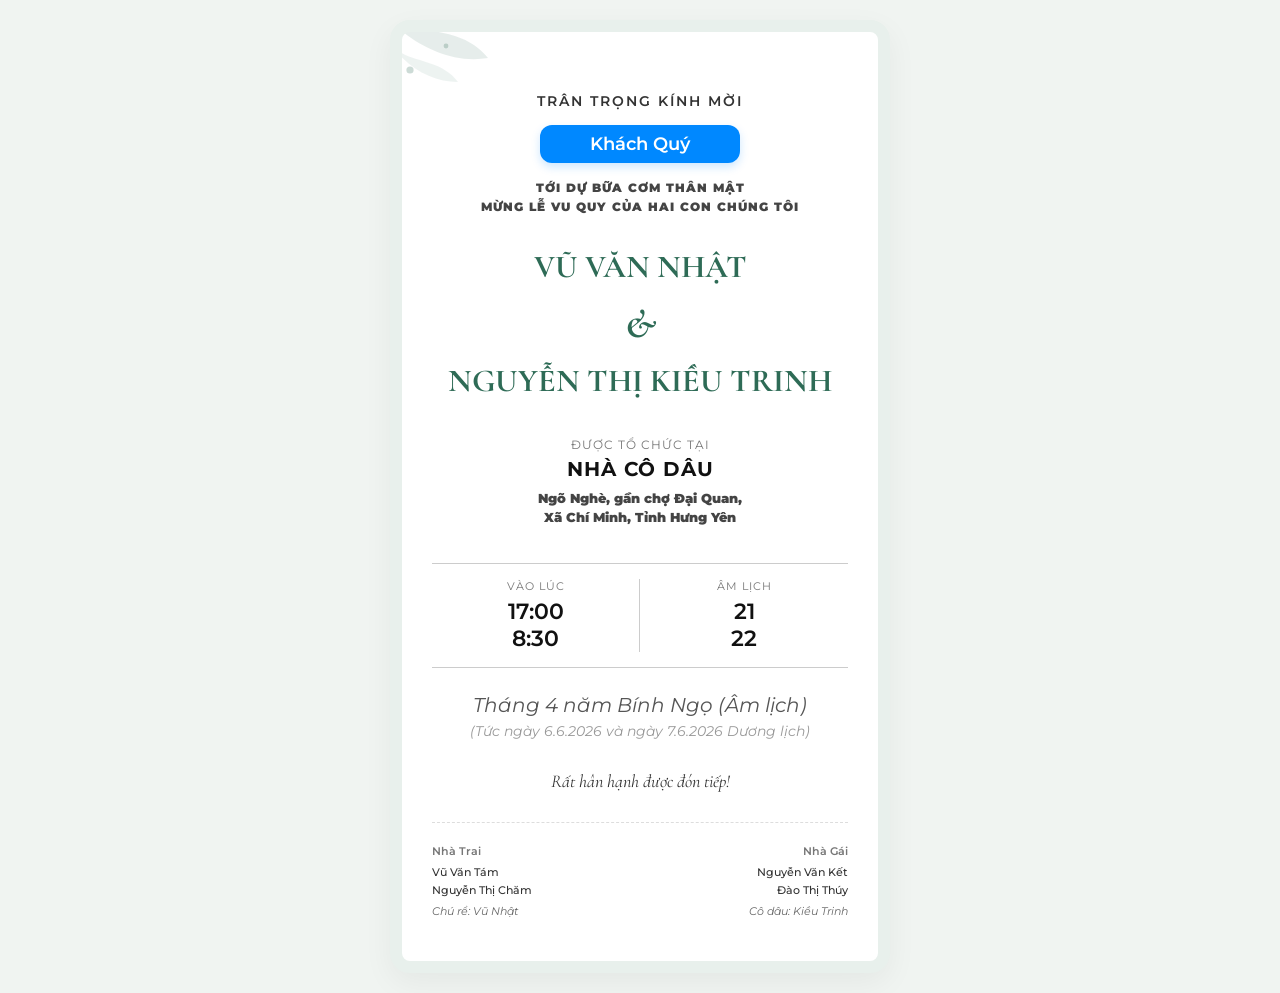
==== index.html @ 0cc6ffa1 "Rename index.html.html to index.html" ====
<!DOCTYPE html>
<html lang="vi">
<head>
    <meta charset="UTF-8">
    <meta name="viewport" content="width=device-width, initial-scale=1.0">
    <title>Thiệp Mời Thành Hôn</title>
    <link href="https://fonts.googleapis.com/css2?family=Cormorant+Garamond:ital,wght@0,500;0,700;1,400&family=Montserrat:wght@400;500;600&display=swap" rel="stylesheet">
    
    <style>
        :root {
            --primary-color: #2E6B56; /* Màu xanh lá cây đậm như thiệp gốc */
            --accent-color: #0088FF;  /* Màu xanh dương của khung người được mời */
            --text-dark: #333333;
            --bg-card: #FFFFFF;
        }

        * {
            box-sizing: border-box;
            margin: 0;
            padding: 0;
        }

        body {
            font-family: 'Montserrat', sans-serif;
            background-color: #f0f4f1;
            display: flex;
            justify-content: center;
            align-items: center;
            min-height: 100vh;
            padding: 20px;
        }

        /* Khung thiệp */
        .wedding-card {
            background-color: var(--bg-card);
            width: 100%;
            max-width: 500px;
            border: 12px solid #E8F0EC;
            border-radius: 20px;
            padding: 40px 30px;
            box-shadow: 0 10px 30px rgba(0,0,0,0.05);
            text-align: center;
            position: relative;
            overflow: hidden;
        }

        /* Họa tiết lá cây ở góc (mô phỏng bằng CSS thuần/SVG nhẹ) */
        .decor-top-left {
            position: absolute;
            top: -10px;
            left: -10px;
            width: 120px;
            opacity: 0.8;
            pointer-events: none;
        }

        .invitation-title {
            font-size: 14px;
            letter-spacing: 2px;
            color: var(--text-dark);
            font-weight: 600;
            margin-top: 20px;
            text-transform: uppercase;
        }

        /* Khung tên người được mời (Biến dễ dàng thay đổi) */
        .guest-box {
            display: inline-block;
            background-color: var(--accent-color);
            color: white;
            font-size: 18px;
            font-weight: 600;
            padding: 8px 25px;
            border-radius: 12px;
            margin: 15px 0;
            min-width: 200px;
            box-shadow: 0 4px 10px rgba(0, 136, 255, 0.2);
        }

        .invitation-text {
            font-size: 12px;
            font-weight: 1000;
            color: #444;
            letter-spacing: 1px;
            line-height: 1.6;
            text-transform: uppercase;
            margin-bottom: 30px;
        }

        /* Tên Cô dâu - Chú rể */
        .couple-names {
            font-family: 'Cormorant Garamond', serif;
            font-size: 32px;
            font-weight: 700;
            color: var(--primary-color);
            line-height: 1.3;
        }

        .ampersand {
            font-family: 'Cormorant Garamond', serif;
            font-size: 40px;
            font-style: italic;
            color: var(--primary-color);
            margin: 10px 0;
        }

        /* Địa điểm */
        .location-section {
            margin: 35px 0;
        }

        .location-title {
            font-size: 12px;
            letter-spacing: 1px;
            color: #777;
            text-transform: uppercase;
            margin-bottom: 5px;
        }

        .location-main {
            font-size: 20px;
            font-weight: 700;
            color: #111;
            letter-spacing: 1px;
            margin-bottom: 8px;
        }

        .location-detail {
            font-size: 13px;
            font-weight: 1000;
            color: #444;
            line-height: 1.5;
        }

        /* Khung thời gian */
        .time-container {
            display: grid;
            grid-template-columns: 1fr 1fr;
            border-top: 1px solid #ccc;
            border-bottom: 1px solid #ccc;
            padding: 15px 0;
            margin: 25px 0;
        }

        .time-box {
            display: flex;
            flex-direction: column;
            justify-content: center;
            align-items: center;
        }

        .time-box:first-child {
            border-right: 1px solid #ccc;
        }

        .time-label {
            font-size: 11px;
            color: #777;
            text-transform: uppercase;
            letter-spacing: 1px;
            margin-bottom: 5px;
        }

        .time-value {
            font-size: 22px;
            font-weight: 600;
            color: #111;
        }

        .lunar-subtext {
            font-size: 13px;
            font-style: italic;
            color: #555;
            margin-top: 15px;
        }

        .welcome-text {
            font-family: 'Cormorant Garamond', serif;
            font-style: italic;
            font-size: 18px;
            color: #333;
            margin: 30px 0;
        }

        /* Thông tin cha mẹ */
        .parents-section {
            display: flex;
            justify-content: space-between;
            align-items: flex-start;
            border-top: 1px dashed #ddd;
            padding-top: 20px;
            font-size: 11px;
            text-align: left;
            line-height: 1.6;
        }

        .parents-column {
            width: 45%;
        }

        .parents-title {
            font-weight: 600;
            color: #777;
            margin-bottom: 4px;
        }

        .parents-names {
            color: #333;
            font-weight: 500;
        }

        .role-note {
            font-style: italic;
            color: #666;
            margin-top: 4px;
            display: block;
        }
    </style>
</head>
<body>

    <div class="wedding-card">
        <svg class="decor-top-left" viewBox="0 0 100 100" fill="none" xmlns="http://www.w3.org/2000/svg">
            <path d="M0 0C30 10 60 5 80 30C50 35 20 20 0 0Z" fill="#2E6B56" opacity="0.15"/>
            <path d="M0 20C15 35 40 30 55 50C35 50 15 40 0 20Z" fill="#2E6B56" opacity="0.1"/>
            <circle cx="15" cy="40" r="3" fill="#2E6B56" opacity="0.3"/>
            <circle cx="45" cy="20" r="2" fill="#2E6B56" opacity="0.3"/>
        </svg>

        <p class="invitation-title">Trân trọng kính mời</p>
        
        <div class="guest-box" id="guest-name">Khách Quý</div>

        <p class="invitation-text">Tới dự bữa cơm thân mật<br>mừng lễ vu quy của hai con chúng tôi</p>

        <div class="couple-names">
            <div class="groom">VŨ VĂN NHẬT</div>
            <div class="ampersand">&</div>
            <div class="bride">NGUYỄN THỊ KIỀU TRINH</div>
        </div>

        <div class="location-section">
            <p class="location-title">Được tổ chức tại</p>
            <p class="location-main">NHÀ CÔ DÂU</p>
            <p class="location-detail">Ngõ Nghè, gần chợ Đại Quan,<br>Xã Chí Minh, Tỉnh Hưng Yên</p>
        </div>

        <div class="time-container">
            <div class="time-box">
                <p class="time-label">Vào lúc</p>
                <p class="time-value">17:00</p>
                <p class="time-value">8:30</p> 
            </div>
            <div class="time-box">
                <p class="time-label">Âm Lịch</p>
                <p class="time-value">21</p>
                <p class="time-value">22</p>
            </div>
        </div>
        
        <p class="lunar-subtext" style="font-size: 20px">Tháng 4 năm Bính Ngọ (Âm lịch)</p>
        <p class="lunar-subtext" style="margin-top: 5px; font-size: 14px; color: #999;">
            (Tức ngày 6.6.2026 và ngày 7.6.2026 Dương lịch)
        </p>

        <p class="welcome-text">Rất hân hạnh được đón tiếp!</p>

        <div class="parents-section">
            <div class="parents-column">
                <p class="parents-title">Nhà Trai</p>
                <p class="parents-names">
                    Vũ Văn Tám<br>
                    Nguyễn Thị Chăm
                </p>
                <span class="role-note">Chú rể: Vũ Nhật</span>
            </div>
            <div class="parents-column" style="text-align: right;">
                <p class="parents-title">Nhà Gái</p>
                <p class="parents-names">
                    Nguyễn Văn Kết<br>
                    Đào Thị Thúy
                </p>
                <span class="role-note">Cô dâu: Kiều Trinh</span>
            </div>
        </div>
    </div>
    <script>
        // Lấy toàn bộ tham số trên thanh địa chỉ
        const urlParams = new URLSearchParams(window.location.search);
        
        // Tìm tham số có tên là 'name'
        const guestName = urlParams.get('name');
        
        // Nếu trên link có truyền tên, thay thế chữ "Khách Quý" bằng tên đó
        if (guestName) {
            document.getElementById('guest-name').innerText = guestName;
        }
    </script>
</body>
</html>
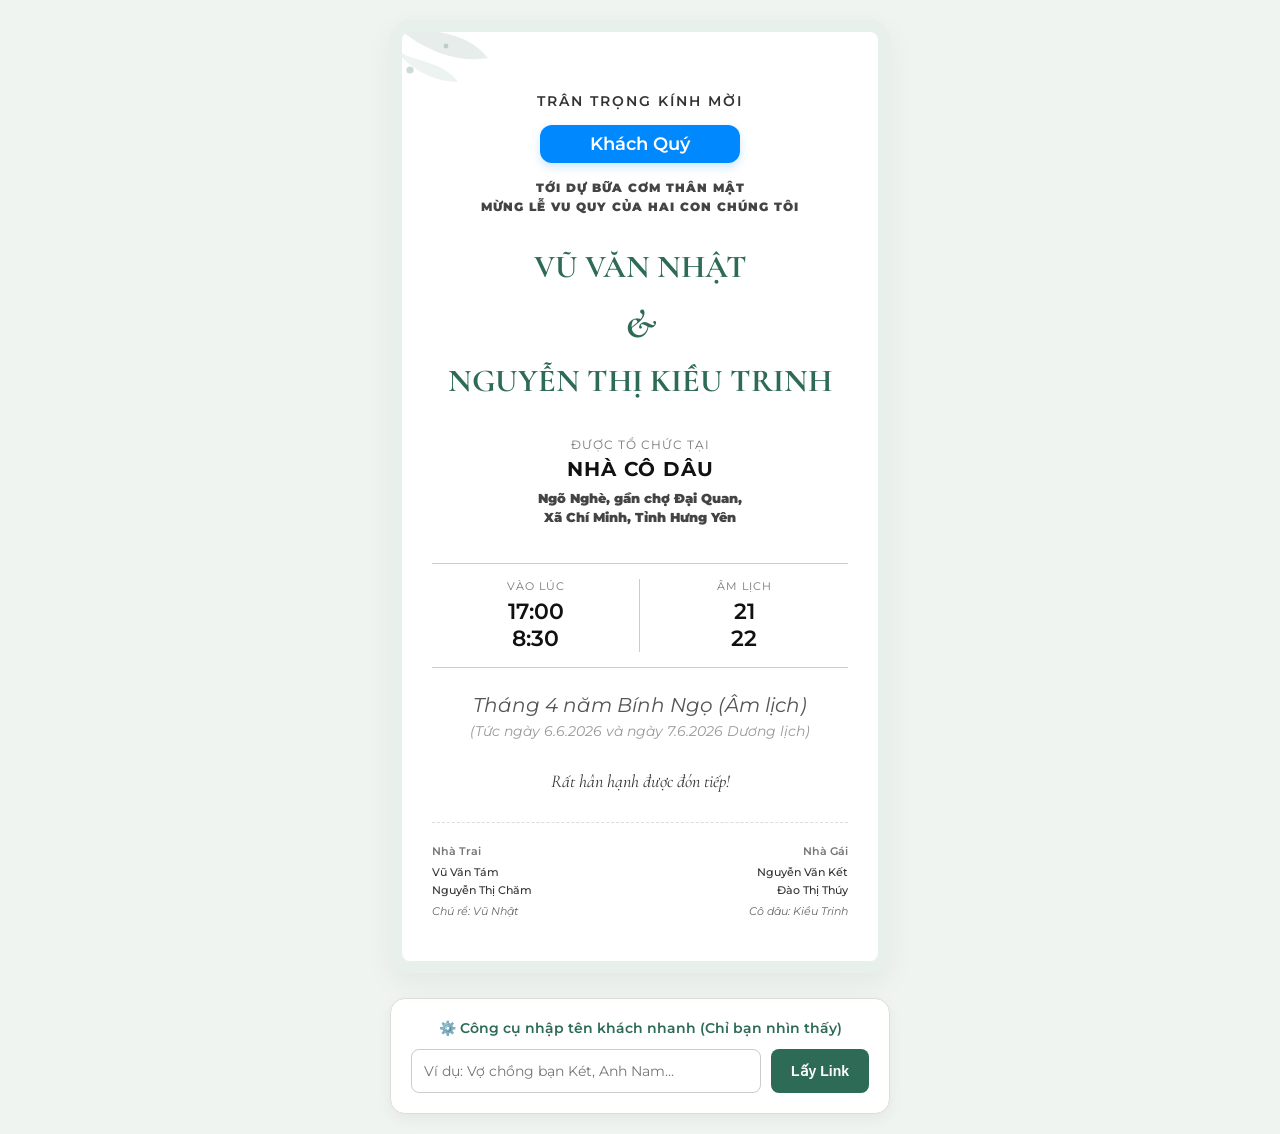
==== commit 43ade59b: "new: generate link" ====
--- a/index.html
+++ b/index.html
@@ -3,13 +3,13 @@
 <head>
     <meta charset="UTF-8">
     <meta name="viewport" content="width=device-width, initial-scale=1.0">
-    <title>Thiệp Mời Thành Hôn</title>
+    <title>Thiệp Mời Vu Quy</title>
     <link href="https://fonts.googleapis.com/css2?family=Cormorant+Garamond:ital,wght@0,500;0,700;1,400&family=Montserrat:wght@400;500;600&display=swap" rel="stylesheet">
     
     <style>
         :root {
-            --primary-color: #2E6B56; /* Màu xanh lá cây đậm như thiệp gốc */
-            --accent-color: #0088FF;  /* Màu xanh dương của khung người được mời */
+            --primary-color: #2E6B56; 
+            --accent-color: #0088FF;  
             --text-dark: #333333;
             --bg-card: #FFFFFF;
         }
@@ -24,7 +24,7 @@
             font-family: 'Montserrat', sans-serif;
             background-color: #f0f4f1;
             display: flex;
-            justify-content: center;
+            flex-direction: column;
             align-items: center;
             min-height: 100vh;
             padding: 20px;
@@ -44,7 +44,6 @@
             overflow: hidden;
         }
 
-        /* Họa tiết lá cây ở góc (mô phỏng bằng CSS thuần/SVG nhẹ) */
         .decor-top-left {
             position: absolute;
             top: -10px;
@@ -63,7 +62,7 @@
             text-transform: uppercase;
         }
 
-        /* Khung tên người được mời (Biến dễ dàng thay đổi) */
+        /* Khung tên người được mời */
         .guest-box {
             display: inline-block;
             background-color: var(--accent-color);
@@ -87,7 +86,6 @@
             margin-bottom: 30px;
         }
 
-        /* Tên Cô dâu - Chú rể */
         .couple-names {
             font-family: 'Cormorant Garamond', serif;
             font-size: 32px;
@@ -104,7 +102,6 @@
             margin: 10px 0;
         }
 
-        /* Địa điểm */
         .location-section {
             margin: 35px 0;
         }
@@ -132,7 +129,6 @@
             line-height: 1.5;
         }
 
-        /* Khung thời gian */
         .time-container {
             display: grid;
             grid-template-columns: 1fr 1fr;
@@ -182,7 +178,6 @@
             margin: 30px 0;
         }
 
-        /* Thông tin cha mẹ */
         .parents-section {
             display: flex;
             justify-content: space-between;
@@ -214,6 +209,70 @@
             color: #666;
             margin-top: 4px;
             display: block;
+        }
+
+        /* --- PHẦN TIỆN ÍCH DÀNH CHO NGƯỜI ĐI MỜI --- */
+        .admin-panel {
+            background-color: #fff;
+            width: 100%;
+            max-width: 500px;
+            margin-top: 25px;
+            padding: 20px;
+            border-radius: 15px;
+            box-shadow: 0 5px 15px rgba(0,0,0,0.05);
+            border: 1px solid #ddd;
+        }
+
+        .admin-title {
+            font-size: 14px;
+            font-weight: 600;
+            color: var(--primary-color);
+            margin-bottom: 12px;
+            text-align: center;
+        }
+
+        .input-group {
+            display: flex;
+            gap: 10px;
+        }
+
+        .admin-input {
+            flex: 1;
+            padding: 12px;
+            border: 1px solid #ccc;
+            border-radius: 8px;
+            font-family: inherit;
+            font-size: 14px;
+            outline: none;
+        }
+
+        .admin-input:focus {
+            border-color: var(--primary-color);
+        }
+
+        .admin-btn {
+            background-color: var(--primary-color);
+            color: white;
+            border: none;
+            padding: 0 20px;
+            border-radius: 8px;
+            font-weight: 600;
+            cursor: pointer;
+            font-size: 14px;
+            transition: background 0.2s;
+        }
+
+        .admin-btn:hover {
+            background-color: #1e4a3b;
+        }
+
+        .success-toast {
+            margin-top: 10px;
+            font-size: 13px;
+            color: #2d8a4e;
+            text-align: center;
+            display: none;
+            font-weight: 500;
         }
     </style>
 </head>
@@ -284,17 +343,62 @@
             </div>
         </div>
     </div>
+
+    <div class="admin-panel" id="admin-box">
+        <p class="admin-title">⚙️ Công cụ nhập tên khách nhanh (Chỉ bạn nhìn thấy)</p>
+        <div class="input-group">
+            <input type="text" id="name-input" class="admin-input" placeholder="Ví dụ: Vợ chồng bạn Két, Anh Nam...">
+            <button onclick="generateAndCopyLink()" class="admin-btn">Lấy Link</button>
+        </div>
+        <div class="success-toast" id="toast-msg">Đã tạo và copy link! Hãy gửi ngay qua Zalo.</div>
+    </div>
+
     <script>
-        // Lấy toàn bộ tham số trên thanh địa chỉ
+        // 1. Đọc tên từ URL để hiển thị lên thiệp
         const urlParams = new URLSearchParams(window.location.search);
+        const guestName = urlParams.get('name');
+        const isAdmin = urlParams.get('admin'); // Tham số kiểm tra xem có phải chủ nhà đang mở không
         
-        // Tìm tham số có tên là 'name'
-        const guestName = urlParams.get('name');
-        
-        // Nếu trên link có truyền tên, thay thế chữ "Khách Quý" bằng tên đó
         if (guestName) {
             document.getElementById('guest-name').innerText = guestName;
         }
+
+        // 2. ẨN công cụ tạo link đi nếu là KHÁCH MỜI mở.
+        // Chỉ khi link có dạng ?admin=true hoặc khi không có tên khách thì công cụ mới hiện ra.
+        if (guestName && isAdmin !== 'true') {
+            document.getElementById('admin-box').style.display = 'none';
+        }
+
+        // 3. Hàm xử lý khi bấm nút "Lấy Link"
+        function generateAndCopyLink() {
+            const inputVal = document.getElementById('name-input').value.trim();
+            if (!inputVal) {
+                alert('Vui lòng nhập tên khách mời trước nhé!');
+                return;
+            }
+
+            // Lấy link gốc hiện tại (bỏ các tham số cũ đi)
+            const baseLink = window.location.protocol + '//' + window.location.host + window.location.pathname;
+            
+            // Tạo link mới chứa tên khách mời
+            const finalLink = `${baseLink}?name=${encodeURIComponent(inputVal)}`;
+
+            // Tự động copy link vào bộ nhớ tạm
+            navigator.clipboard.writeText(finalLink).then(() => {
+                // Hiển thị thông báo thành công
+                const toast = document.getElementById('toast-msg');
+                toast.style.display = 'block';
+                
+                // Tiện thể đổi luôn tên trên thiệp để người dùng xem trước thử
+                document.getElementById('guest-name').innerText = inputVal;
+
+                // Ẩn thông báo sau 3 giây
+                setTimeout(() => { toast.style.opacity = '0'; }, 3000);
+            }).catch(err => {
+                // Phòng hờ trình duyệt chặn sao chép tự động
+                alert('Hãy copy link này gửi đi: ' + finalLink);
+            });
+        }
     </script>
 </body>
-</html>
+</html>
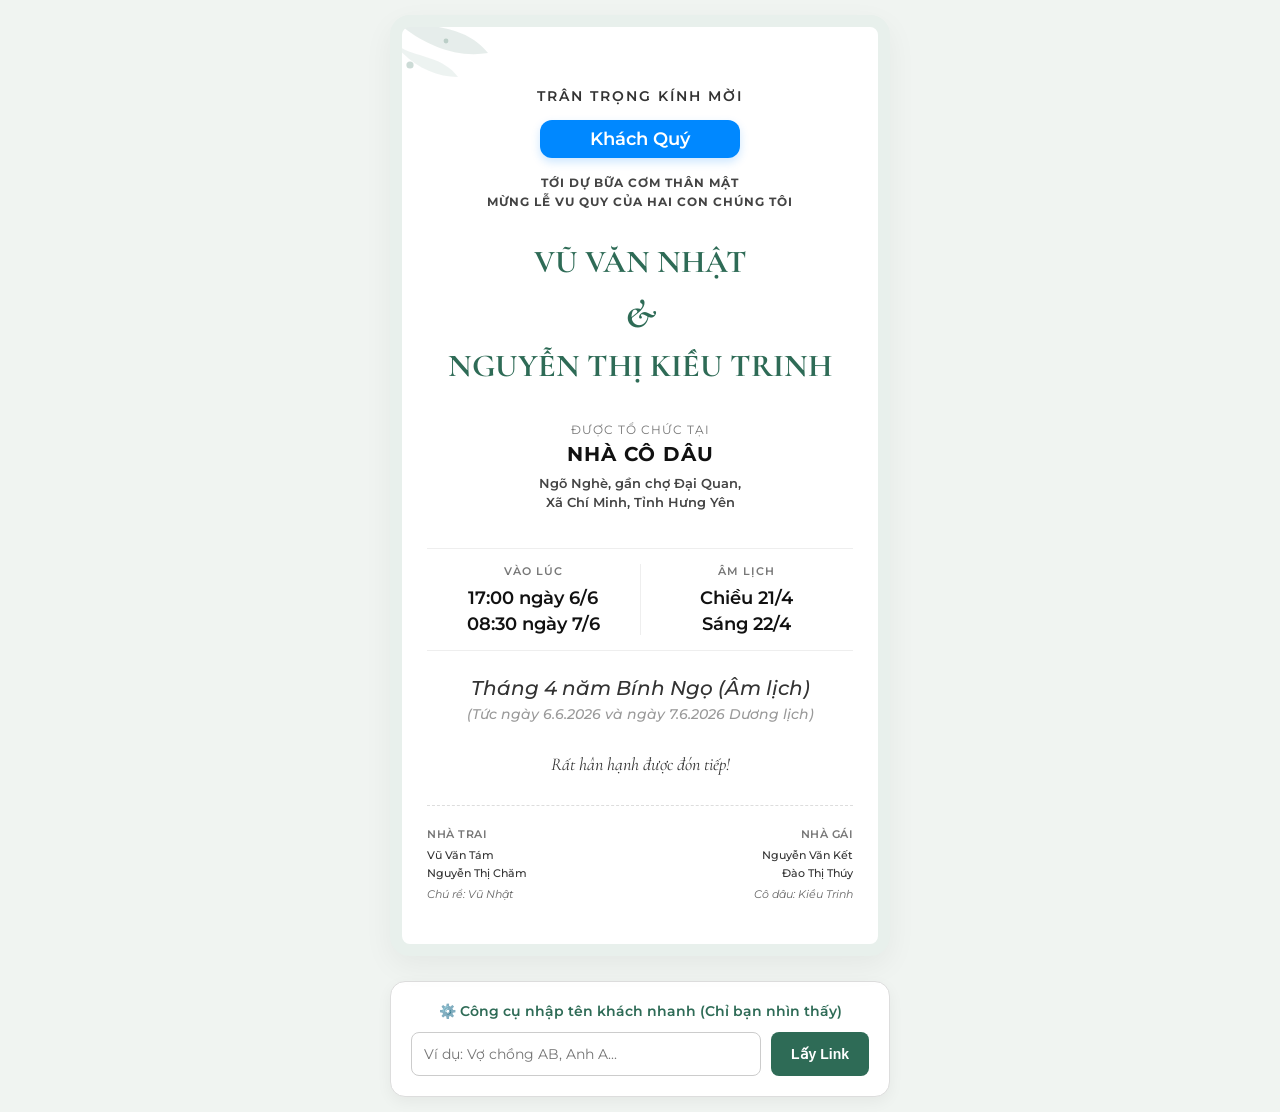
==== commit 21266099: "pop noity, update match phone screen" ====
--- a/index.html
+++ b/index.html
@@ -27,7 +27,7 @@
             flex-direction: column;
             align-items: center;
             min-height: 100vh;
-            padding: 20px;
+            padding: 15px;
         }
 
         /* Khung thiệp */
@@ -37,7 +37,7 @@
             max-width: 500px;
             border: 12px solid #E8F0EC;
             border-radius: 20px;
-            padding: 40px 30px;
+            padding: 40px 25px;
             box-shadow: 0 10px 30px rgba(0,0,0,0.05);
             text-align: center;
             position: relative;
@@ -73,12 +73,14 @@
             border-radius: 12px;
             margin: 15px 0;
             min-width: 200px;
+            max-width: 100%;
+            word-wrap: break-word;
             box-shadow: 0 4px 10px rgba(0, 136, 255, 0.2);
         }
 
         .invitation-text {
             font-size: 12px;
-            font-weight: 1000;
+            font-weight: 700;
             color: #444;
             letter-spacing: 1px;
             line-height: 1.6;
@@ -99,7 +101,7 @@
             font-size: 40px;
             font-style: italic;
             color: var(--primary-color);
-            margin: 10px 0;
+            margin: 5px 0;
         }
 
         .location-section {
@@ -124,29 +126,31 @@
 
         .location-detail {
             font-size: 13px;
-            font-weight: 1000;
+            font-weight: 600;
             color: #444;
             line-height: 1.5;
         }
 
+        /* Tối ưu lại phần hiển thị thời gian */
         .time-container {
-            display: grid;
-            grid-template-columns: 1fr 1fr;
-            border-top: 1px solid #ccc;
-            border-bottom: 1px solid #ccc;
+            display: flex;
+            border-top: 1px solid #eee;
+            border-bottom: 1px solid #eee;
             padding: 15px 0;
             margin: 25px 0;
         }
 
         .time-box {
+            flex: 1;
             display: flex;
             flex-direction: column;
             justify-content: center;
             align-items: center;
+            gap: 4px;
         }
 
         .time-box:first-child {
-            border-right: 1px solid #ccc;
+            border-right: 1px solid #eee;
         }
 
         .time-label {
@@ -155,19 +159,21 @@
             text-transform: uppercase;
             letter-spacing: 1px;
             margin-bottom: 5px;
+            font-weight: 600;
         }
 
         .time-value {
-            font-size: 22px;
+            font-size: 18px;
             font-weight: 600;
             color: #111;
         }
 
         .lunar-subtext {
-            font-size: 13px;
+            font-size: 18px;
             font-style: italic;
-            color: #555;
+            color: #333;
             margin-top: 15px;
+            font-weight: 500;
         }
 
         .welcome-text {
@@ -190,13 +196,15 @@
         }
 
         .parents-column {
-            width: 45%;
+            width: 48%;
         }
 
         .parents-title {
             font-weight: 600;
             color: #777;
             margin-bottom: 4px;
+            text-transform: uppercase;
+            letter-spacing: 0.5px;
         }
 
         .parents-names {
@@ -266,17 +274,82 @@
             background-color: #1e4a3b;
         }
 
-        .success-toast {
-            margin-top: 10px;
-            font-size: 13px;
-            color: #2d8a4e;
-            text-align: center;
-            display: none;
+        /* Toast thông báo nổi thiết kế mới hiện đại */
+        .toast-notification {
+            position: fixed;
+            top: -70px;
+            left: 50%;
+            transform: translateX(-50%);
+            background-color: #2d8a4e;
+            color: white;
+            padding: 12px 24px;
+            border-radius: 30px;
+            font-size: 14px;
             font-weight: 500;
+            box-shadow: 0 5px 15px rgba(0,0,0,0.2);
+            z-index: 9999;
+            transition: top 0.4s cubic-bezier(0.175, 0.885, 0.32, 1.275), opacity 0.3s;
+            opacity: 0;
+            pointer-events: none;
+            white-space: nowrap;
+            display: flex;
+            align-items: center;
+            gap: 8px;
+        }
+
+        .toast-notification.show {
+            top: 20px;
+            opacity: 1;
+        }
+
+        /* --- RESPONSIVE OPTIMIZATION CHO MOBILE --- */
+        @media (max-width: 480px) {
+            body {
+                padding: 10px;
+            }
+
+            .wedding-card {
+                border-width: 6px; /* Giảm độ dày viền trên màn hình bé */
+                padding: 30px 15px;
+                border-radius: 14px;
+            }
+
+            .couple-names {
+                font-size: 26px; /* Thu nhỏ tên CD-CR tránh tràn dòng */
+            }
+
+            .ampersand {
+                font-size: 32px;
+                margin: 2px 0;
+            }
+
+            .time-value {
+                font-size: 16px; /* Thu nhỏ số giờ/ngày một chút để cân đối */
+            }
+
+            .lunar-subtext {
+                font-size: 16px !important;
+            }
+
+            .lunar-subtext[style*="font-size: 14px"] {
+                font-size: 12px !important;
+            }
+
+            .input-group {
+                flex-direction: column; /* Đưa ô nhập liệu và nút bấm thành hàng dọc trên điện thoại nhỏ */
+            }
+
+            .admin-btn {
+                padding: 12px;
+            }
         }
     </style>
 </head>
 <body>
+
+    <div class="toast-notification" id="toast-msg">
+        <span>✅ Đã tạo và copy link vào máy! Hãy dán vào đâu đó để sủ dụng.</span>
+    </div>
 
     <div class="wedding-card">
         <svg class="decor-top-left" viewBox="0 0 100 100" fill="none" xmlns="http://www.w3.org/2000/svg">
@@ -307,13 +380,13 @@
         <div class="time-container">
             <div class="time-box">
                 <p class="time-label">Vào lúc</p>
-                <p class="time-value">17:00</p>
-                <p class="time-value">8:30</p> 
+                <p class="time-value">17:00 ngày 6/6</p>
+                <p class="time-value">08:30 ngày 7/6</p> 
             </div>
             <div class="time-box">
                 <p class="time-label">Âm Lịch</p>
-                <p class="time-value">21</p>
-                <p class="time-value">22</p>
+                <p class="time-value">Chiều 21/4</p>
+                <p class="time-value">Sáng 22/4</p>
             </div>
         </div>
         
@@ -347,29 +420,27 @@
     <div class="admin-panel" id="admin-box">
         <p class="admin-title">⚙️ Công cụ nhập tên khách nhanh (Chỉ bạn nhìn thấy)</p>
         <div class="input-group">
-            <input type="text" id="name-input" class="admin-input" placeholder="Ví dụ: Vợ chồng bạn Két, Anh Nam...">
+            <input type="text" id="name-input" class="admin-input" placeholder="Ví dụ: Vợ chồng AB, Anh A...">
             <button onclick="generateAndCopyLink()" class="admin-btn">Lấy Link</button>
         </div>
-        <div class="success-toast" id="toast-msg">Đã tạo và copy link! Hãy gửi ngay qua Zalo.</div>
     </div>
 
     <script>
         // 1. Đọc tên từ URL để hiển thị lên thiệp
         const urlParams = new URLSearchParams(window.location.search);
         const guestName = urlParams.get('name');
-        const isAdmin = urlParams.get('admin'); // Tham số kiểm tra xem có phải chủ nhà đang mở không
+        const isAdmin = urlParams.get('admin'); 
         
         if (guestName) {
             document.getElementById('guest-name').innerText = guestName;
         }
 
-        // 2. ẨN công cụ tạo link đi nếu là KHÁCH MỜI mở.
-        // Chỉ khi link có dạng ?admin=true hoặc khi không có tên khách thì công cụ mới hiện ra.
+        // 2. Ẩn/Hiện admin panel hợp lý
         if (guestName && isAdmin !== 'true') {
             document.getElementById('admin-box').style.display = 'none';
         }
 
-        // 3. Hàm xử lý khi bấm nút "Lấy Link"
+        // 3. Hàm tạo link và kích hoạt Toast thông báo
         function generateAndCopyLink() {
             const inputVal = document.getElementById('name-input').value.trim();
             if (!inputVal) {
@@ -377,25 +448,22 @@
                 return;
             }
 
-            // Lấy link gốc hiện tại (bỏ các tham số cũ đi)
             const baseLink = window.location.protocol + '//' + window.location.host + window.location.pathname;
-            
-            // Tạo link mới chứa tên khách mời
             const finalLink = `${baseLink}?name=${encodeURIComponent(inputVal)}`;
 
-            // Tự động copy link vào bộ nhớ tạm
             navigator.clipboard.writeText(finalLink).then(() => {
-                // Hiển thị thông báo thành công
+                // Hiển thị hiệu ứng Toast nổi lên mượt mà
                 const toast = document.getElementById('toast-msg');
-                toast.style.display = 'block';
+                toast.classList.add('show');
                 
-                // Tiện thể đổi luôn tên trên thiệp để người dùng xem trước thử
+                // Đổi preview thử tên khách trên thiệp
                 document.getElementById('guest-name').innerText = inputVal;
 
-                // Ẩn thông báo sau 3 giây
-                setTimeout(() => { toast.style.opacity = '0'; }, 3000);
+                // Tự động ẩn toast sau 3 giây
+                setTimeout(() => { 
+                    toast.classList.remove('show'); 
+                }, 3000);
             }).catch(err => {
-                // Phòng hờ trình duyệt chặn sao chép tự động
                 alert('Hãy copy link này gửi đi: ' + finalLink);
             });
         }
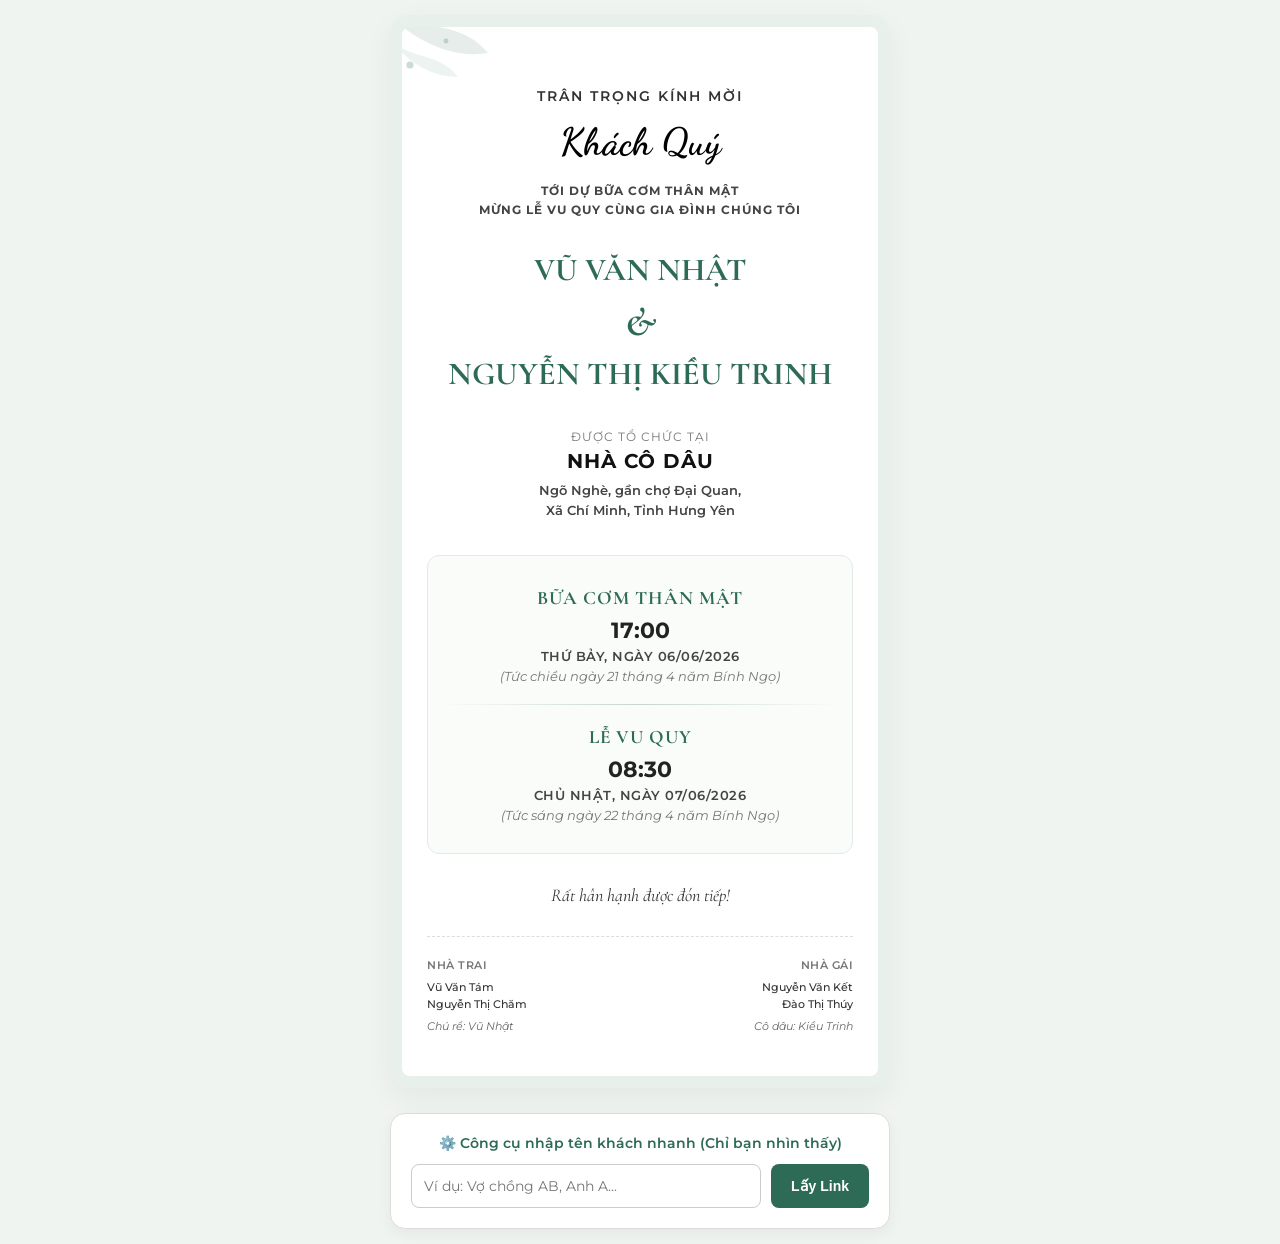
==== commit 99622625: "tách, sửa bố cục" ====
--- a/index.html
+++ b/index.html
@@ -4,351 +4,14 @@
     <meta charset="UTF-8">
     <meta name="viewport" content="width=device-width, initial-scale=1.0">
     <title>Thiệp Mời Vu Quy</title>
-    <link href="https://fonts.googleapis.com/css2?family=Cormorant+Garamond:ital,wght@0,500;0,700;1,400&family=Montserrat:wght@400;500;600&display=swap" rel="stylesheet">
+    <link href="https://fonts.googleapis.com/css2?family=Cormorant+Garamond:ital,wght@0,500;0,700;1,400&family=Montserrat:wght@400;500;600&family=Dancing+Script:wght@700&display=swap" rel="stylesheet">
     
-    <style>
-        :root {
-            --primary-color: #2E6B56; 
-            --accent-color: #0088FF;  
-            --text-dark: #333333;
-            --bg-card: #FFFFFF;
-        }
-
-        * {
-            box-sizing: border-box;
-            margin: 0;
-            padding: 0;
-        }
-
-        body {
-            font-family: 'Montserrat', sans-serif;
-            background-color: #f0f4f1;
-            display: flex;
-            flex-direction: column;
-            align-items: center;
-            min-height: 100vh;
-            padding: 15px;
-        }
-
-        /* Khung thiệp */
-        .wedding-card {
-            background-color: var(--bg-card);
-            width: 100%;
-            max-width: 500px;
-            border: 12px solid #E8F0EC;
-            border-radius: 20px;
-            padding: 40px 25px;
-            box-shadow: 0 10px 30px rgba(0,0,0,0.05);
-            text-align: center;
-            position: relative;
-            overflow: hidden;
-        }
-
-        .decor-top-left {
-            position: absolute;
-            top: -10px;
-            left: -10px;
-            width: 120px;
-            opacity: 0.8;
-            pointer-events: none;
-        }
-
-        .invitation-title {
-            font-size: 14px;
-            letter-spacing: 2px;
-            color: var(--text-dark);
-            font-weight: 600;
-            margin-top: 20px;
-            text-transform: uppercase;
-        }
-
-        /* Khung tên người được mời */
-        .guest-box {
-            display: inline-block;
-            background-color: var(--accent-color);
-            color: white;
-            font-size: 18px;
-            font-weight: 600;
-            padding: 8px 25px;
-            border-radius: 12px;
-            margin: 15px 0;
-            min-width: 200px;
-            max-width: 100%;
-            word-wrap: break-word;
-            box-shadow: 0 4px 10px rgba(0, 136, 255, 0.2);
-        }
-
-        .invitation-text {
-            font-size: 12px;
-            font-weight: 700;
-            color: #444;
-            letter-spacing: 1px;
-            line-height: 1.6;
-            text-transform: uppercase;
-            margin-bottom: 30px;
-        }
-
-        .couple-names {
-            font-family: 'Cormorant Garamond', serif;
-            font-size: 32px;
-            font-weight: 700;
-            color: var(--primary-color);
-            line-height: 1.3;
-        }
-
-        .ampersand {
-            font-family: 'Cormorant Garamond', serif;
-            font-size: 40px;
-            font-style: italic;
-            color: var(--primary-color);
-            margin: 5px 0;
-        }
-
-        .location-section {
-            margin: 35px 0;
-        }
-
-        .location-title {
-            font-size: 12px;
-            letter-spacing: 1px;
-            color: #777;
-            text-transform: uppercase;
-            margin-bottom: 5px;
-        }
-
-        .location-main {
-            font-size: 20px;
-            font-weight: 700;
-            color: #111;
-            letter-spacing: 1px;
-            margin-bottom: 8px;
-        }
-
-        .location-detail {
-            font-size: 13px;
-            font-weight: 600;
-            color: #444;
-            line-height: 1.5;
-        }
-
-        /* Tối ưu lại phần hiển thị thời gian */
-        .time-container {
-            display: flex;
-            border-top: 1px solid #eee;
-            border-bottom: 1px solid #eee;
-            padding: 15px 0;
-            margin: 25px 0;
-        }
-
-        .time-box {
-            flex: 1;
-            display: flex;
-            flex-direction: column;
-            justify-content: center;
-            align-items: center;
-            gap: 4px;
-        }
-
-        .time-box:first-child {
-            border-right: 1px solid #eee;
-        }
-
-        .time-label {
-            font-size: 11px;
-            color: #777;
-            text-transform: uppercase;
-            letter-spacing: 1px;
-            margin-bottom: 5px;
-            font-weight: 600;
-        }
-
-        .time-value {
-            font-size: 18px;
-            font-weight: 600;
-            color: #111;
-        }
-
-        .lunar-subtext {
-            font-size: 18px;
-            font-style: italic;
-            color: #333;
-            margin-top: 15px;
-            font-weight: 500;
-        }
-
-        .welcome-text {
-            font-family: 'Cormorant Garamond', serif;
-            font-style: italic;
-            font-size: 18px;
-            color: #333;
-            margin: 30px 0;
-        }
-
-        .parents-section {
-            display: flex;
-            justify-content: space-between;
-            align-items: flex-start;
-            border-top: 1px dashed #ddd;
-            padding-top: 20px;
-            font-size: 11px;
-            text-align: left;
-            line-height: 1.6;
-        }
-
-        .parents-column {
-            width: 48%;
-        }
-
-        .parents-title {
-            font-weight: 600;
-            color: #777;
-            margin-bottom: 4px;
-            text-transform: uppercase;
-            letter-spacing: 0.5px;
-        }
-
-        .parents-names {
-            color: #333;
-            font-weight: 500;
-        }
-
-        .role-note {
-            font-style: italic;
-            color: #666;
-            margin-top: 4px;
-            display: block;
-        }
-
-        /* --- PHẦN TIỆN ÍCH DÀNH CHO NGƯỜI ĐI MỜI --- */
-        .admin-panel {
-            background-color: #fff;
-            width: 100%;
-            max-width: 500px;
-            margin-top: 25px;
-            padding: 20px;
-            border-radius: 15px;
-            box-shadow: 0 5px 15px rgba(0,0,0,0.05);
-            border: 1px solid #ddd;
-        }
-
-        .admin-title {
-            font-size: 14px;
-            font-weight: 600;
-            color: var(--primary-color);
-            margin-bottom: 12px;
-            text-align: center;
-        }
-
-        .input-group {
-            display: flex;
-            gap: 10px;
-        }
-
-        .admin-input {
-            flex: 1;
-            padding: 12px;
-            border: 1px solid #ccc;
-            border-radius: 8px;
-            font-family: inherit;
-            font-size: 14px;
-            outline: none;
-        }
-
-        .admin-input:focus {
-            border-color: var(--primary-color);
-        }
-
-        .admin-btn {
-            background-color: var(--primary-color);
-            color: white;
-            border: none;
-            padding: 0 20px;
-            border-radius: 8px;
-            font-weight: 600;
-            cursor: pointer;
-            font-size: 14px;
-            transition: background 0.2s;
-        }
-
-        .admin-btn:hover {
-            background-color: #1e4a3b;
-        }
-
-        /* Toast thông báo nổi thiết kế mới hiện đại */
-        .toast-notification {
-            position: fixed;
-            top: -70px;
-            left: 50%;
-            transform: translateX(-50%);
-            background-color: #2d8a4e;
-            color: white;
-            padding: 12px 24px;
-            border-radius: 30px;
-            font-size: 14px;
-            font-weight: 500;
-            box-shadow: 0 5px 15px rgba(0,0,0,0.2);
-            z-index: 9999;
-            transition: top 0.4s cubic-bezier(0.175, 0.885, 0.32, 1.275), opacity 0.3s;
-            opacity: 0;
-            pointer-events: none;
-            white-space: nowrap;
-            display: flex;
-            align-items: center;
-            gap: 8px;
-        }
-
-        .toast-notification.show {
-            top: 20px;
-            opacity: 1;
-        }
-
-        /* --- RESPONSIVE OPTIMIZATION CHO MOBILE --- */
-        @media (max-width: 480px) {
-            body {
-                padding: 10px;
-            }
-
-            .wedding-card {
-                border-width: 6px; /* Giảm độ dày viền trên màn hình bé */
-                padding: 30px 15px;
-                border-radius: 14px;
-            }
-
-            .couple-names {
-                font-size: 26px; /* Thu nhỏ tên CD-CR tránh tràn dòng */
-            }
-
-            .ampersand {
-                font-size: 32px;
-                margin: 2px 0;
-            }
-
-            .time-value {
-                font-size: 16px; /* Thu nhỏ số giờ/ngày một chút để cân đối */
-            }
-
-            .lunar-subtext {
-                font-size: 16px !important;
-            }
-
-            .lunar-subtext[style*="font-size: 14px"] {
-                font-size: 12px !important;
-            }
-
-            .input-group {
-                flex-direction: column; /* Đưa ô nhập liệu và nút bấm thành hàng dọc trên điện thoại nhỏ */
-            }
-
-            .admin-btn {
-                padding: 12px;
-            }
-        }
-    </style>
+    <link rel="stylesheet" href="style.css">
 </head>
 <body>
 
     <div class="toast-notification" id="toast-msg">
-        <span>✅ Đã tạo và copy link vào máy! Hãy dán vào đâu đó để sủ dụng.</span>
+        <span>✅ Đã tạo và copy link vào máy! Hãy dán vào đâu đó để sử dụng.</span>
     </div>
 
     <div class="wedding-card">
@@ -363,7 +26,7 @@
         
         <div class="guest-box" id="guest-name">Khách Quý</div>
 
-        <p class="invitation-text">Tới dự bữa cơm thân mật<br>mừng lễ vu quy của hai con chúng tôi</p>
+        <p class="invitation-text">Tới dự bữa cơm thân mật<br>mừng lễ vu quy cùng gia đình chúng tôi</p>
 
         <div class="couple-names">
             <div class="groom">VŨ VĂN NHẬT</div>
@@ -377,23 +40,23 @@
             <p class="location-detail">Ngõ Nghè, gần chợ Đại Quan,<br>Xã Chí Minh, Tỉnh Hưng Yên</p>
         </div>
 
-        <div class="time-container">
-            <div class="time-box">
-                <p class="time-label">Vào lúc</p>
-                <p class="time-value">17:00 ngày 6/6</p>
-                <p class="time-value">08:30 ngày 7/6</p> 
+        <div class="event-timeline">
+            <div class="event-item">
+                <div class="event-name">BỮA CƠM THÂN MẬT</div>
+                <div class="event-time">17:00</div>
+                <div class="event-date">Thứ Bảy, ngày 06/06/2026</div>
+                <div class="event-lunar">(Tức chiều ngày 21 tháng 4 năm Bính Ngọ)</div>
             </div>
-            <div class="time-box">
-                <p class="time-label">Âm Lịch</p>
-                <p class="time-value">Chiều 21/4</p>
-                <p class="time-value">Sáng 22/4</p>
+            
+            <div class="event-divider"></div>
+            
+            <div class="event-item">
+                <div class="event-name">LỄ VU QUY</div>
+                <div class="event-time">08:30</div>
+                <div class="event-date">Chủ Nhật, ngày 07/06/2026</div>
+                <div class="event-lunar">(Tức sáng ngày 22 tháng 4 năm Bính Ngọ)</div>
             </div>
         </div>
-        
-        <p class="lunar-subtext" style="font-size: 20px">Tháng 4 năm Bính Ngọ (Âm lịch)</p>
-        <p class="lunar-subtext" style="margin-top: 5px; font-size: 14px; color: #999;">
-            (Tức ngày 6.6.2026 và ngày 7.6.2026 Dương lịch)
-        </p>
 
         <p class="welcome-text">Rất hân hạnh được đón tiếp!</p>
 
@@ -426,7 +89,6 @@
     </div>
 
     <script>
-        // 1. Đọc tên từ URL để hiển thị lên thiệp
         const urlParams = new URLSearchParams(window.location.search);
         const guestName = urlParams.get('name');
         const isAdmin = urlParams.get('admin'); 
@@ -435,12 +97,10 @@
             document.getElementById('guest-name').innerText = guestName;
         }
 
-        // 2. Ẩn/Hiện admin panel hợp lý
         if (guestName && isAdmin !== 'true') {
             document.getElementById('admin-box').style.display = 'none';
         }
 
-        // 3. Hàm tạo link và kích hoạt Toast thông báo
         function generateAndCopyLink() {
             const inputVal = document.getElementById('name-input').value.trim();
             if (!inputVal) {
@@ -452,14 +112,11 @@
             const finalLink = `${baseLink}?name=${encodeURIComponent(inputVal)}`;
 
             navigator.clipboard.writeText(finalLink).then(() => {
-                // Hiển thị hiệu ứng Toast nổi lên mượt mà
                 const toast = document.getElementById('toast-msg');
                 toast.classList.add('show');
                 
-                // Đổi preview thử tên khách trên thiệp
                 document.getElementById('guest-name').innerText = inputVal;
 
-                // Tự động ẩn toast sau 3 giây
                 setTimeout(() => { 
                     toast.classList.remove('show'); 
                 }, 3000);
--- a/style.css
+++ b/style.css
@@ -0,0 +1,309 @@
+:root {
+    --primary-color: #2E6B56; 
+    --text-dark: #333333;
+    --bg-card: #FFFFFF;
+}
+
+* {
+    box-sizing: border-box;
+    margin: 0;
+    padding: 0;
+}
+
+body {
+    font-family: 'Montserrat', sans-serif;
+    background-color: #f0f4f1;
+    display: flex;
+    flex-direction: column;
+    align-items: center;
+    min-height: 100vh;
+    padding: 15px;
+}
+
+/* Khung thiệp */
+.wedding-card {
+    background-color: var(--bg-card);
+    width: 100%;
+    max-width: 500px;
+    border: 12px solid #E8F0EC;
+    border-radius: 20px;
+    padding: 40px 25px;
+    box-shadow: 0 10px 30px rgba(0,0,0,0.05);
+    text-align: center;
+    position: relative;
+    overflow: hidden;
+}
+
+.decor-top-left {
+    position: absolute;
+    top: -10px;
+    left: -10px;
+    width: 120px;
+    opacity: 0.8;
+    pointer-events: none;
+}
+
+.invitation-title {
+    font-size: 14px;
+    letter-spacing: 2px;
+    color: var(--text-dark);
+    font-weight: 600;
+    margin-top: 20px;
+    text-transform: uppercase;
+}
+
+.guest-box {
+    display: inline-block;
+    color: #000000;
+    font-family: 'Dancing Script', cursive;
+    font-size: 38px;
+    font-weight: 700;
+    margin: 15px 0;
+    max-width: 100%;
+    word-wrap: break-word;
+    line-height: 1.2;
+}
+
+.invitation-text {
+    font-size: 12px;
+    font-weight: 700;
+    color: #444;
+    letter-spacing: 1px;
+    line-height: 1.6;
+    text-transform: uppercase;
+    margin-bottom: 30px;
+}
+
+.couple-names {
+    font-family: 'Cormorant Garamond', serif;
+    font-size: 32px;
+    font-weight: 700;
+    color: var(--primary-color);
+    line-height: 1.3;
+}
+
+.ampersand {
+    font-family: 'Cormorant Garamond', serif;
+    font-size: 40px;
+    font-style: italic;
+    color: var(--primary-color);
+    margin: 5px 0;
+}
+
+.location-section {
+    margin: 35px 0;
+}
+
+.location-title {
+    font-size: 12px;
+    letter-spacing: 1px;
+    color: #777;
+    text-transform: uppercase;
+    margin-bottom: 5px;
+}
+
+.location-main {
+    font-size: 20px;
+    font-weight: 700;
+    color: #111;
+    letter-spacing: 1px;
+    margin-bottom: 8px;
+}
+
+.location-detail {
+    font-size: 13px;
+    font-weight: 600;
+    color: #444;
+    line-height: 1.5;
+}
+
+/* THIẾT KẾ THỜI GIAN TIMELINE */
+.event-timeline {
+    margin: 25px 0;
+    padding: 20px 15px;
+    background-color: #f9fcf9;
+    border: 1px solid #e3ebe6;
+    border-radius: 12px;
+}
+
+.event-item {
+    margin: 10px 0;
+}
+
+.event-name {
+    font-family: 'Cormorant Garamond', serif;
+    font-size: 19px;
+    font-weight: 700;
+    color: var(--primary-color);
+    text-transform: uppercase;
+    letter-spacing: 1px;
+    margin-bottom: 8px;
+}
+
+.event-time {
+    font-size: 22px;
+    font-weight: 700;
+    color: #222;
+    margin-bottom: 4px;
+}
+
+.event-date {
+    font-size: 13px;
+    font-weight: 600;
+    color: #444;
+    text-transform: uppercase;
+    letter-spacing: 0.5px;
+    margin-bottom: 4px;
+}
+
+.event-lunar {
+    font-size: 13px;
+    font-style: italic;
+    color: #777;
+}
+
+.event-divider {
+    height: 1px;
+    background: linear-gradient(to right, transparent, #c7d6ce, transparent);
+    margin: 20px 0;
+}
+
+.welcome-text {
+    font-family: 'Cormorant Garamond', serif;
+    font-style: italic;
+    font-size: 18px;
+    color: #333;
+    margin: 30px 0;
+}
+
+.parents-section {
+    display: flex;
+    justify-content: space-between;
+    align-items: flex-start;
+    border-top: 1px dashed #ddd;
+    padding-top: 20px;
+    font-size: 11px;
+    text-align: left;
+    line-height: 1.6;
+}
+
+.parents-column {
+    width: 48%;
+}
+
+.parents-title {
+    font-weight: 600;
+    color: #777;
+    margin-bottom: 4px;
+    text-transform: uppercase;
+    letter-spacing: 0.5px;
+}
+
+.parents-names {
+    color: #333;
+    font-weight: 500;
+}
+
+.role-note {
+    font-style: italic;
+    color: #666;
+    margin-top: 4px;
+    display: block;
+}
+
+/* PANEL ADMIN & TOAST */
+.admin-panel {
+    background-color: #fff;
+    width: 100%;
+    max-width: 500px;
+    margin-top: 25px;
+    padding: 20px;
+    border-radius: 15px;
+    box-shadow: 0 5px 15px rgba(0,0,0,0.05);
+    border: 1px solid #ddd;
+}
+
+.admin-title {
+    font-size: 14px;
+    font-weight: 600;
+    color: var(--primary-color);
+    margin-bottom: 12px;
+    text-align: center;
+}
+
+.input-group {
+    display: flex;
+    gap: 10px;
+}
+
+.admin-input {
+    flex: 1;
+    padding: 12px;
+    border: 1px solid #ccc;
+    border-radius: 8px;
+    font-family: inherit;
+    font-size: 14px;
+    outline: none;
+}
+
+.admin-input:focus {
+    border-color: var(--primary-color);
+}
+
+.admin-btn {
+    background-color: var(--primary-color);
+    color: white;
+    border: none;
+    padding: 0 20px;
+    border-radius: 8px;
+    font-weight: 600;
+    cursor: pointer;
+    font-size: 14px;
+    transition: background 0.2s;
+}
+
+.admin-btn:hover {
+    background-color: #1e4a3b;
+}
+
+.toast-notification {
+    position: fixed;
+    top: -70px;
+    left: 50%;
+    transform: translateX(-50%);
+    background-color: #2d8a4e;
+    color: white;
+    padding: 12px 24px;
+    border-radius: 30px;
+    font-size: 14px;
+    font-weight: 500;
+    box-shadow: 0 5px 15px rgba(0,0,0,0.2);
+    z-index: 9999;
+    transition: top 0.4s cubic-bezier(0.175, 0.885, 0.32, 1.275), opacity 0.3s;
+    opacity: 0;
+    pointer-events: none;
+    white-space: nowrap;
+    display: flex;
+    align-items: center;
+    gap: 8px;
+}
+
+.toast-notification.show {
+    top: 20px;
+    opacity: 1;
+}
+
+/* RESPONSIVE MƯỢT MÀ TRÊN ĐIỆN THOẠI */
+@media (max-width: 480px) {
+    body { padding: 10px; }
+    .wedding-card { border-width: 6px; padding: 30px 15px; border-radius: 14px; }
+    .guest-box { font-size: 32px; }
+    .couple-names { font-size: 26px; }
+    .ampersand { font-size: 32px; margin: 2px 0; }
+    .input-group { flex-direction: column; }
+    .admin-btn { padding: 12px; }
+    .event-timeline { padding: 15px 10px; }
+    .event-name { font-size: 17px; }
+    .event-time { font-size: 20px; }
+    .event-date { font-size: 12px; }
+}
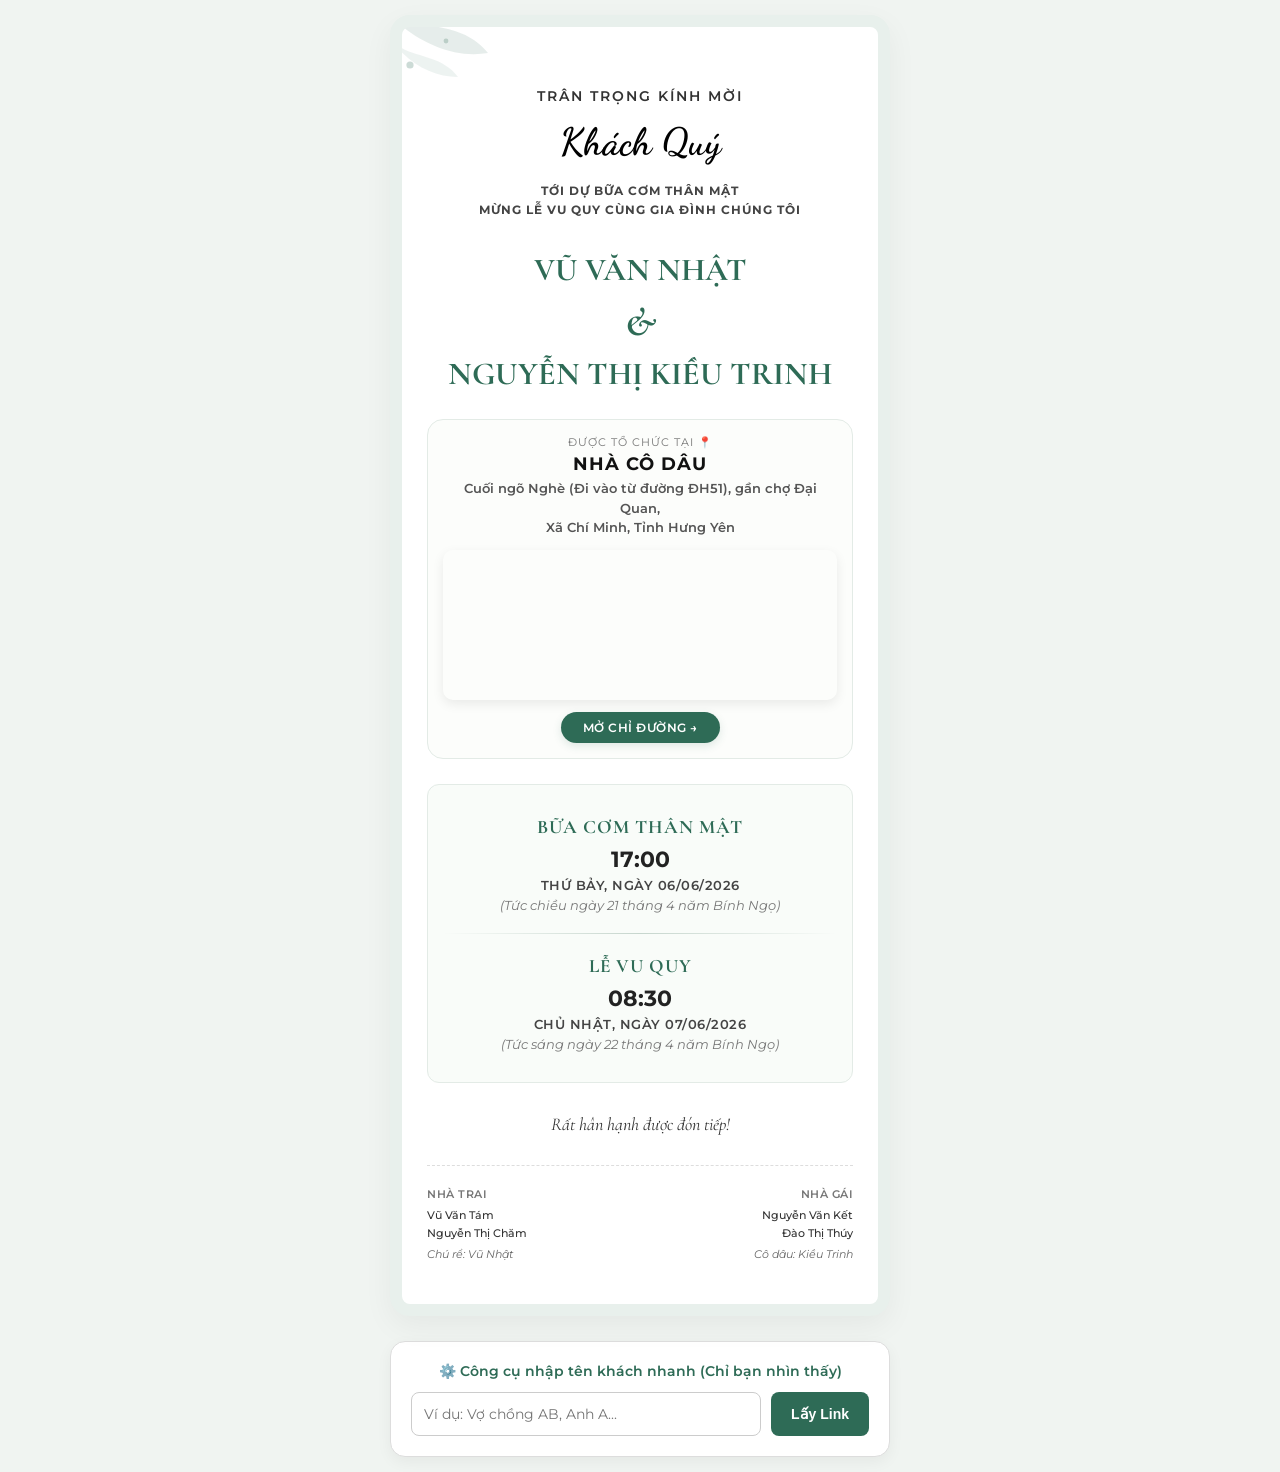
==== commit 747fcea4: "Thêm chỉ đường" ====
--- a/index.html
+++ b/index.html
@@ -34,10 +34,20 @@
             <div class="bride">NGUYỄN THỊ KIỀU TRINH</div>
         </div>
 
-        <div class="location-section">
-            <p class="location-title">Được tổ chức tại</p>
-            <p class="location-main">NHÀ CÔ DÂU</p>
-            <p class="location-detail">Ngõ Nghè, gần chợ Đại Quan,<br>Xã Chí Minh, Tỉnh Hưng Yên</p>
+        <div class="location-wrapper">
+            <div class="location-section">
+                <p class="location-title">Được tổ chức tại 📍</p>
+                <p class="location-main">NHÀ CÔ DÂU</p>
+                <p class="location-detail">Cuối ngõ Nghè (Đi vào từ đường ĐH51), gần chợ Đại Quan,<br>Xã Chí Minh, Tỉnh Hưng Yên</p>
+            </div>
+            
+            <div class="map-embed">
+                <iframe src="https://www.google.com/maps/embed?pb=!4v1779871128795!6m8!1m7!1shVw1ZX7FxHx-4obrsUVIsw!2m2!1d20.79030365273665!2d105.9857242743762!3f59.14076421414664!4f-26.032987768683626!5f0.7820865974627469" allowfullscreen="" loading="lazy" referrerpolicy="no-referrer-when-downgrade"></iframe>
+            </div>
+
+            <a rel="noopener noreferrer" href="https://www.google.com/maps/dir/?api=1&destination=20.790194,105.986694&waypoints=%C4%90H51,+Ch%C3%AD+Minh,+Kho%C3%A1i+Ch%C3%A2u,+H%C6%B0ng+Y%C3%AAn" target="_blank" class="map-link-btn">
+                Mở chỉ đường
+            </a>
         </div>
 
         <div class="event-timeline">
--- a/style.css
+++ b/style.css
@@ -1,7 +1,10 @@
 :root {
     --primary-color: #2E6B56; 
+    --primary-hover: #1e4a3b;
     --text-dark: #333333;
     --bg-card: #FFFFFF;
+    --bg-location: #fcfdfb; 
+    --border-soft: #e3ebe6;
 }
 
 * {
@@ -90,34 +93,88 @@
     margin: 5px 0;
 }
 
+/* --- PHẦN ĐỊA CHỈ & BẢN ĐỒ (BẢN SIÊU GỌN) --- */
+.location-wrapper {
+    margin: 25px 0; /* Giảm khoảng cách dọc xuống */
+    display: flex;
+    flex-direction: column;
+    align-items: center;
+    gap: 12px; /* Thu hẹp các thành phần lại gần nhau */
+    background-color: var(--bg-location); 
+    padding: 15px; /* Giảm padding cho đỡ chiếm không gian */
+    border-radius: 16px;
+    border: 1px solid var(--border-soft);
+}
+
 .location-section {
-    margin: 35px 0;
+    width: 100%;
 }
 
 .location-title {
-    font-size: 12px;
+    font-size: 11px;
     letter-spacing: 1px;
     color: #777;
     text-transform: uppercase;
-    margin-bottom: 5px;
+    margin-bottom: 4px;
 }
 
 .location-main {
-    font-size: 20px;
+    font-size: 18px; /* Thu nhỏ size chữ tiêu đề địa điểm */
     font-weight: 700;
     color: #111;
     letter-spacing: 1px;
-    margin-bottom: 8px;
+    margin-bottom: 4px;
 }
 
 .location-detail {
     font-size: 13px;
     font-weight: 600;
-    color: #444;
+    color: #555;
     line-height: 1.5;
 }
 
-/* THIẾT KẾ THỜI GIAN TIMELINE */
+/* Thu nhỏ hẳn ô bản đồ nhúng thành dạng Mini-map */
+.map-embed {
+    width: 100%;
+    border-radius: 10px; 
+    overflow: hidden;
+    border: none; 
+    box-shadow: 0 4px 12px rgba(0,0,0,0.08); 
+}
+
+.map-embed iframe {
+    width: 100%;
+    height: 150px; /* Trên PC chỉ cao 150px rất gọn gàng */
+    border: none;
+    display: block;
+}
+
+/* NÚT BẤM CHỈ ĐƯỜNG SLIM-FIT */
+.map-link-btn {
+    display: inline-block;
+    background-color: var(--primary-color);
+    color: white;
+    text-decoration: none;
+    padding: 8px 22px; /* Thu nhỏ nút lại */
+    border-radius: 50px; 
+    font-size: 12px; /* Chữ nhỏ gọn, tinh tế */
+    font-weight: 600;
+    letter-spacing: 0.5px;
+    text-transform: uppercase;
+    transition: all 0.2s ease;
+    box-shadow: 0 3px 8px rgba(46, 107, 86, 0.15);
+}
+
+.map-link-btn:hover {
+    background-color: var(--primary-hover);
+    transform: translateY(-1px);
+}
+
+.map-link-btn::after {
+    content: ' →';
+}
+
+/* --- THIẾT KẾ THỜI GIAN TIMELINE --- */
 .event-timeline {
     margin: 25px 0;
     padding: 20px 15px;
@@ -263,7 +320,7 @@
 }
 
 .admin-btn:hover {
-    background-color: #1e4a3b;
+    background-color: var(--primary-hover);
 }
 
 .toast-notification {
@@ -306,4 +363,10 @@
     .event-name { font-size: 17px; }
     .event-time { font-size: 20px; }
     .event-date { font-size: 12px; }
+    
+    /* Bản đồ siêu gọn trên Mobile */
+    .location-wrapper { margin: 20px 0; padding: 12px; border-radius: 12px;} 
+    .map-embed iframe { height: 120px; } /* Hạ xuống 120px cực kỳ vừa vặn, không lo choán chỗ */
+    .location-main { font-size: 16px; }
+    .map-link-btn { padding: 8px 16px; font-size: 11px;}
 }
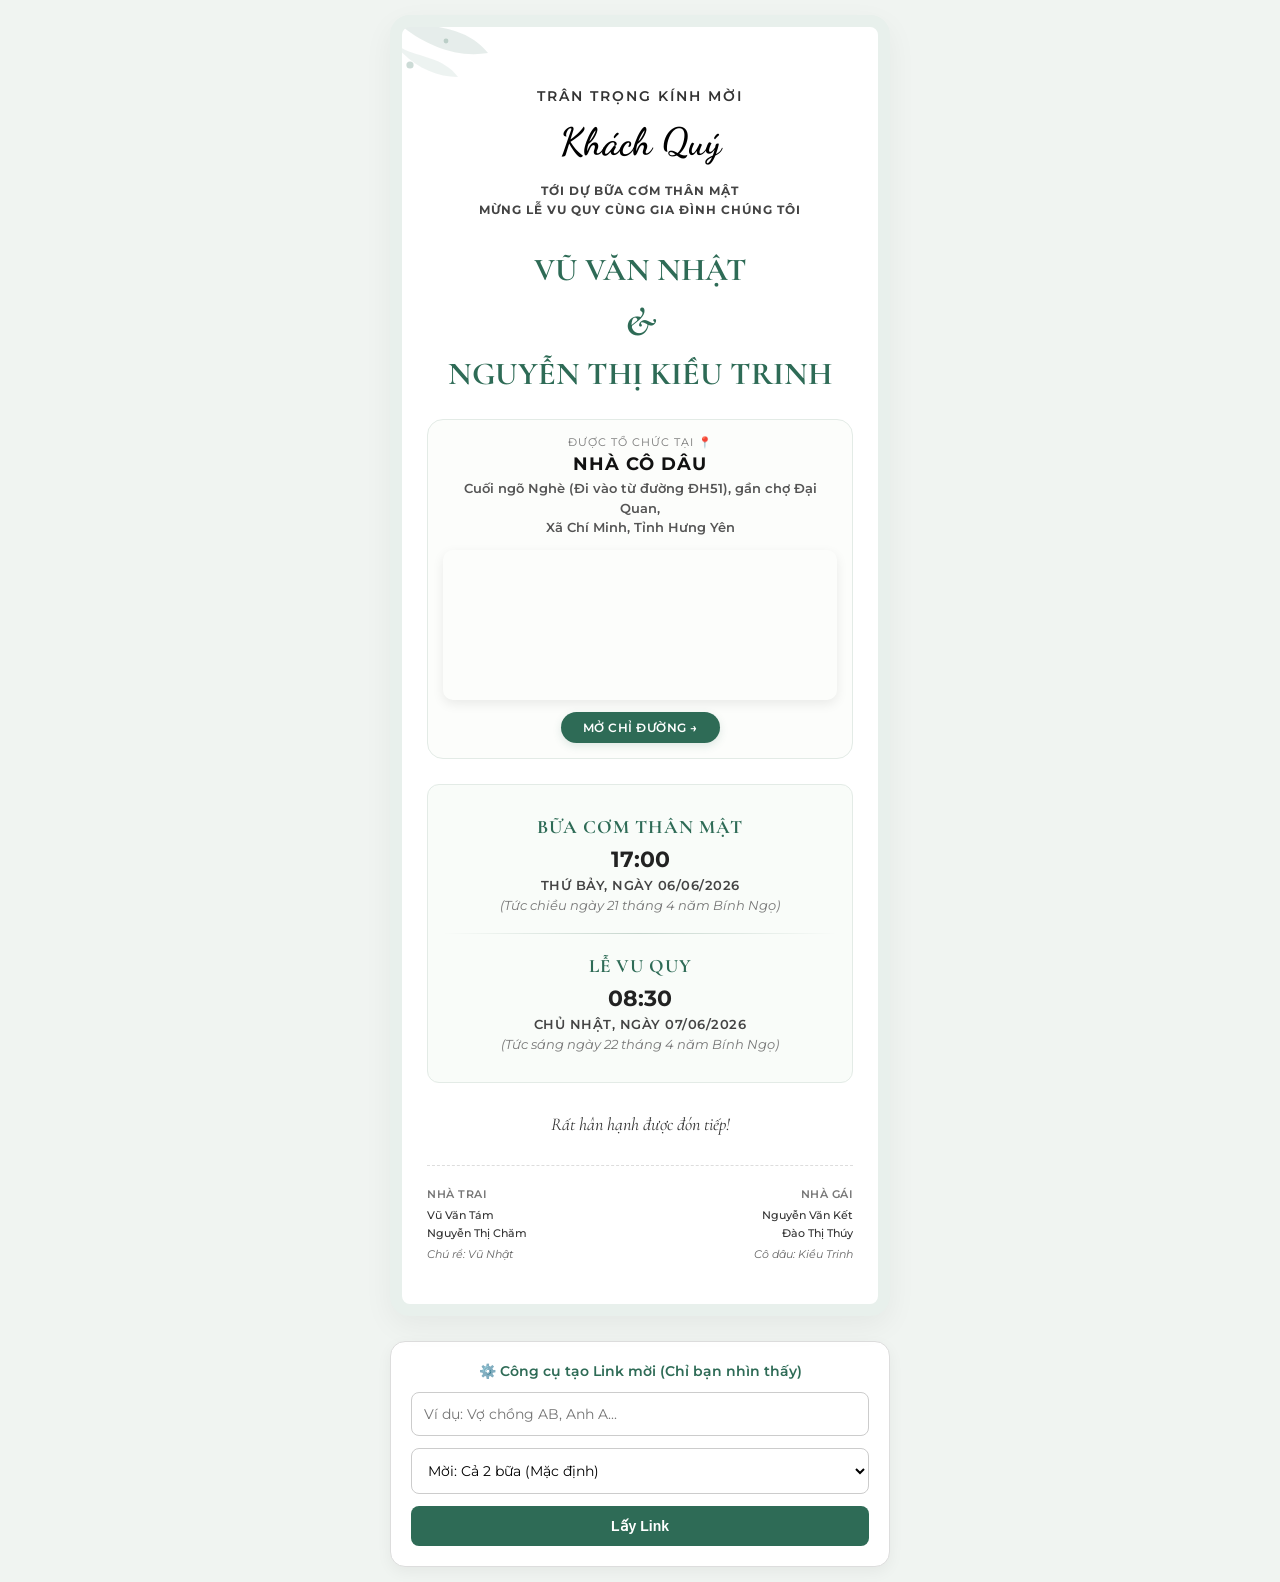
==== commit ab9df4be: "thêm lựa chọn mời số bữa cho khách" ====
--- a/index.html
+++ b/index.html
@@ -42,7 +42,7 @@
             </div>
             
             <div class="map-embed">
-                <iframe src="https://www.google.com/maps/embed?pb=!4v1779871128795!6m8!1m7!1shVw1ZX7FxHx-4obrsUVIsw!2m2!1d20.79030365273665!2d105.9857242743762!3f59.14076421414664!4f-26.032987768683626!5f0.7820865974627469" allowfullscreen="" loading="lazy" referrerpolicy="no-referrer-when-downgrade"></iframe>
+                <iframe src="https://www.google.com/maps/embed?pb=!4v1779871128795!6m8!1m7!1shVw1ZX7FxHx-4obrsUVIsw!2m2!1d20.79030365273665!2d105.9857242743762!3f59.14076421414664!4f-26.032987768683626!5f0.7820865974627469" allowfullscreen="" loading="lazy" title="Bản đồ địa điểm nhà cô dâu"></iframe>
             </div>
 
             <a rel="noopener noreferrer" href="https://www.google.com/maps/dir/?api=1&destination=20.790194,105.986694&waypoints=%C4%90H51,+Ch%C3%AD+Minh,+Kho%C3%A1i+Ch%C3%A2u,+H%C6%B0ng+Y%C3%AAn" target="_blank" class="map-link-btn">
@@ -51,16 +51,16 @@
         </div>
 
         <div class="event-timeline">
-            <div class="event-item">
+            <div class="event-item" id="event-party">
                 <div class="event-name">BỮA CƠM THÂN MẬT</div>
                 <div class="event-time">17:00</div>
                 <div class="event-date">Thứ Bảy, ngày 06/06/2026</div>
                 <div class="event-lunar">(Tức chiều ngày 21 tháng 4 năm Bính Ngọ)</div>
             </div>
             
-            <div class="event-divider"></div>
+            <div class="event-divider" id="event-divider"></div>
             
-            <div class="event-item">
+            <div class="event-item" id="event-ceremony">
                 <div class="event-name">LỄ VU QUY</div>
                 <div class="event-time">08:30</div>
                 <div class="event-date">Chủ Nhật, ngày 07/06/2026</div>
@@ -79,7 +79,7 @@
                 </p>
                 <span class="role-note">Chú rể: Vũ Nhật</span>
             </div>
-            <div class="parents-column" style="text-align: right;">
+            <div class="parents-column parents-column-right">
                 <p class="parents-title">Nhà Gái</p>
                 <p class="parents-names">
                     Nguyễn Văn Kết<br>
@@ -91,9 +91,16 @@
     </div>
 
     <div class="admin-panel" id="admin-box">
-        <p class="admin-title">⚙️ Công cụ nhập tên khách nhanh (Chỉ bạn nhìn thấy)</p>
-        <div class="input-group">
+        <p class="admin-title">⚙️ Công cụ tạo Link mời (Chỉ bạn nhìn thấy)</p>
+        <div class="admin-form-group">
             <input type="text" id="name-input" class="admin-input" placeholder="Ví dụ: Vợ chồng AB, Anh A...">
+            
+            <select id="event-select" class="admin-input" aria-label="Lựa chọn sự kiện mời">
+                <option value="all" selected>Mời: Cả 2 bữa (Mặc định)</option>
+                <option value="party">Mời: CHỈ Bữa cơm thân mật (17:00)</option>
+                <option value="ceremony">Mời: CHỈ Lễ Vu Quy (08:30)</option>
+            </select>
+            
             <button onclick="generateAndCopyLink()" class="admin-btn">Lấy Link</button>
         </div>
     </div>
@@ -101,6 +108,7 @@
     <script>
         const urlParams = new URLSearchParams(window.location.search);
         const guestName = urlParams.get('name');
+        const invType = urlParams.get('inv') || 'all'; 
         const isAdmin = urlParams.get('admin'); 
         
         if (guestName) {
@@ -111,21 +119,42 @@
             document.getElementById('admin-box').style.display = 'none';
         }
 
+        // BIẾN ĐIỀU KHIỂN SỰ KIỆN TỪ ID
+        const eventParty = document.getElementById('event-party');
+        const eventCeremony = document.getElementById('event-ceremony');
+        const eventDivider = document.getElementById('event-divider');
+
+        // LOGIC ẨN/HIỆN THEO URL
+        if (invType === 'party') {
+            if(eventCeremony) eventCeremony.style.display = 'none';
+            if(eventDivider) eventDivider.style.display = 'none';
+        } else if (invType === 'ceremony') {
+            if(eventParty) eventParty.style.display = 'none';
+            if(eventDivider) eventDivider.style.display = 'none';
+        }
+
         function generateAndCopyLink() {
             const inputVal = document.getElementById('name-input').value.trim();
+            const eventVal = document.getElementById('event-select').value;
+            
             if (!inputVal) {
                 alert('Vui lòng nhập tên khách mời trước nhé!');
                 return;
             }
 
             const baseLink = window.location.protocol + '//' + window.location.host + window.location.pathname;
-            const finalLink = `${baseLink}?name=${encodeURIComponent(inputVal)}`;
+            const finalLink = `${baseLink}?name=${encodeURIComponent(inputVal)}&inv=${eventVal}`;
 
             navigator.clipboard.writeText(finalLink).then(() => {
                 const toast = document.getElementById('toast-msg');
                 toast.classList.add('show');
                 
                 document.getElementById('guest-name').innerText = inputVal;
+                
+                // Hiển thị Preview
+                eventParty.style.display = (eventVal === 'ceremony') ? 'none' : 'block';
+                eventCeremony.style.display = (eventVal === 'party') ? 'none' : 'block';
+                eventDivider.style.display = (eventVal === 'all') ? 'block' : 'none';
 
                 setTimeout(() => { 
                     toast.classList.remove('show'); 
--- a/style.css
+++ b/style.css
@@ -93,15 +93,15 @@
     margin: 5px 0;
 }
 
-/* --- PHẦN ĐỊA CHỈ & BẢN ĐỒ (BẢN SIÊU GỌN) --- */
+/* --- PHẦN ĐỊA CHỈ & BẢN ĐỒ --- */
 .location-wrapper {
-    margin: 25px 0; /* Giảm khoảng cách dọc xuống */
+    margin: 25px 0; 
     display: flex;
     flex-direction: column;
     align-items: center;
-    gap: 12px; /* Thu hẹp các thành phần lại gần nhau */
+    gap: 12px; 
     background-color: var(--bg-location); 
-    padding: 15px; /* Giảm padding cho đỡ chiếm không gian */
+    padding: 15px; 
     border-radius: 16px;
     border: 1px solid var(--border-soft);
 }
@@ -119,7 +119,7 @@
 }
 
 .location-main {
-    font-size: 18px; /* Thu nhỏ size chữ tiêu đề địa điểm */
+    font-size: 18px; 
     font-weight: 700;
     color: #111;
     letter-spacing: 1px;
@@ -133,7 +133,6 @@
     line-height: 1.5;
 }
 
-/* Thu nhỏ hẳn ô bản đồ nhúng thành dạng Mini-map */
 .map-embed {
     width: 100%;
     border-radius: 10px; 
@@ -144,20 +143,19 @@
 
 .map-embed iframe {
     width: 100%;
-    height: 150px; /* Trên PC chỉ cao 150px rất gọn gàng */
+    height: 150px; 
     border: none;
     display: block;
 }
 
-/* NÚT BẤM CHỈ ĐƯỜNG SLIM-FIT */
 .map-link-btn {
     display: inline-block;
     background-color: var(--primary-color);
     color: white;
     text-decoration: none;
-    padding: 8px 22px; /* Thu nhỏ nút lại */
+    padding: 8px 22px; 
     border-radius: 50px; 
-    font-size: 12px; /* Chữ nhỏ gọn, tinh tế */
+    font-size: 12px; 
     font-weight: 600;
     letter-spacing: 0.5px;
     text-transform: uppercase;
@@ -248,6 +246,11 @@
     width: 48%;
 }
 
+/* Thay thế inline style lỗi số 4 */
+.parents-column-right {
+    text-align: right;
+}
+
 .parents-title {
     font-weight: 600;
     color: #777;
@@ -268,7 +271,7 @@
     display: block;
 }
 
-/* PANEL ADMIN & TOAST */
+/* --- PANEL ADMIN & TOAST --- */
 .admin-panel {
     background-color: #fff;
     width: 100%;
@@ -288,30 +291,38 @@
     text-align: center;
 }
 
-.input-group {
-    display: flex;
-    gap: 10px;
+.admin-form-group {
+    display: flex;
+    flex-direction: column; 
+    gap: 12px;
 }
 
 .admin-input {
-    flex: 1;
+    width: 100%;
     padding: 12px;
     border: 1px solid #ccc;
     border-radius: 8px;
     font-family: inherit;
     font-size: 14px;
     outline: none;
+    background-color: #fff;
 }
 
 .admin-input:focus {
     border-color: var(--primary-color);
 }
 
+/* Thay thế inline style lỗi số 5 */
+select.admin-input {
+    cursor: pointer;
+}
+
 .admin-btn {
+    width: 100%;
     background-color: var(--primary-color);
     color: white;
     border: none;
-    padding: 0 20px;
+    padding: 12px 20px; 
     border-radius: 8px;
     font-weight: 600;
     cursor: pointer;
@@ -357,16 +368,13 @@
     .guest-box { font-size: 32px; }
     .couple-names { font-size: 26px; }
     .ampersand { font-size: 32px; margin: 2px 0; }
-    .input-group { flex-direction: column; }
-    .admin-btn { padding: 12px; }
     .event-timeline { padding: 15px 10px; }
     .event-name { font-size: 17px; }
     .event-time { font-size: 20px; }
     .event-date { font-size: 12px; }
     
-    /* Bản đồ siêu gọn trên Mobile */
     .location-wrapper { margin: 20px 0; padding: 12px; border-radius: 12px;} 
-    .map-embed iframe { height: 120px; } /* Hạ xuống 120px cực kỳ vừa vặn, không lo choán chỗ */
+    .map-embed iframe { height: 120px; }
     .location-main { font-size: 16px; }
     .map-link-btn { padding: 8px 16px; font-size: 11px;}
 }
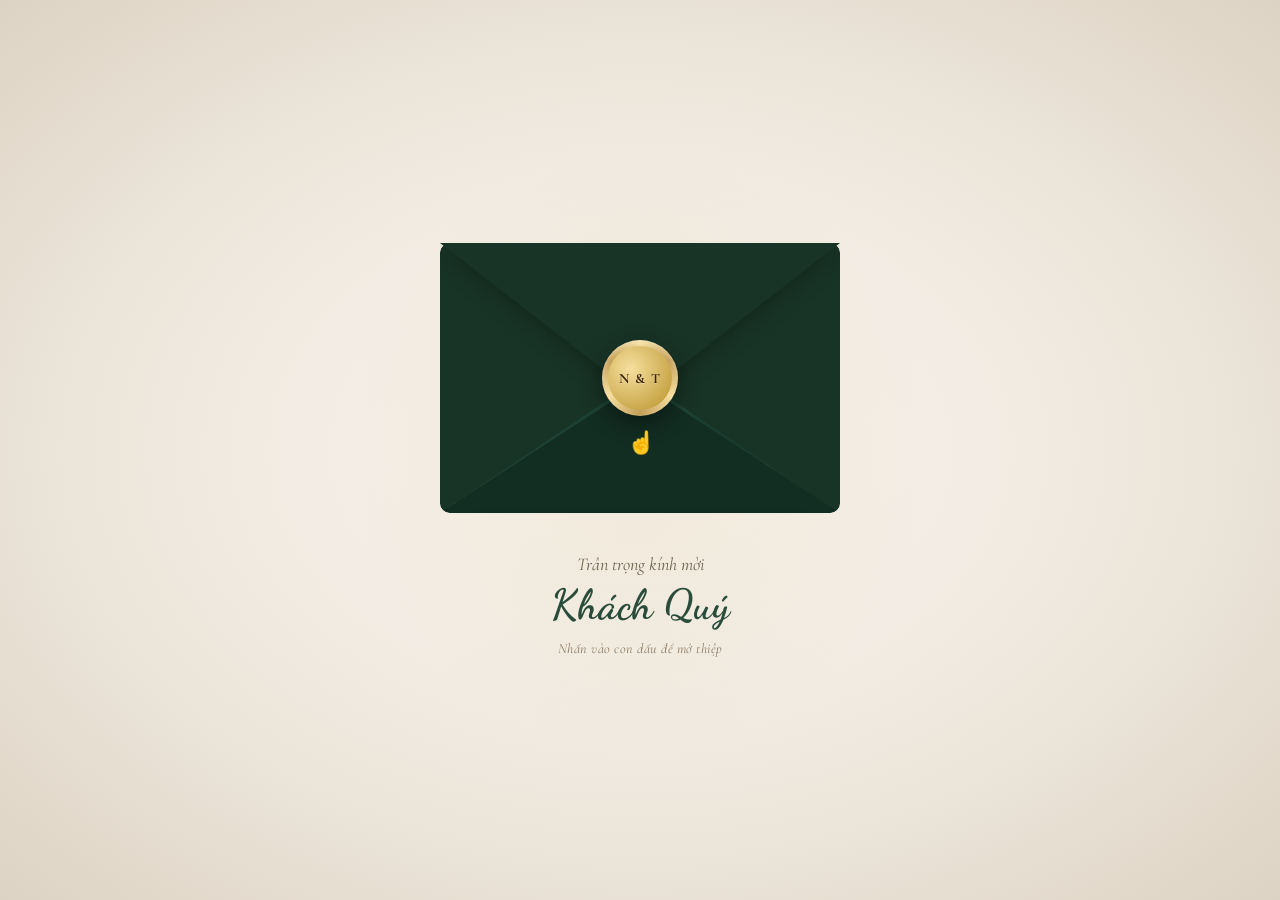
==== commit 8db3c415: "Hoàn thiện" ====
--- a/index.html
+++ b/index.html
@@ -3,109 +3,206 @@
 <head>
     <meta charset="UTF-8">
     <meta name="viewport" content="width=device-width, initial-scale=1.0">
-    <title>Thiệp Mời Vu Quy</title>
-    <link href="https://fonts.googleapis.com/css2?family=Cormorant+Garamond:ital,wght@0,500;0,700;1,400&family=Montserrat:wght@400;500;600&family=Dancing+Script:wght@700&display=swap" rel="stylesheet">
-    
+    <title>Thiệp Mời Vu Quy - Vũ Nhật & Kiều Trinh</title>
+    <link href="https://fonts.googleapis.com/css2?family=Cormorant+Garamond:ital,wght@0,400;0,600;0,700;1,400;1,600&family=Montserrat:wght@400;500;600;700&family=Dancing+Script:wght@600;700&display=swap" rel="stylesheet">
     <link rel="stylesheet" href="style.css">
 </head>
 <body>
 
+    <!-- THÔNG BÁO TOAST -->
     <div class="toast-notification" id="toast-msg">
-        <span>✅ Đã tạo và copy link vào máy! Hãy dán vào đâu đó để sử dụng.</span>
+        <span>✅ Đã tạo và copy link thành công! Hãy gửi cho bạn bè.</span>
     </div>
 
-    <div class="wedding-card">
-        <svg class="decor-top-left" viewBox="0 0 100 100" fill="none" xmlns="http://www.w3.org/2000/svg">
-            <path d="M0 0C30 10 60 5 80 30C50 35 20 20 0 0Z" fill="#2E6B56" opacity="0.15"/>
-            <path d="M0 20C15 35 40 30 55 50C35 50 15 40 0 20Z" fill="#2E6B56" opacity="0.1"/>
-            <circle cx="15" cy="40" r="3" fill="#2E6B56" opacity="0.3"/>
-            <circle cx="45" cy="20" r="2" fill="#2E6B56" opacity="0.3"/>
-        </svg>
-
-        <p class="invitation-title">Trân trọng kính mời</p>
-        
-        <div class="guest-box" id="guest-name">Khách Quý</div>
-
-        <p class="invitation-text">Tới dự bữa cơm thân mật<br>mừng lễ vu quy cùng gia đình chúng tôi</p>
-
-        <div class="couple-names">
-            <div class="groom">VŨ VĂN NHẬT</div>
-            <div class="ampersand">&</div>
-            <div class="bride">NGUYỄN THỊ KIỀU TRINH</div>
-        </div>
-
-        <div class="location-wrapper">
-            <div class="location-section">
-                <p class="location-title">Được tổ chức tại 📍</p>
-                <p class="location-main">NHÀ CÔ DÂU</p>
-                <p class="location-detail">Cuối ngõ Nghè (Đi vào từ đường ĐH51), gần chợ Đại Quan,<br>Xã Chí Minh, Tỉnh Hưng Yên</p>
-            </div>
+    <!-- MÀN HÌNH VỎ THIỆP ĐẸP LUNG LINH -->
+    <div class="envelope-wrapper" id="envelope-screen">
+        <div class="sparkles">
+            <div class="sparkle s1">✨</div>
+            <div class="sparkle s2">✦</div>
+            <div class="sparkle s3">✨</div>
+            <div class="sparkle s4">✦</div>
+            <div class="sparkle s5">✨</div>
+            <div class="sparkle s6">❀</div>
+        </div>
+        <div class="envelope-glow"></div>
+
+        <!-- SCENE PHONG THƯ 3D CHÂN THỰC -->
+        <div class="scene" id="scene">
+            <div class="envelope3d" id="envelope3d">
+
+                <!-- NẮP PHONG THƯ: nằm NGOÀI clip zone để xoay tự do -->
+                <div class="env-flap-wrap" id="env-flap-wrap">
+                    <div class="env-flap-front"></div>
+                    <div class="env-flap-back"></div>
+                </div>
+
+                <!-- CLIP ZONE: giới hạn nội dung bên trong -->
+                <div class="env-clip">
+                    <div class="env-body">
+                        <div class="env-pattern"></div>
+                        <div class="env-left-flap"></div>
+                        <div class="env-right-flap"></div>
+                        <div class="env-bottom-flap"></div>
+                    </div>
+                    <!-- Thiệp nhỏ ẩn bên trong, trượt lên khi mở -->
+                    <div class="mini-card" id="mini-card">
+                        <div class="mini-card-inner">
+                            <p class="mini-card-title">Trân trọng kính mời</p>
+                            <div class="mini-card-name" id="mini-guest">Khách Quý</div>
+                            <div class="mini-couple">Nhật &amp; Kiều Trinh</div>
+                            <div class="mini-flower">✿</div>
+                        </div>
+                    </div>
+                </div>
+
+                <!-- CON DẤU SÁP — click để mở thiệp -->
+                <div class="seal3d" id="seal3d" onclick="openInvitation()" title="Nhấn để mở thiệp">
+                    <div class="seal-ring"></div>
+                    <div class="seal-inner">N & T</div>
+                    <!-- Gợi ý nhấn vào -->
+                    <div class="tap-hint" id="tap-hint">
+                        <span class="tap-finger">☝</span>
+                    </div>
+                </div>
+
+            </div>
+        </div>
+
+        <div class="envelope-invite-text">
+            <p class="env-title">Trân trọng kính mời</p>
+            <div class="env-guest-name" id="envelope-guest">Khách Quý</div>
+        </div>
+        <p class="tap-label" id="tap-label">Nhấn vào con dấu để mở thiệp</p>
+    </div>
+
+    <!-- NỘI DUNG THIỆP CƯỚI CHÍNH -->
+    <div class="wedding-card-container" id="main-card" style="display: none; opacity: 0;">
+        <div class="wedding-card">
+            <!-- Hoa văn góc trang trí -->
+            <svg class="decor-top-left" viewBox="0 0 100 100" fill="none" xmlns="http://www.w3.org/2000/svg">
+                <path d="M0 0C30 10 60 5 80 30C50 35 20 20 0 0Z" fill="#1E4638" opacity="0.12"/>
+                <path d="M0 20C15 35 40 30 55 50C35 50 15 40 0 20Z" fill="#1E4638" opacity="0.08"/>
+                <circle cx="15" cy="40" r="2.5" fill="#C5A059" opacity="0.4"/>
+                <circle cx="45" cy="20" r="2" fill="#C5A059" opacity="0.4"/>
+            </svg>
+            <svg class="decor-top-right" viewBox="0 0 100 100" fill="none" xmlns="http://www.w3.org/2000/svg">
+                <path d="M100 0C70 10 40 5 20 30C50 35 80 20 100 0Z" fill="#1E4638" opacity="0.12"/>
+                <path d="M100 20C85 35 60 30 45 50C65 50 85 40 100 20Z" fill="#1E4638" opacity="0.08"/>
+                <circle cx="85" cy="40" r="2.5" fill="#C5A059" opacity="0.4"/>
+                <circle cx="55" cy="20" r="2" fill="#C5A059" opacity="0.4"/>
+            </svg>
+
+            <p class="invitation-title">Trân trọng kính mời</p>
             
-            <div class="map-embed">
-                <iframe src="https://www.google.com/maps/embed?pb=!4v1779871128795!6m8!1m7!1shVw1ZX7FxHx-4obrsUVIsw!2m2!1d20.79030365273665!2d105.9857242743762!3f59.14076421414664!4f-26.032987768683626!5f0.7820865974627469" allowfullscreen="" loading="lazy" title="Bản đồ địa điểm nhà cô dâu"></iframe>
-            </div>
-
-            <a rel="noopener noreferrer" href="https://www.google.com/maps/dir/?api=1&destination=20.790194,105.986694&waypoints=%C4%90H51,+Ch%C3%AD+Minh,+Kho%C3%A1i+Ch%C3%A2u,+H%C6%B0ng+Y%C3%AAn" target="_blank" class="map-link-btn">
-                Mở chỉ đường
-            </a>
-        </div>
-
-        <div class="event-timeline">
-            <div class="event-item" id="event-party">
-                <div class="event-name">BỮA CƠM THÂN MẬT</div>
-                <div class="event-time">17:00</div>
-                <div class="event-date">Thứ Bảy, ngày 06/06/2026</div>
-                <div class="event-lunar">(Tức chiều ngày 21 tháng 4 năm Bính Ngọ)</div>
-            </div>
-            
-            <div class="event-divider" id="event-divider"></div>
-            
-            <div class="event-item" id="event-ceremony">
-                <div class="event-name">LỄ VU QUY</div>
-                <div class="event-time">08:30</div>
-                <div class="event-date">Chủ Nhật, ngày 07/06/2026</div>
-                <div class="event-lunar">(Tức sáng ngày 22 tháng 4 năm Bính Ngọ)</div>
-            </div>
-        </div>
-
-        <p class="welcome-text">Rất hân hạnh được đón tiếp!</p>
-
-        <div class="parents-section">
-            <div class="parents-column">
-                <p class="parents-title">Nhà Trai</p>
-                <p class="parents-names">
-                    Vũ Văn Tám<br>
-                    Nguyễn Thị Chăm
-                </p>
-                <span class="role-note">Chú rể: Vũ Nhật</span>
-            </div>
-            <div class="parents-column parents-column-right">
-                <p class="parents-title">Nhà Gái</p>
-                <p class="parents-names">
-                    Nguyễn Văn Kết<br>
-                    Đào Thị Thúy
-                </p>
-                <span class="role-note">Cô dâu: Kiều Trinh</span>
+            <div class="guest-box">
+                <span id="guest-name">Khách Quý</span>
+            </div>
+
+            <p class="invitation-text">Tới dự bữa cơm thân mật<br>mừng lễ vu quy cùng gia đình chúng tôi</p>
+
+            <div class="couple-names">
+                <div class="groom">VŨ VĂN NHẬT</div>
+                <div class="ampersand">&</div>
+                <div class="bride">NGUYỄN THỊ KIỀU TRINH</div>
+            </div>
+
+            <!-- ẢNH CÔ DÂU CHÚ RỂ -->
+            <div class="couple-photo-wrapper">
+                <div class="couple-photo-frame">
+                    <div class="photo-corner tl"></div>
+                    <div class="photo-corner tr"></div>
+                    <div class="photo-corner bl"></div>
+                    <div class="photo-corner br"></div>
+                    <img src="[data-uri]" alt="Ảnh cưới Vũ Nhật & Kiều Trinh" class="couple-photo" loading="lazy">
+                </div>
+                <p class="photo-caption">❦ Hạnh phúc mãi mãi ❦</p>
+            </div>
+
+            <!-- PHẦN ĐỊA CHỈ VÀ BẢN ĐỒ -->
+            <div class="location-wrapper">
+                <div class="location-section">
+                    <p class="location-title">📍 Được tổ chức tại</p>
+                    <p class="location-main">NHÀ CÔ DÂU</p>
+                    <p class="location-detail">Cuối ngõ Nghè (Đi vào từ đường ĐH51), gần chợ Đại Quan,<br>Xã Chí Minh, Tỉnh Hưng Yên</p>
+                </div>
+                
+                <div class="map-embed">
+                    <iframe src="https://www.google.com/maps/embed?pb=!4v1779871128795!6m8!1m7!1shVw1ZX7FxHx-4obrsUVIsw!2m2!1d20.79030365273665!2d105.9857242743762!3f59.14076421414664!4f-26.032987768683626!5f0.7820865974627469" allowfullscreen="" loading="lazy" title="Bản đồ địa điểm nhà cô dâu"></iframe>
+                </div>
+
+                <a rel="noopener noreferrer" href="https://www.google.com/maps/dir/?api=1&destination=20.790194,105.986694&waypoints=%C4%90H51,+Ch%C3%AD+Minh,+Kho%C3%A1i+Ch%C3%A2u,+H%C6%B0ng+Y%C3%AAn" target="_blank" class="map-link-btn">
+                    Mở bản đồ chỉ đường
+                </a>
+            </div>
+
+            <!-- PHẦN LỊCH TRÌNH TIMELINE -->
+            <div class="event-timeline">
+                <div class="event-item" id="event-party">
+                    <div class="event-name">BỮA CƠM THÂN MẬT</div>
+                    <div class="event-time">17:00</div>
+                    <div class="event-date">Thứ Bảy, ngày 06/06/2026</div>
+                    <div class="event-lunar">(Tức chiều ngày 21 tháng 4 năm Bính Ngọ)</div>
+                </div>
+                
+                <div class="event-divider" id="event-divider"></div>
+                
+                <div class="event-item" id="event-ceremony">
+                    <div class="event-name">LỄ VU QUY</div>
+                    <div class="event-time">08:30</div>
+                    <div class="event-date">Chủ Nhật, ngày 07/06/2026</div>
+                    <div class="event-lunar">(Tức sáng ngày 22 tháng 4 năm Bính Ngọ)</div>
+                </div>
+            </div>
+
+            <p class="welcome-text">Sự hiện diện của quý vị là niềm vinh hạnh cho gia đình chúng tôi!</p>
+
+            <!-- THÔNG TIN PHỤ HUYNH -->
+            <div class="parents-section">
+                <div class="parents-column">
+                    <p class="parents-title">Nhà Trai</p>
+                    <p class="parents-names">
+                        Vũ Văn Tám<br>
+                        Nguyễn Thị Chăm
+                    </p>
+                    <span class="role-note">Chú rể: Vũ Nhật</span>
+                </div>
+                <div class="parents-column parents-column-right">
+                    <p class="parents-title">Nhà Gái</p>
+                    <p class="parents-names">
+                        Nguyễn Văn Kết<br>
+                        Đào Thị Thúy
+                    </p>
+                    <span class="role-note">Cô dâu: Kiều Trinh</span>
+                </div>
+            </div>
+        </div>
+
+        <!-- BẢNG ĐIỀU KHIỂN QUẢN TRỊ -->
+        <div class="admin-panel" id="admin-box">
+            <p class="admin-title">⚙️ Công cụ tạo Link mời khách</p>
+            <div class="admin-form-group">
+                <input type="text" id="name-input" class="admin-input" placeholder="Ví dụ: Anh Chị Thành, Bạn Linh...">
+                
+                <select id="event-select" class="admin-input" aria-label="Lựa chọn sự kiện mời">
+                    <option value="all" selected>Mời: Cả 2 bữa (Mặc định)</option>
+                    <option value="party">Mời: CHỈ Bữa cơm thân mật (17:00)</option>
+                    <option value="ceremony">Mời: CHỈ Lễ Vu Quy (08:30)</option>
+                </select>
+                
+                <button onclick="generateAndCopyLink()" class="admin-btn">Tạo & Copy Link</button>
             </div>
         </div>
     </div>
 
-    <div class="admin-panel" id="admin-box">
-        <p class="admin-title">⚙️ Công cụ tạo Link mời (Chỉ bạn nhìn thấy)</p>
-        <div class="admin-form-group">
-            <input type="text" id="name-input" class="admin-input" placeholder="Ví dụ: Vợ chồng AB, Anh A...">
-            
-            <select id="event-select" class="admin-input" aria-label="Lựa chọn sự kiện mời">
-                <option value="all" selected>Mời: Cả 2 bữa (Mặc định)</option>
-                <option value="party">Mời: CHỈ Bữa cơm thân mật (17:00)</option>
-                <option value="ceremony">Mời: CHỈ Lễ Vu Quy (08:30)</option>
-            </select>
-            
-            <button onclick="generateAndCopyLink()" class="admin-btn">Lấy Link</button>
-        </div>
-    </div>
-
     <script>
+        // ==== INJECT ẢNH BASE64 ====
+        (function() {
+            const b64 = "/9j/4AAQSkZJRgABAQAAAQABAAD/2wBDAAYEBAUEBAYFBQUGBgYHCQ4JCQgICRINDQoOFRIWFhUSFBQXGiEcFxgfGRQUHScdHyIjJSUlFhwpLCgkKyEkJST/2wBDAQYGBgkICREJCREkGBQYJCQkJCQkJCQkJCQkJCQkJCQkJCQkJCQkJCQkJCQkJCQkJCQkJCQkJCQkJCQkJCQkJCT/wAARCAPoAn0DASIAAhEBAxEB/8QAHQAAAgMBAQEBAQAAAAAAAAAAAQIAAwQFBgcICf/EAEkQAAEDAgQDBQUGAwUHAwQDAAEAAgMEEQUSITEGQVETImFxgQcUMpGhI0JSscHRFWLhCCQzcvAWNENjgpLxU3OyGCU1wiaD0v/EABkBAQEBAQEBAAAAAAAAAAAAAAABAgMEBf/EACYRAQEAAgIDAAIDAAIDAAAAAAABAhEDIRIxQQRREyJhMnGBofH/2gAMAwEAAhEDEQA/[base64]/[base64]/[base64]/[base64]/dbuL8dkwejYyAgTT3AJ+6OZXzSaexILC9ztS4nVc8svgeWZkrS4uLiev7LPnuMtvLXZKcr+60HT5q+nw6qqTZkTz42XPZJtS5pjc2S3dvZwVtI1rHTNJ53bddFuD1jmZH07hpbQLRS8G4pVkPjppMp55TZS5RqYW/HLinjppSG6ja3gR+6zU9Q5mYbhx1Xr4/ZljEtjHEHadVzMV4MxTBmudUU5a0a3UmcLx5T449HiNXh9Qyenmex7DcWO/[base64]/idyCW6UcSxelwmESVMli74WDVzvJeZPFldLOZWNbDCD8Lhe48VwKh1RWTuq6mTO5xuS659B+yWsrnO+za1zQNDmH6Ll5VK60/EGJVMpDap7W30YBZP/ABzEoxlZVB4H3Xarm0LW2DpQRdSqiLWl0EhB38x4KSmq9ThXGMT/ALLEWincCAHjVp8+i9MxzZGh7HBzSLgg3BC+Uw1ZzCOfvM8W7Lu0eOTYUYzA4yUgtmiLri1/uk7LcyHugiqaSqhradlRA8PjfsengfFWrcqmCl0FFUMDZEbJEeSB1EAioIooogYIpLogoGUUUQeV9oVGJ8EFUG/aU0gIPQHQ/[base64]/ovTxXdeLkw129UBZS6Ki9TkChICiXZQRNbRKod/[base64]/3y7i7XZo6n9AuOeV3pqGNcWNZHCBcDXING8vU+Kp93lmqMti6Qbgm+XwXoafC4qWBzWMD5g4tjda9383DyGg8Sei9/wt7NvcaKJ1SzNWzgPe0j/DaTpfxK5ZZ6dceG32+ZswWofK1gDr5c7tF16DgurxClc9oN23Nrr6rQ8J07aqVzWg6FhJ59V0uHMHijLqewuTz8Qf2Wf5P07fwSe351xHCKikqHRSxua9umvNasJjJY5haZGtGZ8RHL8TTyP0K+5cW+z1vEFHKYGtZVxNzN/nA3avkzMMmoq1sTwYp2/[base64]/eI3yxExMOuXloutxVwkynw5mI96a1gWE6C53WNOu7pmp/adTVdS2OipaiXlmYzReswriOolaBV0kwic7R+U3Hn4L5FBXcT0VbTtwrC2Oge+z+5dzBmtc6jlqvr+C1nEEv92xGhY+H7lRGQLjqWnUeS6fHHvfbDxjhkc0La1jRcHvEcwvBYvw/PQF2KOawQ1Lmsbb4tG6X8N/[base64]/mcRf6CywcPAOnDn/C0F1+i6XGWGydo6rAPYuc0uIGmci1vk1czCmPdAWsae0qHCFlul9bfReXkrtxzdj6n7K8EixernxmqiAo6M2iaRoXBfUi0w07qqRoEst5LW25NC8/wBhzabBKehZaOLMZJfK66uP8RYWJ46T3uMOdbMRswf0C4PbtMNhswuI+IE/VHDoS3EXHWwN/S4P7qykxOgqGu93mje21m5TfS6DKgMr7NNi4Ivt3/d2x1TpBuLOsNiNj9NfRfM/axwyIHsxWnjGUuJeQLWI/f9F7Wo4xw2geYp5C+Vn3WC9/BTFaiDibh2oh92l7OSM2OW5B8lu9sY2yvzhxQ2KehD2jvB2viCLrocBQPjwiRxlD2ulOVoPwhUYphUrXVeHPN5IxeMn7wGx+Wiu4GjEdFJlcbuf32cm2GnzXXi9vNzTVelKCYhIV6nnFEGyCiA3JRzaJVEDgopNkwOigl0UqYIIjdBRAzD3236j816/DY6r+MVRnByEjsydi3wXjgvewNfFT0DnOzOMN3Ec9l5PyZ6r3/h5dZYuxVUDmU0c7XFpdfVp1BXnpsHFRPeeokcCdibD1XXqsWMdG1jtctyF56KvfX11y18kbHC7WjdeS/wCPXMXpII4qAMigGWIaac+q9KxseJ0Zp5GBzC3LqvnVZxpSU1VLQQsfmjsXB7NCfAkLt4Nxxh8k0WGVUc+Z4DmyxMOUHoXbKyLZNFjwulpqo2YwuB3C9PhDHTPYzMbX0C8hjsr6GufW07HNp3PtYi1/[base64]/l9Ro46PDcIdUVOocXEBxs3wuvneN8Z8ONqrSU8jwTlzsgu358/[base64]/Hz/ANpeEmmxCkxGBojkkBcHW3N9j6Lg4LSQ0tKewGUPcXuHQk7ei+me1nCw6hoYyN5nAn8P2bj+bQvlWEVZM0lK77oEjfFpC3xXWTPPN4uuSlRJQ5r1vCiiiioiiiiAhEHWyVRNBwikGiIKgZRC6BOqBl3+Fqlz55IpJHEBgLQTey8/daKGrdR1LJm8tD5LlzYeWNjrw5+Ocr1uItzQuLCdAuJhvFeDYLMY6ypZFKX2YzdzvJddlU2qicR94aLjU/DtLW01ZBWUscud9wSNR4g7gr50fV9+nTreJKKtkY9tBVzDa/[base64]/[base64]/WvotDK5tNHZ33bFZpZMjiXH5rLw9ibcTweOqYMpJcHs/[base64]/kvoHtaqpJMZoKKGz5I4HHLfQOcdz4WC8nS0jKKHs2Euubucd3Hqu3FjvVebmz/S1BQqL0vKIKgQRBUEKiiioiiiiCAo3QUQNdBBRNAqupqoqOnkqKh4ZFGLucVJ6iKlidNPIyONou5zjYBfO+JuJX41MIobso4zdrTu8/[base64]/wBSpU3XkfaPh8dBh+HYnJMS+Sd1JNc6NcRmYfC9nD0C8WDZe39vrnUPs0w1soAnxDFe1cPwhsbrD0uAvkGA8URCAU+ISFrmCzZSCbjofHxX0OPqSPm8mW8rXqDpzUus1LiFHXNvS1UEw/[base64]/[base64]/gacrfkFm5z4bfSK3iDC8PuKitia4fcaczvkF53EfaJGwObh9KXdJJjYf9o/deISuWLnUbK/[base64]/AIK8/wAJcOUvFTqitqMZoG4ZTSmN0lNUMcZSNdDfutI1udfBea8GUuo9uP5GFm6GAxyV2IRYfh0BqZ3HW2jIx+Jx5BfTI/Z9DUS038RqpKpsLxIIoz2cZcNrjdwHiV4jGPa/wF7PYXUOFuZVysFuxorOuerpDpf1JXyziD+05xbW1cZweOmwunZI15DR2sj2g3ylzhYA7Gw57rvhxY4++68/J+Rll66j039rDFI24nw9w/CbMpKeSpcwH4cxDW//ABK+B3yr1ntR4xHHPHWJ45ET7tKWxwA/dja0AfW59V5N2oK7PO59ZC6nf7xASATc25HqF08J4wxSiLW+8OmjH3Je8PnuFlNj3SLjZc6WI08uXlyKzevSvo9DxxRTs/vMMsLra5e+P3W2LizBpTb3vsz/[base64]/qvQE6WXm+JKeoq6mCCCMvOQ3tsLnmVZZO6mrfSvgqMyV9XKBcNjDfmf6Lr4jE10mo0V3D2EfwiicCc0khu88r+HghVjM4ndePkvlluPdxzxx04lZhndMkDnNPOxQwmjlkkAmkeRdddgAYQRe/JXYbGztNGrEjp5dNlPSRQC7W6+JusGIRhtS59tHNH0XbawEk5bDkseJU3axAjcLrjdXbhn/[base64]/gzFv3XbeaWCt0bh4pWuPotQAuqpmWcCEF1IW97M6wKV8crnZhIGs6nVCllETjmtqNL8k0tSx5Bd/5VFjIpMzI2CaaV/wALWi5I8gr6mkxKkh7Spo62CFxy53MLW38V6/2Wy0+I4iaWoiY15cLSD4sp0Av00+q+6U/DUeLwmlfRCop39yTM0ZCE1avT8qdlK4XY9p8C2yjY5icrha/QL67x/wCwvFMBd7/gD2VdLK/[base64]/JG/glUuqPNKXUQXJRBTJQiEBCYFKEVYGG6cJEzSqhkQlRCB0LIgqFRUCZKEb2VQyISh10wQM1MlCYFEo3RugoiCilCIRoUeSCIQOEQlarGgkgAEk6ADmqPbey/[base64]/ayNe3RzdAjla9pDtiku1kdyUPeWBu605s09AHEiwcD4LiYrwXh1f9o9roZALB7HW+my9CaiaTSGL/qciygMhz1DzIemwCsuu4XvqvmlZwHVROPu1THM3kHAtP6hcyo4XxamBLqR7gObO8vsvuzWtsGhZJYgXW/RdP5co53jxr4lJC+IlsjHscOTgQVWQvtVTQ09XH2dRAyZp5PbdeE4v4TZhzffKGMth/[base64]/6r8GglpBGhGy/d3s8xmHF/Z1g1ZE4OHuUQP+ZrQD9QVvBnJyuKZG1XEmG4fHYxxMdK7zJt+Q+q/JXGtfFinFmLVcNuydUvawjm1pyg/RfoXiniT+FTcRY25wzUdFI2IfzkZWj/ucF+YNQNdTzPVXJpU/QoX0RfukWClKqkcWCzd3aeStdoLnQKpgLnF557eSlDQRW0WsCzRZJEFZsFRVIdDfmowXMY/mJ+iLhcoNIE7QeTSnQ2Me5j2uaS0tNwRyX0HCq5uIUUc4IzEWeOjl87BB8V3eFMS93q/dnmzJtB4O5LUqR7IoI3QWmkUUUQRTZS4Sk3QEOUJugggKmiCCDzail0CuSiCmCQJggZFAFFAUzQlCZq0huSKHJRA10UAilETWuEqbkggGqZKCiEDhMAlCIKB1ELoozURCCgRYN1AooinabL1/s3wRuK4+2eVt4KICZwOxffuD56+i8e0L7H7OML/hvDrJ3ttLWO7Y9cuzR8tfVZzuo1jO3sJZQ1lr3PTqUTO3IGNI/[base64]/ltpb6r1eW8Y8uc1bHDTxkHTNYqu6bK0i7dT0WGEeSLtKujdnhI6BUPdduVzSLbFGndoQrAAeSvjNgqOZVsZ5qC6SPtGApaUkXiduNWqxjkkrSCJGaObqtC+yBUa8PaHDYqOVCOK/Tf9njijP7O67D3yXkoahzWgnUNeMw+t1+ZDqvoHsa4hOFY5WUDn2irqc6X++w3H0JWsLqpXoPa7jDo8P8AcGOOatqnOf4sZr+ZHyXypxsF6X2h4kcQ4lkiDiWUzcg8ycx/MfJeZfsptpU52qUqHUpJH5BfnyU2gPOd2Tluf2TtCrjFh4nUq1nkkFzBYJnGwSkkgBv5ouOmqoTmqQ/[base64]/wAAOp9T+S9xO3tnMjv3b3PkFw5buumCmCPJT5naF5zE9By/14qpzwzPK7Yd4q6rmyu7Mct7deQXExjEOyDYWm1+8630C4W6d8ZttZV9q8AHW+q69KSGjxXmcIa+V+d2117bCMHnxAZ2gxw3tntv5Dms47y6jeWsZ2rD7dFe2GaQXZFI7yaSvS0+C0uHsD+zD5OTn943/wBdFeGSyj71uS7zhv2vPeb9R5M0043p5h5sKokBAN2uHmLL2b6VzfvW9VQ9sg5h46HVa/h/VT+b/HjLcrhM3ey9ZkjvfI0H/KFaLW2b8gk4f9W8/wDjybA09ETG57u6xzvIXXqjFGdTGy/+UJgLaDQeGiTh/wBT+b/[base64]/oV84a3VejH/AIvJy/8AJA0OKbsRf4iPVMBZO1octxzVlmUWL7hUR92QgLYWLLO3LIClAJ7ytZpoqeadhUGhpsrWkFUAp2lWCNBikLPunVp/RW5rpZG9pHpoRqCq2SXGpseaocqzDcRfhmJ0tWw2MUgcfLn9FnfJZqpac8ig7FRUvra6oqnbzSOf8ykk0CSEd1CU8loVXsqnkSOJ5DQKTvytIB1OiLAA0BZtDNB0VrTbdVssSrhbkqLGuBskcbqXQKpSvdlY49AsMLvs/[base64]/1JVj6LQUkVDRxU0LbRwsEbB0AC0kiCEyn4naD/X1UgjJDWb6ZiqsSkBkDRswW9V5svbtg5tRIGhz3XLWjMT1XmaqQyzlzzcudcrs4rNlYIQbX7zv0C4NWRHTyy/gaXfJccu69OE1NvX8F0jcXluRanitmPU9F9QhkZFG1kYDWgAWHReJ9n9IaTAqOPLaR0bZJBb7zhc/[base64]/t6Jt3cua5/EFYBG6ztlyeE6l7qZgJOrdQs3FFcYI5L6aL5+Pt9HL0+Q8X1z67GJGk92PujzXHDFdUy9vWTSfieSEAF6p1Hzsru7VgHorG6DVQAI5AQtxELgstUQtRZoslTayUVjqnaq2G4CZZHXoaGOenzv7S7nANyNvYc7rG/[base64]/Iv3I1WoObdK42BRuq5HWuqMla+4DepVEZ0srK1kjZGOc1zWubdpPPW2ipasfRrgPestw1XOhPeXRjItcLUFrDuuzw1We64kxhdZkoyH9PquMwg81bG8se17TqCCCtSo+jk80Vno6ltXSxTA/G258DzV4K20KF9VLoXFk2CSlJspdBS0RRRC6g86ooSooohMEoRClDIhBFQFFBQIGCN0qKQWNNwiqwrAtIKCKiCXCIKXndHyQODsEwKQGyYFAwKIS3RCBwU7UgTt0VF0THPe1jWlzibADmeQX3Dh/C24ThlLQi14xZ5HN+7j87/JfL+A8PFbj0cr23jpGmc9LjRo+ZB9F9hpWHtWN53AWcljoD7GN8lv/AXLkN7ucfEldKtIAEY/1Zcmvf2cBaN36ei82TvhHAxB5lkc/a526Li4m4ihqGg7scPouxUDUriYqbtbEN5HtaPUrh9en1H1bgOoNVhUGYuY7KLlvWy9pF71CRpHM3r8JXieAQPcgXfGdbA6L3LZWhndcCehXvx9PnZezS18bG/[base64]/PPCbXClBeLO1v5rge0aoNNRyOB1sV6XBKlkwmlYMokle8DoC4n9V5H2q3bht+rwPqvl4z+z6mV/[base64]/JfQsObmlMh2aLrhYTRsw6CCiiN2UsQjv1dzPqbr0cQ92oS4iznarOSxVO/tJj8guVibw4nLsNAug5+RhdzOgXHrpNbLyZ168MXLqNyVyWt7fEmm3diBd67BdSpfZh5lYKBt3yv/E6w9P/ACnFjvI5brF9E4EqYzSCJvxxkgj1uvbWEo13818s4XxBtDicVOb5p2uI12It+dyvpMc5DAfDVe2TTxUZoS29nvb4tdZYaiSeMaVEp8CAVtdVRyd07+BWCplYCRnt56JYjJJVVDb3e0/9AUZXVA++3/tCrmIds5vzWe/Vw9FlXTFRUSNsZLDwCZmnxOJ9VgZMRoLnyVgfKdmlalR0omknukhamyuGh1XJbJUgafVXRy1YOazHeBK0OnmDje1lY0Mya6WXOZiDwcslM/zbqrH1sTtGytb4O0ViJM6QE5J5GDlZy4HEta6nweukqKh7mNhffMdPhK601SxrfjZ/3XXzT2sYo9uGsw+N7gZvtZOV2g6D5/kteokm6+fcPvLQRcbrge1X/wDDh3/NaPzXZwZ1nu81zvadB2/Dj5P/AE5GO+tv1Xz/AFk997wfHg4tu7mdArYW2OdxBcdlVudVbGfouzxtATA2N0gKN1qCwO6q+OofHSVNMwMyVLMr8zddNjfwWO5RDtd1ZRgfRTsJ7mYDmCkaTqDoRpZdQvuNUsscMo7wF+oGqmhz0QtIo22+M/JKaU2OVwNk0KhqhZWR08j3WtYdSrxRm477U0FhiLy1jGuc9xsABck9AF9d4J9h7MRoXVvFM9RRue28NJE4NcwfiebHX+X5qr2P1fDlBURwto5ajiGYOcyaVgMULR+HXTTna52X2WLDop4w+rPbuJza7X8lw5M7Oo9nBw42eVeRwvgThTAMAqKKChpMVxIZnxzVbRme/wC60m1mtHgNV46l9h2NV1Q59VV4fRQudmyRF0haCdhoNvEr7TFRU3wxwxxjo1oCvZDUPlbT0cWa/wAczvhj8OpPgsTky+PReHjvx8+wj2IcMUUjW1sdRiElxczSlrT/ANLbLm+2HgnhLAuEo6uhooMOxFs7I4hDp2wN8wIvrYa3/dfW8Rw51NA2SOcGYODbyncE628ea+O+3LgargpW8TRYhPVU8ZDJaeQ6QA6BzPC+4WsMrvtnlxx/j3jHxR41spJ3RZRgzEuKV5zElel81WRddLhmHtcdpARo1xf8hdYWxmwJXb4PYDjN7fDE8/kEg9wTcLwvH+E9nPHicY7slo5P83I/L8l7lcriekNdgVXE0XcGdo3zbr+61lFfMIhnVoadbrIHEagp2zuWEbGMvoAtMTTENN1hgq7OGZuhXUY9rgLFWBqaV7ZWuOnivodJP7zSxTA/G0FfO3PtYAL1vC1YZqV9Od4zceRWoR3ULqIXWooqIXUJU9gqJUb+Kg84CgSgopFEHVWBVpmohwmukBTBRTIpbooCilCKApgbFKEVYHDrlMqwU41VRDujyUtrdFACiNlERsgITBKEwUqnA1XqOAMO98x1tQ5t4qNvbE/zbNHz19F5dp6r6pwZhhwzhyN7m2nrT2rutjo0fLX1VSvW4TCZi3T43ZifBdWvlvljHVU4TF2cbnnQNAaFXUy2c6S+wAHmued6awnbPVTWIbsAPquRVy53FbKp1m+AC5Mz99V49vdJpmqnWYVVQMPZs6nvH1SVjjkyjc6BaGvbSxPmcO7EzN522C9HBO7Xn/[base64]/e2L0UgzRWXh5esnt4u8dPzsQmabLt8VcPTYNiMzmtLqZ7i5jh92/[base64]/GQxoEjg4DmFZdNWS+3s6KWEODHSdo4Hul5uV5f2ywYnifBVbSYY2KTs2iaqYXWeIQbnKOZ0v5AriT8RNp8Qp5AZXUrZGma2hyA963ovSce8Zvwfg6vrKXDXdnVw9jHeIk95tsztNAAb6rphHPlymtPy4bMZYc9UI4+ZUa0ude2g0Ct2Xsj5QO0auvwd/8AmH/+w79FxpHXdZdjhA5cYt+KJ4/JFe1SkAgggEHQjqmKC0r5PxDhb8HxOWnI+zJzRu6tO37LCxt17j2hSQClpY3R3qC8ljvwt5/PReJYHX0XKztDtB0AC0Rsn3a+w6JYSeYC0tdfQKyCyGR7RaSx8V6PhJ/98mtsY/1XmhHrcklel4PZeeof0YB8z/Rag9SogotKN0FCgSgKl0LqIPOqBBxUBWVMmBSBMEDApgUiYFAyIS3RCgKN0AogZG6UBGyBgU7Toq0wVgdxsLqApb6Ig2CqDmCIKRML6dEDpmpAnCVXQwTDTi+LUtELkSyAO/yjV30BX2jKPeIYGgBsYzWHLoPyXg/ZdhgkqqvEpB3KdnZtPidT9B9V9BwWM1lY6V43d9N/[base64]/BOQOQWKaqq6UF8k5awDVzjYD1XVmcyKLNJc2Gw3K5VTTOxFzPfGD3Zjg8QH7zhqC/rbe3VS34m1bp6qQ/47vmgJakf8a6vn7N1yBzVcUbXk6ppdjHLUuPx/RXAzH4mtPomjblBVgdbktaTaNY8j/DZ6hO2mkcQLxjybdGHPI6wNgtzIjGNBcqpayGiqMvdlaB/wC2Fz65tRA0n3og9GtA/[base64]/bz3g/T5rmTh4C9JiHs/[base64]/[base64]/BuFKWnOk9SO3l6jNqB8rD0Xs8DpxR0AleNSMxv0Xn2N/iWJNjaLNLsoHRv/heqqSAxkLNjbTwVrLHWTGOme8/G6/1XMifkzM6aLRWS9tOWN+Frso8bb/VY2EumlHRxXm5vT1cHtRXM7RpXDkY5rsoBcSbADmei9FI299d1yanNSzsmA1jeJB6G/[base64]/NShZI6IGUNLzztZbHtdGzNlutz/Wb/[base64]/DL1p7LnNbd33ZvRVvgA3AXG/wBo+kTvmkdxC4nSI+pVnHl+k/kw/bsikY4asCSSggI1YPkuK7H6g/Cxo8SbryvFvG+KYZNFDSviBkYXOLm3I1sr/FkzebB7megoiO/FEf8AM0FcivruHsK+0qJKOJw27rc3oBqvlFdxNjGI394xCcg/daco+i5ZGY3dcnqTqtzjcsuefI9/i/F3Cz2PihwhlWXG5PZhgJ633Xiq2ugqH/[base64]/D/wBqjmsIsWtN/BB9NiOaKN3VoP0TFUYfK2ehp5G7Ojb+SvctrHhePapsuIQU4GsMd3H/ADcvovORvyrocUyF/[base64]/RRFcDCMp1uB9SqmuaKmYNcDZ1r/mtBl7GJ8wFyB3W9TsB87LmxgQyOYDe3PqeZ+a48/p6Pxv8AlW2wdzXPxKIBua1wFticTZCuhzwEhtl5Xre0bZ8EUrNY3sDmnqCEly92UHkSV8gZjeI4XWSe6Vc0bQ74MxLD6bL3GF8R+8SBkhtMwd4cndbL1WXUr596tju5nQF7s513v0WR9UHP0KaoqWyRF0brg/Mea4gq/tH3Oy555+LeGO3pa+vyiF22WIC/W5SUUxlOa++nzWORzazhp1aL9xttdNnWWbCX1ENGx0143VTO2a52zWHQWHXS655c2s5J3ubWYdW11MMpoqWd8wuZHXaCTfTqurBExzrm5PmvMVeJRUcV3TFobpe/Pp4paPHasxFz4tPute6xt10XXDkkmqxY9fNiDKUWaztH7ZW6pqXEamVv29FLHf4XAd0/[base64]/wDV0rU6eRcM4ljOzmlefPdcQeWi9A0/bW66Li1rOzqXjkTdRaqUS3Rum02a9kCULqIsG6+dcWVJqscnG7YrRj0Gv1uvoZeGgk7DUr5VWT+8Vc03/qSOd8ys5ClEC6gTtC5hcniplViCoTKVLJiFGqBbWR0TWQyqggK1qqCtbsrAyN7IIjdUQlEdLIgIoIToq2943Re7Wyl8rR4oPbcK10c+Gtp847aAkFvMNvoV15pmQRPlkNmMaXOPgAvmMeIT4ZiMVRTus9o1HJw6Fe0xbEmV3C1VV057r4rEc2m4BBVlI8NiNX/EMQnrA3IJX5g3oFIQx26oj71wVY3uuCwNGRreaYG6DmXGYINWh6LhCPNWyvt8Ef5letXneD4rU1RLzc4N+Q/qvQ3WobFRC6l0XaFRRRVlFFFFB526iCIWW0RBsgokKsCiDT4ooDcpr6BIjdUNdFICnCqCEwShS6imRBSgoqBrogpVEFgKISAprqwev9nOFe94u/EZmZoMPb2mo0Mp0YPzPovqfDtKZ6iStkuQw2bfm48/9dV5vhzCXYHw7SUbmWqqs+8TN53do1voLfVe6hhbh1E2IWvGNfF5WmDTTB0zj9yMWHmuJDI6oqppz1sFqrp+xpngbk5SfHn/AK8Vno4/s2CxubuKDVJHmhjbsS7QLk1Dh769rRYCy7csTwwva0uawZdOXUrgykmqB2uLLjzT+rv+PdZt8G4WyRgdCfKyx04K3bxkLyx7K+c1cT3Ys+FrXPc6UANA1Oq+jYJw1FT1AlqB29S++VgPdZ5nmfoFyKDD2jEpZmMaJZHWDzyC9vR5KODIx+d5+J/M+XgvXhluPDyY6tedxAPweufRzf4VQ37GT7rnDW1+trrzFRW5JZGg63C+jYlhDMfw6oo36ZmFzHjdjxq1w8QV8ZjxKSrwejxOriPazmSP7G7sz2Oym7RqOt/FfO/O48vCzH63wcuOOX9/[base64]/ePgvrWH8MM4bayHte3lcLvktq53inB559305457daljdBA2wOQG1/RaTPayWasom0UVNDMH1F7uA+qrbG6T4ATy0XuxzmXWNW42ezvrOwb2hte/[base64]/B8qxzhuqwmbtmNdJT3vmA1b5rzOMR94SDyP5r6zQUgqKcxvLzfqVxca9nzayNwpZDE/Qi+oWIr5eFF1cW4ZxTBXO95pnGMf8AEZ3m/wBPVcrkgiiiiuxz+IKv3PB6qUGzizI3zOi+akWXt+OJsmGQxg/[base64]/wBf6Lqqiji92pYoR9xgar1oqKKKImkUUUQRTRKSpm8Cq1HnkQlRBWFFRRRAbotOqVEKh1FAdFFAQmShMqgqKBFUEIpQUVlRCKF1LoHBXpOAsCbjvEEQmF6Wm+3mvsQDo31P0BXmhbqvrnBmFfwLhYSvbaqxAiR3UNI7rf8At183LUjNr1GEtNfista8fZw6t/[base64]/DI6UGY/[base64]/c62OvgqqfiLG5cXlxOeoNRisrSBO8ZnQeLBsw20BG19F7Pgf2X4rxRM2sq5JKWkkOZ9RL3nzdS2+/mdPNZtvJdYxL30+h+zbCMOrsMpuIYKGkirahhbK+KINOcaO267rVxVLWMxBtHDFN2fZhz3gGzyeV/AD6rrcNcP/AOx7pMOp7z4drIyQuGeI82uHO52IXdfK2Vvc18wu3J+P/Lxfx3p34s/C708XhdFJGA4xkE9QvTYcwiF4N9DprstfYMeAHsy3NrgJ4KMxNeOrvot/j/jY8PWPo5OW591T2DIzmAsx/cePPmuZFCKeoz2tI02Bvsu9JAOyLfBcmdlpTpvuvRlHKV2YKlz2gTNsfxDmtIiY5t2kFY6Z4sA4XFlqZHkeHxnQ7gotjFX4e2WNzSNCuHRYK/3iWOR7TDYG3ivZPiD2rk1Tfc5HShheACC0c1qdsvIVkFNTV3Z0zLNHxHqVpY2NtjIQL8lvfimHyGxw+Rrjv3AraX3eR2ZlC1p6vsD+qy2wTUsFTEb0xe22q8LxB7M8Nry+ajElFNv3QCx3p+y+rlri3LdrB/KFndQNINzmPirMdpa/N+J8HYrhznXi7Zo5s/ZcN7XRuLXtLXDcEWK/TVbgOdpkY0E8xa4K8ljPCFFXtLamlaxw2eG3/qPRLgnk/L3HFayWogpWG7ogXP8AAnYfJeZC+xcZ+wjEhJPX4DU+/[base64]/8LUHqLHdQkhS/JSxK0qc7I7KKXQS6h2QuoTdEkBRRRFeduiEEVFFFC6IUEUUUVgZqZICnCUFTMUEQRzSBgbhEIDqmRARuoUFQyKUFG6yru8HYH/H8dgpntLqeP7We34By9TYeq+10sHveJgOA7GkGZ1hu7kP9dF5H2cYU3B+Hn4lK37ar+0tzyDRg9Tc/Je7pIf4fQASH7R32sx/mPJbjBMRqSHht75e+7xPIfqudI/sKN7r9+Tmq+3dWTyXOmci/Ujf9vRVVsglmbG3Zuio1YbHcDqdShW1ZljqWRus6V7aKI/zONnH6n/tRkqRh+HzVZGrR3B1ds0fNculjlkxfDMOY18ppbTzBupMh1/VB9Jp6SPD6eOGJ7MkbQ1rByAVdSe3ifHyc0g+osrI6GoLRmAaPEq9lCCLufpzsFnLsx6eGjOQajXZQ1OU6JaiVolkYw5u+dfVISyMXkIb5r59j6sCpcagxFrbuY8E+S08dcfxcO8OtpaGUHFK4CGIAH7O+7vRcyTFBUN92iDG768yvnXFdNWYfi/vzmPqXTAR02Y3bC62o8L738088sZqOH5WH9PJirMXdDiVLhlFCZ5IWueM2zX79o/qb97ztyCxspwakwUl5qh/dmqiLho/C0dT8yjRQxRGWFrjM9+tXUt0zu5RtPID+q+yeyrgZsMTMcroGNc8f3WMjRjfx26nl4eaxhjeTLT5slpvZ37JaelY3E8dpxm+OOjdrb+aTqf5duq+lRVTWl+QtDjoOjGhZ8UxWOmpXRwnO8nKLbErBHnpqVrJXXlfrJ+gX0McZhNRuYyOi1z6yUBodkab68/ErqwUuRguuXh9VFG2zSL8yurHUAi5XaRLVuQDZEBBrwUS5aZRwGUrm1sNxnA2XQc7YKpwzBwPNFU0/[base64]/RfX5YA46hVe7tNxYJrcXen4A4m4WxThLFZMNxWndFK3VrrdyVv4mnmPyXKC/dfH3s2wfj3B30GIwBsgBMM7B34X8nA/mOa/G/HHAuL8AY3JheKxdTDO0dydn4mn8xyXDLHTcu3nlFFFIoOKRu6chIPiCgcKXUKW6gKhUulugBJUzFEgFQBUWslcNES+/KyrATIITdK42TJXC6AwfGtRF3LG0WK0sdcAHTx6KweswLCO0w0VEjLh5JF+myTEpMKw6I/[base64]/aVWjBz7Jp/8A2d9AFUr3NFTxyVEUDYw2npWh5aNhYWY30Gqr4lxU0lIQzWaQhrR1cdv39Fup4jR0oEn+LIe0lI6nl6Lx8tT/ABniPNn/ALvSAvvyNufzt8lpl2KWMUVM1pNzEwC/U/8Am6ppwZJi7m4pXzF9M06gzd4X3DeQ+Ssgljo4Jaqb4Imlx8fBQbpaA4hVU0T3FlLTHtHdZH8gPAD816bB20tM5wgiYxz3ZnuA7zz1JXl+Ha5+IYfHNJ/iEkP87r0eGN+0c7oLKj0l3SG2garC9jAOduS5rZHfi1WmKAuGeQkA/MqDwWJU4oaqpa3XLI4jyvf9V52qxKSrOV1rDkF0eJsW7fEagxHIztHAi+1tLfRedlghxGIhkpb0fG7UFfPutvrYbkm1WJw1UTBV0Te1fGMwivbP5eK2tmouI8L74LopW5XNPdcx3MHo4Kum7WBjYql4kds2S1g/[base64]/NEHZJdM1BmqAWPDgpnuFbO3Mw2GqxRyEOylYyajQJCw3C2Q1AIGq591GyljlFdtsge2xWKspibvaO8EIZr21WoOztsdVuMqaKQWHyW6wtdc1392lz2OQ6O/ddGE3bvcKZT6K5Ize6Zjsg126q1zLjVIWclN7CvAeNNVSGa7ap3EsJAQYe8qFLV5bj/gDCuPcFkw/EIAXbxSgWfG7kWnkV68s0VW26mx+BuO+A8W4Axl+HYlE4xuuYKgDuTN6joeo5LzYX744+4DwvjvBJsOxCEODhdkjdHxu5OaeRC/[base64]/svwD3fD34nKw9rV92O41EQO/8A1O+gX0J5bTU5BIFrve78ytRiuNxbi5o6IxsJE092gjcDmf0XAwSmIo2st365+vhE3f5nT1WHE6yXHMVs29nODGDoL6fuu9QlgZNUR/4bAKeD/K3S/qblUXTHtZtNhoFzuI6p393wyM951pZR/wDEfr8l0YMjAZZXWjjaXuPQAXK87RVLqquqcTmAuLyAHl0H5BB6vhZzWy1NK3UQNjbfx1v9V7GhjIjGUEk8l4f2fRSVU1YACXOLCXH11K+hsc2BuSPV2xcg008bYrGTvPPLcBbC8MaHyb8m/uskRbBGZJTryXyz2je0qSVz8FwV4klku2SRpsLc9eTRzPNcuXkmE3Ut05vHnFmE0vFBhw+OWokmJdN2IBaHc3D+XqeuyxU89BiTjNSytjmboXxkfJw/[base64]/[base64]/nvxZwpinBuMzYTisJjmjN2vA7krOT2nofpsuG8WJX7o9q/sqw/[base64]/nZaeuAeLjVkI+H5nX5LUSvcYfTR0sDWtYI2NaGtYNmtAsAuFxhihgpPd2OtJN8Xg0f6t8136mZsTDmcAGi5K+b4jVSY3ixyXOd2Vg6DkqyNBDJDSPqm/40zuwh/zHc+g/NelfC2miipWfDEAPVZKeCOTFGRR60+Gx6n8Uh/19FvpozUTG53NyTyVHO4jqPdcMZTN0fVnXX7g3+Zspg+AVVfRxU1OwNdO7PJI74Y2Dmf25paShl4u4gkkYS2igIZnto1g5DxO/qvoUEcFJCIKZuVg58z5oFwnDaTAqP3OiBJOskrh3pHdT+y60DWsb2slutis9LGHHM74ea+a+1b2nR4dE/CsNkzPd3HuYblx/C39Vz5OSYTdZtD2l+03KX4ThL+0kf3C5h+LwB6dSvljfeJhNHTyta461dc/4Y/5W9SOQ+aeDDnU0T8QxiYxySC7mg9634R0HUqqllOOyZzEIMIpXWbE3QTO6W5jmevqvm5ZXO+Vc7XVwuOHD6JvusclpT9nmF5Jifvu6k8hyC+u+zn2Uy01RBj+N5o6xhD4YAdYvE+K0ezT2eCg7PHsZhBr3jNBA8aUzTzI/[base64]/[base64]/HKekeD2AvJORyjbuPM6D1X32BjaeEENa3but2HQeQC8d7MuGm4XhLaydlqmrAkdcatZ9xv8A+x8x0Xq62rZBG+WR2WOMEkrbDgcYYqYKcUjXd+XV3+X+v7rjYI1lFHLiMo1a05P3/RYpZJccxRz3nKHm5/kaP2C2ygV1VT4ZDZrHuBf/ACsH9Pqk/wBHWwqI0+FNe8ntqt3bPPhyXVioppqJ8UBySVHczn/hsO587beJWWMCqqQyMWaLNA6AbL0lHEGWAFuSofDcPp8Lo46SmZkiZ8yep6ldGCBrnbXCEcF9wuHxlxXFw9RupqeVjayRvxXv2Q6269AsZ5zCbqW6cf2kcefwiI4Lg7XT18oyuEe7Oo8D1PJfGnMp8FmdiWKStq8S3axpuyDy6nx+SuxXiT+8OgoA6WeU/ayk3J8XH9F5upilr6wUoLpH6GV41JPQL5+WVzu8mN7XwuruK8RvK8tgvfwA6lfbvZRwRHWTQ4tUQZcPozakidtLIPvnqAfmfJeX9n3AzsYrG0DGllPHZ9ZM3k3kwHqdvmV+hKSngw+mjggjbHDE0MZG0aNA2AXo/G4vK+d9I1lwjbc63+qzVtZ7o2/[base64]/EN/Nacy5TyaSpDtmnQrotcHC90sFl9U11XdMFAwKsaAVWAmboVLFgyR9oNNCNllDzG6xvdbiFmqY81zzCQpwWzMLTrdfn/+0L7D/wCPU8vE3D8A/icLb1EDB/vTBzH84HzGnRfdYpDG6xWx7GVMWV2oS/pNv5oFpBsQQRvdGy/QH9o72MHBaibi7A6cikkdmroGN0jcf+KB0P3vHXqvz+uWWOq3LtEUFFlTAphskTA2CBkwShEFUMDqvcYEMuFU4/lv9SvDDde8wtuTDqYf8tv5LWKxrujdIitBsyl0qNigKF0VLIIHIk3QUQDVEKKKiXUUQ1UHngiErSmCwpgogiFQwU5oAo+qKIRQRRBBRSo3V0CvRcD8O/7R42yOVhNJB9rOeovo31Onldeea10jgxjS5zjYAC5J6BfduCOHW8NYJHC8D3mT7WoP85G3k0afNIld51oIrNHgABZeO4xxYgNoInamxkt9B+vyXocVxKOkp5ah2rYxt1PILwdH/fKiavqzmYw53fzuOzf9cgte2TNccOpMm00wBcebW9PVdLh2n7Onmr3/ABzExRk8m8z+nouK1s+L4i2FhvJM+xPID+i9Z2be1hpIBaOMCNvkOaDrYLBZplcNXGw8l2+1ZTsL5HtYxou5zjYBcOrxugwGD7Z2aQDuxtOp8+gXh8Xx7E+I5hGHdhT7gbNaOvj5rhy/kY4dT2zcnpOKPag2jifT4aRn5znf/pH6lfIK/FsS4hrA2LtHumflYL3dK4+PTxWzEzFVPeyEOFJCbPkPxTO6L01DgEnC2H+/4hTuhxGpZlhjc23YMP69fQLyeVz/ALZsvJ1lBHgdO6GMtlmGjpNu0k5keA2HgCea6XBXCtVVywthj7WtqXdy/wBXnoAslDSScRY4+KxFFS27Vw+8eTR4lfoPgfhdmB0nvM8bW1kzRcf+mzkwfr/Ra4uO8uWr6+o6/DPD9LwzhUdFT94jvySkayvO7j/rZdKSZsTDK/Zuw6lAvDWlziAxu6yFzqmQSvGn/DYfzK+l/[base64]/Rax7R1A5MCqYndo0OBvcJnXBCmlXC6saq2m9laNFkNe6WQc0QUHahTTUYqiMXuE1LKWmxTzBZjdpzBbk6StVfQQYlSSQVEbJI5GlrmvFwQRYghfif24eyCo9nONGtoInvwOreeydv7u869m49Oh6acl+2aWbMLOXP4q4Yw/irBqrC8Sp21FNUsLHsd+Y6Ebg9VizfVJ+385VF6/2nezrEPZvxJLhtUHS0sl30lSRpNH4/wAw2I/deQXKzXTUqJxsEicbKKYIoBFUEbr6DStyU0LejGj6LwELS+VjergF9DAsLdNFrEiKKKLSijdKoge6W5QUQOFEiIQMhdC6KCEoWRQ9UHngmSBFYNnCih+G6CKN0QluiCqHuiCkuiCge6g1Sgr1XAnCR4irjPVNIw+nP2nLtXfgH6/1VR6H2Y8H5yzHa6Pn/dGOHzkP5D5r6RVTCGPI3fYBNG1tNCGgNaLABrRYNA2A8AvN8QY37lA58bvtZLsi/l6u/QLXplx+JMQdiFazDacl7Y3Wdb7zz+37rBicsdJGyhhIIi+Jw+8/mf0Qgd/DKT3p/wDvEwIj6tbzd67D1WXDKX+I1f2htDGC+V3Ro39eXqpaO9w3S+5076yQfbTN7l/us6+p+gVr8QmZL2VG0vmf3QQLkX6K5wNXLlgBbG+1vICwHlZNV9hh88LIHAzRm5Y3V8jyCGj6leLk5s8p5esf/dTTBVYdFh4bLW2rK+Q9yAHM1rjtm/EfDZcjE3SSukomS94jNVzj7g/C39PmutWRzUMvfcJMSmaQG3u2BvMk9evyS4Fw+MWl7MhwoIXZppDvM/p+/QLxYeXJnqRPGRl4awGF1sXrWCKgphenjds4j758OnUr23H802NezKGroonSzMfC+Nlte/3LfNwv5LznFOINlnZhVPZsMIDpQ3bTZvl/rkvY+zDE3YhgdVRBwElPI6JjnC4Fxmabc7En5L3cdxtvFEn6cb2X8FR0ELHytzsp3ZnPI/xp+bvIcvRfUW2N76Abkqumi7OCOEue90bQ0vebk+JPVUTzGoeYWEiFh75/Eei9fHhOPHxiyGfIapwda0DT3R+Mj9F0aClJd2z9VRSUxkcCWgNGw6LrMAa0NGwXaTSWn5Ipbo3WkFRC6g2QME7dwkAuVY1QWCyKATLNWC3eysNiFWNCFYNTdKGCh21R2SlQK/[base64]/C8cnNPNpGoX9GWOzNXyn26eyCn9oWDe9UbI4sYpGl1NKdM/[base64]/jeJS1c92UsQvr91g2Hn+pXS4oxF7om0zD9rVG5A3EYOg9T+S4mKO9wpmYew991pJj1PIeiuxmxCtNfVueNGnRrRsByAXbgpPdaemoGi0tSQ+Y8wOQ9BcrnYFRskldVzi8UAzHxPIepXYwfPXVlRWP1I7o8z/T81B2qURxiWqk7scTSfIAfsmiAwbDJK6eJpxKsPaEkAuiB+Fo6WC2QUQmMNMRdgIfJ4ga29Tb5Lp12CwYpdznvZJlIaQdAeRsufPjnlhrAjw2H4bUYviApI3EzTd6ebfs2Df8A1zK9ZjM9Nw1hBjpw2NkTS2MHcutck+W5PVb8AwYYFRPDXMfVTG8kttPryC+f8WYl/HsZhw2B393uWk/8sauJ8/1C82OH8HH/ALWa5XaSRYe+tkDjNUHOBzt90fr6r61wJw47hzB4hKP75PZ838pOob6X+d1Vwxwrg/[base64]/xtdUFpVrHarPdWMN/NBrY7RM4ZgqWv0VzdQsjnVUQcHC264kjcpI6FekqWgLi1kOSS/[base64]/wBjzcXo5eKsGpv/ALjTMvUxxj/eIhztzc0fMadF+WGjRf0nqKdtTEWOAK/Gft+9lh4I4gOK4fDlwfEXkta0aU8p1LPAHceo5LGWO+2pXyZMAhayLdTZc409HwtBZk8xG5DB+ZXeuseGU/ulFFH962Z3mVruuiw11LpbqXQNdC6F1EDXUukuimwbo30ShRTajdRRQKoKiiVB5+56oXKl1LrKjmRDrpQoho+yl0BtdEaogr2/sy4YGL4kcSqmZqSjcMoI0fLuB5Df5LyOF4bUYviMFBStzTTvDG9B1J8ALlfoHA8IpcAw2Chp/wDChba/N7ubj4kqyJa3/wCGC53xFcytna67HOyxtBfI78LQtVZUhgJvpY2Xm8blklEeGxg9rUkPm/ljB0HqtI4zawPnnxqobYE2hYfk0f68VxomzYjWFzrudI65PVasaqmzzspKb/Bh0BH3jzP6Lp4NTMw2ndWSgFzR3WnmSoJiZZh1KzD4/iFnSH+bp6BdzhqkMdBCXDV15T67fReTaJMTrmtF3Oe7dfQ6KERhkTbANACTsdGjiDAXHc6roQBzjZupKzU7DK5rG6krtQUwhb1PVaHmeN8YbhGFe6xOtPUNINt2s5/Pb5rx2A8L1zcTkbUsa2rqQ0Bt79nGQHXPQ66jwX0Gv4Sp8Rx2DFJpnOZHYvgcLhxA7tugvqQuyymjfU9uI2dqRlL7C5HS68+f495LvK//ABmez4fRx0tNFELlkLAwF2pNkAffKrtnaxxGzB+I9U1ZJo2njNnP0J6DmVfSQAZWgWa0aL0ybL00wsvqRotzNAqYmjpstAXRkwKO5QujdAdlMyW6l0DBON0gKsagt8lL3SoEqBgU4Kq22TDdBY0qxpVKsYdApRpb8CV2ouiz4DdLmFrLKqyq5e/E5vTVWHRJbUgc1oZY3XbqrGmxuqXDs3kJ2uUi1qY6yvY9Y2OVzH2TSLpRnb4rmVrA5uvJdIG+yy1jLg6JBxHCxSlWytDXWVRXPKNxInWdZaozosRuCtMTgQFYNkbrG66tM8PYuOw3C6FJJl8VUrcdlixCHNHfmt24VUzQ4G/RXFlxYjbQ7roUTrG11hmj7OXwV9O+zgV0vaOq1NdVtNwCnXNUKqcrSVWUCIO2RO6rcUEunDtAeYVRKGYjZUb2PuNOa85x5wlQ8Y8P1eE18eeGoZluBqx3JzfEGxXappdSDutWkjSCAVJ1R/PDivhiu4Qx6rwXEWZZ6Z9sw2kb9148CNVhwyDt6+GO27gT5BfrX+0B7Kv9rsG/imHwg4vQNc6PKNZ49zH58x46c1+WOHo//uRzCxax2/IrnljqtyvTKIkIKtIEVFFBEQgiqIoooppdiEUAirpARUUQRRRRB5tRRDVZUQigEUERBQXp+AOGDxJjbO2YTRU1pZzyd0b6n6ApEr3Xsw4U/hmH/wAXq4rVdW37IOGscR/V2/lZew7YVEjpgfsIrtZ0e7m7y5D1VeIVLnPjw2n7skg+0c3Ts4/3OySoIAbBEAGMAFh+S2ypnmBc6aT4GC9uvQfqvMYxiLqJkr962r+bG8v9ea7OLYhDhtO2SUg7mNnN56+X9F4+NkmIVT6qocbuNySn+CzCqAu+0kBJJ0WrGapuYU8R7seht15/stQe2ionVJGVzu7E08upXFhY6qn1va9yUv8Ag7/CdD9o6qkHwDQnqvUUE3b18sbR/gsbmH8ztQPQD6rm07G4dhrRIMgymWTwaNbLqezqmkq6KbFagWfUzveAfl8hayD1uHUfu8ed477votwF1UX5RdWNdlbfmVQZNso35ote2FhcTYAalI3V2Y81TOTNMKcfC3vP8egV/[base64]/QLdBIARquZG5a6d3VaR24nZmdUxCzUsl7LUdldMOXWx95UQOXQrIg5lxuFzG9163EdiB2ZoVt7FY6V9ua2XWaoEpCbpiUpBCgQ7qt+ytKrcgqcbIZkziqzutAtcWuvstUE1jusZKjHWde5smto6dTCKiEjmRovyl7YvZx/[base64]/MnkB1X2/BsMpOCMAZC0tklvme4Cxnl5nyGw8AsfBHCcHC2HmoqSz3uRl5peTB+EHp+Z9FpbKcYr3VcoIpKfRjTzPIfqVqRm3bZRMfTQGomN6upOZ19wOQVdXVQ4fSSVEzu60E+LvAeZ0V8jszTPLccgBufALx3EFdJilWKSMjsond/LsXdPIKo50lRU4zXGeoPpyaOi6dDB7zKIWaRj4j4dVkZlYOwiGg+I9VuqZP4XQCJptUTi7urW9PMp6GLF633ioyxk9mzusHQLpcN4eHS9rIO6zvEdSuLRQGee5F+q9ph0IgYIgB/N/m6eikBxKllxeeHDIiWmrfZ7vwRN1cfnYL39HTw0NNHTwMDIomhjWjkAvP8ADFLnfNiDtTJ9lF4Mad/[base64]/[base64]/ePMrJheHe7R5ngB7vi6/5f3V+I1QYz3dpA0u832HRVHOxvEyyJzojqe5CPHm7/XgvNFogjEbNZHbnmtNdWGaYvGwGVgOzR+5VVHTmV7nk2aBdzjy/qpsX0UcdJGamUXaz4Wn77uXoubVTy1tQXvdmc47rTidS2R+SO4jZo0HdLhtI6aUab/knsjq4NRmJhmt8Js2/NxXeZTvMbYYATNK4RMPQn4neguVmpowzJENmDNYdTsvR4DROnnfKwZhEDG3xO7j+Q9CqO1R0sVLAyKPRkbQ1oHIDRWuGY2CqbmZcFXwtLyOq1tF0TMrBpsnlk7CEv58h4pg2xDVQP7zWBoF2Ran/[base64]/4Sg4mwWoo5BlLhmjfa5jeNnf65Lt07sp3W42niylPQ/F+I0FRhlbNRVUZjnhcWPaev7LKQvu3th9n5xCE4vQxH3uBvfa0aysHLzHL5L4WQudmnSXZVFLKWUVCgBZMpZAtkbIqKVSlQBEhRERRSyllFcPCsJq8Zq201HGXv3c46NYOpPIL6rwvwxT4LH2NL9rUyD7apIsSOgHJv5rRgOB0+H0wpKCLK3d8h+J56k/ourW1keFwmCnsZ3DU9P9dFqRgmJYizC4TS02s7vid0/qs2E4d2H97qR9odWtPLxKlHRNpWura03edQHa6/utsb3Fhqag5WgXDfyC0GqKn3aPNb7R3wA8vErzGLVwha6AG8jtZHcx4LZimJdi11Q63aP0jb/rkF5sRyVchc46k3KgMEUlZMGC+VaquoZA0QRkFke5H33dU8r2YdTZWf4jxbyC5DnmV2u6mxZGH1U4Ft9T4L0OHwtpoXTSCzWi5/Qeqx4ZQ5Wi4s92pP4W/1XRcBU1kNFELxRnM/[base64]/UL9NRSWsCdF5/jfhem4lwmejmbcSC7XjdjuTh5LNnxZX5NIUstuLYXU4NiNRh9WzLNA8scOR8R4HdY1zdYiCKNkCqKIoAQlIToWQBRGyGVRX1mpqm0TBBTNzTO1A/D4lY4II6e89Q7tJT3iTyU7RsRzHvyO1t1Piqo4pK6TJmPZg99w+8egWqwtp43YhP7zNpCy+QHa6pxSvjfdxdlgjF9Of9Vor6hsUQgiIa0DUjYBeUrq33x4bHfsW/COp6oKqiofXVGctJJ7rGDWw6K5z46BhDiHSncX0aq3ytoY8rf94P3rfCua95O5uVF0aed0zyXEm/[base64]/cb+V18MIX7LnhZWQOjeAQRZfmn2m8Fv4Wxh09PERQVLiWWGkbubf1Hh5LGU+t414pQqHdC6w2iKVRAyBQUQRRS6l1NK+iMjfM8xtd3zbO78PgPFbJJG0kPZxDlY25pGllOzs4th8Tlw8ZxENvAwm50dbkOi1WGXE8QNQ90Mbvsx8Th98/ssof7rHncB2h+EdPFIHCNuZ9r8gss0xldcqXpfYPkLnEk7poonSvAA3SRxmQ7Lr0cTaeN0zho3l1PRSFq0AUMDYWf40gu51th0Raewpi778pyjyVMN6iVz3nndxVlzUTDKO63utataR0cHiZTRS1c1gyNpJPgN/2ScL002L4w/FpwQ1rrtv15AeQQxNj5TS4FTH7SUh8zug3/r8l67BsOjpY46aFtmMbbz8UHZpG9q6xGgXUY4AWOiywMEbLAWV19LKh3PJ0HPQLoUsAjYBzWKij7SbMdm/[base64]/[base64]/DwVcTQz7V2p5Aoi7WKEMGhdqfJbsIia1xldqGC9t1zm5pHEuN78163AcNLYA9zbk66qi7AMGMTpaypGarqDmcfwDk0L1NJTtibcDvHdZ6WEMGpuea3NdbkqLBojry32CRuputdFD2s1/us/NVG+lhEUYHPe60XslAsle/KFbUkSR+llUXpXvN78ikcbrLSxPGLkKppV0bdQkGlqceKraU4K1EpkVFBoVrbGhuiTdAm6AN1mtQyISqLLRwVLpVL6oHCsbsq2pxqqLAbFOx/e0CqQa7K/RWM1sa24umaowgtCYbq1k10CdCEDpohdPg5zz3/[base64]/JWshJ+JbaemBIJtpqqztXT03Mjl8ldLKIGANFnkb9E75WtabG7b79SsbnOlddyCRML3ZiSfFaGMNRJa9mN3KEcRfZjdCdz0V0p7Jgp4tzuUHSwSiZW1l8n2Mf1K9zTRBrQA0AbALzvClOG09/[base64]/0P8AG6SMmppB9qGjV8fX038rr4da6/YeIUzaiJzXNDg4EEHmF+Y+POF3cL49NTMYRTSkyQH+Un4fQ6fJYyn1rG/HmLIZVblRyLLoqshlvyVuVAg9E0OzT0/aElxsBuVJZQ8GNhIj5nmUJJ+0GRmjB9UjWknTZGSOvJa47o2CtZGG2JHeOwUGVm+p6K2naXvDnaIGLvd47C2c7qqBmZ/e0udT0C39ix27QiadsUZNhd2nog9Jwu/[base64]/[base64]/wBqHCn+0GCSGFgNXT3liPM23b6j62XvI3WFlTXwh8JIU18H5GLLHYqDReu9pXD5wHH3TQstS1l5GWGjXfeb+vqvI5tdlzs07RMt0uVPmPRQC6mx3PdIhoW/VR1Iw6NfY+KtY0ufcnRM2IZiTqjLI3DXNdq64/NaoaUg3JHgFcT1RadUAa0Xsq6gl7xbYaBXnRLkCDucMtLYHX5PP5L0cbxsuFgUfZ0YdtnJIXWa7VBvboF0sOjsDIRvoFzYGGQtb1XchYGRtaOSoLzzVRN1Y/oqnKAEoKFQbhBY3yVvKyrAVgN3ILGJwqwrG6rQubyTWslanKsSiCgSpZA6IQDqoogoo80ShdQlQBM1JdMxBqj2AVoKpY6w0TtcSVdoZ+nNRh1QedUAVZdpYvuiDZVtOiZVk17oFAaKFKsKdFmqRcErSQdVnlbcHVSrKzwPDDuulG/M0LkbEjoVvpX3aFMStL3d06LBVbXW06hY6kaWVpi57t0zHm4ukkPesoDZYaamuurYT3llY/[base64]/BaA4OGimhWRqg4XTuCRyQQBPa7bbpRsmamx4X2gcMtx3CJ6ZrftmfaQO6PHL12X59lhc0kEWI0IX6wxCn7VhsNeq/PntIwc4NxDI9kYENWO2Z0DvvD56+qmU+t4348jkJHNLkH4SrRU2Osd1b75EALwn5rm267CG+JVgKrjZaxI1VtuiMoUpNjYFR7g3c2VPbue7LGLeKDSHh2m7gjlc4gW0J/[base64]/FXYd57yW6LtygkZqwFMEgNgnWohgoVAVL3VQqVzMyYhDZZrUc2ZhY83VtNJa1k1S3NqBqssTi1+pU9K6gcs9TrqrGuDhcFUz3sbqWjBLuq7qyXcqorFqrWmytY/[base64]/[base64]/ct/ULyQNtgFys06+49L3WjUqmapDdGhI6Q3tulsG3c+yIjRJPysPFWGaKlaR8R/NZZq9x0Z3Qs5fm3ddNi2WokmcXGw6LrcLRdpVyzHUsAAI8Vw+zL/[base64]/K/XS66cRXGY6xuurTOzAFaiNzStF7i3gszTqr2G66MM84uwgrzuIMs/[base64]/aDfdc6VpY7UIwzuidcbc1RvIsbFNyUNnAO3uq5nhjUDtdc8lJW52EKiCTvEH0Wi6lHhONuHmY5hVRSEWkIzRk/deNj+nqvgEkboZHRyNLXsJa5p5Ebr9TYnTh2oG+hXwz2h8NS0mPPqaemfJFVjP3Bs8aO/Q+qmU321jfjy/[base64]/[base64]/YtKWoZmAKoo5M8Lm826rSw5gL66FBTHGQr2m6TmmBQVysDiQdrLzeI0rTOQ4XttovTvFwuXUxtdJ3kH5rEgceXyV7Bn0aCT4JIYzM8Nba56L0FLhzaZg0u87lcXRyRSTAXygeaX3eTm75LsSRm5FksdEZH3+Ec/FSRdhw3E6PFoXt7R24dbkCN17GjpuzDIGvfIxpNi83Nr7XXPweOOFr2RsAJ1J6hd/[base64]/Bc0ss4hegqogWkrjVMeV+i55R0jE9muiUtCveNlUVzsalZphlIPVCN2qed4LPEFUseFqFdGB+y7GHVOR/eOhXDpzst8ZOltFcb2zY9Po9umoKxTAxyB45JsPqM7Ax24VlTHcFdo5rY3Zm3uhKA9luaopJN2nRafRBS0Ebqy9xZB26F7IASUrtSoSopoVyN7t1S12q0SatWN2h3QjXG6wOqcO6LJG/wCSubIEXTS111HtzNvZUtltzVrZWnRVGKFxgq8h+F2i3/CfVY6+OwEo5FaYpO1ia7wQNI3W6UHVWO7wsq9igkpy2CzTU/akFaSM5uqnPy6WKD874NhFTFL287ACB3W32K7Do3feK6Tw0DRYp3hu64uigRi+UC5K30OHvqXZWCzR8TjsFmiYQMx3K70czYGxQMGzbu+X5qWiNgZC4RQjujS/[base64]/[base64]/[base64]/[base64]/wAVc0qozUYEM74+Z0V8xyi5Weq+xqopddTYrwPtD9ruG8OGShw8x4hiIuC1rrxwn+cjc/yj1Ut17WTb0PFPHeF8HUDqmvku83EUDPjlPgOnU8l8Jx3jrEeLK51bWSZGi4ihY4hsTeg/U815bF8Yr+IK99diNQ+onk5nZo6Ach4J6aE5NiuPla3qR9dZH3QfBXRxZjZefxCrxIOywStjaPwtF/[base64]/[base64]/HOA8IQOkxOvjZKB3KdhzSv8m/qbL4HxP7eeJ8bc+HDXMwikNwBCLykeLzsfJeBbJPV1DpZpHyyyG7nvcS5x8SVm8n6WYPoXGHtix7iaZ0dFI/DKK9hHEftHj+Z36DReJigklNmsJuulQYdG1oe8Xd0XUigbyYFnW/a/9OTS4Y74n6LpRwhjbBq1diNkwgLtlqTSPXS05esxornULrhgVjImjdoWPFdqsDwsGqa4j4dV69zsoAG1lzMIisXSWFtl0XmxutSaSqXOJPgkJRe/fSyrzXKoDjZwRd1Sk3cEyxaoXQJQcbFK56CFyZpVJdqnadEirxurWO2WdrjfRWtKsrLUw3WhuiyxHmtAK0LNz6IXRbsSgEDJg1KEwOiBnDTdVOVhKRwRYpcqyrXhUPdZS1Yl04ddU5kzTros7LGhrtdFspzpcrCwi60tcQzRaS+mouHJM59ojdZw4qyQ/Z6qooa4mRboxdo0WCMXfddGHRuuyQO0WT3QtZELUSg5IQndslJRFTgs7/FaXKiULNWMjwkborXhUnQqKcGx0TZ9bqrMhm1UG2OUWVU3eJBVTX67py4EeKuzTmvBjcRdWxG4Qqm37w5KuF1ws1tdLpYpWuuE0hvHdUtdlUTXTS0q5izMdcrS0rUSt1O8AarfG7XwXMhJuF0ITcLpGa0OdZpK5tU6wOmq2vdpZc+sdYXVqR5/[base64]/ePmueW99N4zp6vjX27Qxl9HwywTSbGslb3B/kbz8zovj1fiVdjFY+sr6mWqqJD3pJHXJ8PAeC7UXCZZ/[base64]/[base64]/e2W+n6FcymkyvAXUYNdN10jFPKLWXNrQbbLqtjc+91kxCmIhcddFqzpI8Djcg7QN8brAx2mifFpM9a5v4TZVwsJXC3t2xi1mpKLinDbDQJHg9NFitKZDq13QrsUEJmaLBcd4u0q+PigUsIjpImOda3aSbfJaxvSWPYUNI7MNE2I8RYFgrD/ABHGKCkLRqJZmg/K918T9q2P8RS4bBUQYtUxUhf2UsUP2YdfUEka8rL5C4OkdmeS5x1JOpKeWqzY/S2N/wBoDhTBo3Nw01GL1A2ELckd/Fzv0C+Q8X+2XizjB5idWuw+jJ0pqRxYP+p25Xh8qGXVS5Wp6bqLiLG8Le91Di9fTF47xiqHDN9V9q9nnvfFU+Dl076h8TGTT1BcXFuU6kk8yRbzXwfs3HYL3HA3HfF3CtM+iwY0vu0js7mzwB+vnofRXG9j9aunYDc9VJ6+CnYHzSxxN6vcG/mvglNxBxnj0d8RxyWnidvHRRthB9QL/[base64]/OBv5hDEcBfDJLiWFTCuo5HF/wBk7M6O+4PUeK43PTUxfYZSC24K5tS4hfn7E+PMcwXEYxheIzQta27mE5mON+YOi9DhftzlkjEWM4a1zuc1Kbepaf0Knns1p9T7ch2pVjZs7bXXjMO9oOAYnYR4hFE8/[base64]/[base64]/5AN/qrR7eeFWm2XEXf/0f1SZxdV9UY9otqndPl22XyOo/tAcPRj+70OJTH+ZjWj81h/8AqKom3aMAqnjqaho/RT+SHi+09sCbbXCsjcLhfBaj+0JOZWupsCY1g/[base64]/bSuf8AmU8mX6lrva5wHgz8s2OxVEg+7SMM1vOwsufL/aT4JhJDIcWmsNC2mAB8NXL8v5bnQI5D0V8qWR+kJv7U+ANitBw/ib3/AM0kbR+ZV+B/2k+HcWn92xSgrMMa/QTOIlYPE21HyX5pENxsttDSvfICGmw3KeeSaj6lxJx7PHxJWNw6npauhdJ2kE/auGdhAINradFfB7RqlrBfDIc3/un9l42koSWggLcKV42Czdty6ehqfaJi72kUtHRRm2heXOt9QuJJxjxhJIT7/Ssb0ZStsPmqhTSfhurG0jyLkWUW07eKeJT/AIuJRkHe1OwKV2P18lOyOKodEQ2znxgAu+miApD+FJJSh4LSE0bedr3VVV/[base64]/lPIHy2Xo/4a3lHorGYa0i2VNJotF7V+MqOzX1bKpo5TwA/UWK9DQ+2KacAYhgsodzfTOuD6O/dcZmGx/gC0RUMbPuhNLp7Kj4/wWsADn1NM48poHAD1FwtxxmgqWl0VdTv8A8X+S8Q2EAaCytjiaHB2hPiEivSPrWvBsVWKnxXKEhbuUROSd09DtMrco3W+gxBr5Wx5tSdAvL9qfxWWPE4TU07gJpGOI3Y4g/RNj2vH2P0WB8H176skvmj7KKJpGZzz8PpcXPgF+ZJZ5pql9S4/aPcXEhemxPAHmVznyyPPV5LvzXHkw90ZOize2aaCqje37R2V3QrSyVjho5uniuc6ncORCQxHoppdvQUGKV2GEyUNZPTO3vFIW/kvQ4Z7X+MsOIazE/eBsGzxNff6XXhIJ3Q3Y65aeXRb8PqaWKbtJTq34QRbVPRH3HCfbdUwsaMZwtkpsM0lM7KQf8AKf3Xej9s3CsrGuldWQ3+LNAe78iV+f6rHImRsyt7QF2oDuSjKuGrj+yJJ0JadwFZlYuo/T1FjmFY3GZcMrYaqMAXyG5bfqNwmkGq/N9NNUUUoqaWpkpXtFzIx5aQPMIye1riyGW1Li8jo26DtY2uLvHUK+Sen6MvbdaqZrTu4ADe5X5ld7XeMnkXxRgt0p2A/kufiXHvEmMRmKvxWpmjO7M2Vp9BZPI2/TGJ8fcK4HIY6zGabtW6GOK8jh/23XHqPbbwhE0mOatmPRlOR+dl+aRXSN+FrAfJQYjNzjjPor506fY+I/bnV1BMeBUIpRt29TZ7iPBuw9br5jiGIVeKVktbXTvnqJnZnyPNy4rmfxOcA5Wxg+V0v8Sn+8GO/wCmyxd1ZY2bKblZG4hcHPFb/KUwroeeceimjba210c4GwWM18IGmc+iQ4k0fCwnzV0tsb7332X0nA/bxX8NYVTYRU4fTVcVPGGMcJCySw67hfIpMQnk0BDB/KFnykm5NyrNxi1+iP8A6nsGFOGnh/EXPI7ze1Za/mvM1v8AaPxUsczDcCoqe97PnkdI4egsF8hbEXcrrqUOAT1ViRkb481rytTT1dZ7dOPK4FrMThpgeVPTMFvUglYBxjx/izszsfxQ35iXIPpZbML4Xiis7IHEbl2q9PSYS1jRdtvBWY2+1edoajjp1v8A+TYkwdO3cV6GixHjSFoz8WYi4eJB/MLoxUgYNAr+w02WvE2zjG+KSLP4lrr+DI//APKz1NZxFMDfifFQT+FzW/k1b+x8EOw8E8TbgMoccuSeJ8Z16VLksmEYlI7PJj2Lvd1NU+/5r0Ih8E4htyTwht4qq4RM2Z0lXVyucbkyTOdf5rjVHCggNmh6+ndkOYVctJHINWAp4Q2+TyYFIzY/MKo4ROD8BPkF9Qlw2Nx+AfJVHD2NPwD5KeCPmrcJqNuyd8lbHgtQ4/AQOpX0X3QD7oHoh7k0m5aPkr4G3iabAW5gZBm8F2aXCWgWa0C3Jd/[base64]/Cmj080aY9ClNOei9I7Dgdmpf4U4/C0q6SPNGnKUwnmCvRnBpPw/[base64]/[base64]/xUzIJkHREABRFVS2QI6p7KWQUuYLKiSMLW4aLO9pUqMr2hqXLmGi0FoO6AbbYIu2UxXGrQVWYBf4Qt2S+4REV9ghtzzShwOgSuowd2hdPsiiYswspo25JoQdQB6IDDwTsusICEzYbHRNG3Lbh19m6J/wCH3+6us2K3NNkTRtxv4aL6tTDD2AbD5LrFoHJVuZfwTRtzjSMA+H5I+5MA0NluLAkdG3krpNswpWW3BKPubD0uVYWEJQ19/[base64]/VqZi34d1DM4DYFRREVZ3OOuigBCiiAONlS7VRRApuhZRRT6P//Z";
+            const img = document.querySelector('.couple-photo');
+            if (img && b64) img.src = 'data:image/jpeg;base64,' + b64;
+        })();
+
+        // ==== LOGIC THIỆP ====
         const urlParams = new URLSearchParams(window.location.search);
         const guestName = urlParams.get('name');
         const invType = urlParams.get('inv') || 'all'; 
@@ -113,18 +210,18 @@
         
         if (guestName) {
             document.getElementById('guest-name').innerText = guestName;
+            document.getElementById('envelope-guest').innerText = guestName;
+            document.getElementById('mini-guest').innerText = guestName;
         }
 
         if (guestName && isAdmin !== 'true') {
             document.getElementById('admin-box').style.display = 'none';
         }
 
-        // BIẾN ĐIỀU KHIỂN SỰ KIỆN TỪ ID
         const eventParty = document.getElementById('event-party');
         const eventCeremony = document.getElementById('event-ceremony');
         const eventDivider = document.getElementById('event-divider');
 
-        // LOGIC ẨN/HIỆN THEO URL
         if (invType === 'party') {
             if(eventCeremony) eventCeremony.style.display = 'none';
             if(eventDivider) eventDivider.style.display = 'none';
@@ -133,6 +230,56 @@
             if(eventDivider) eventDivider.style.display = 'none';
         }
 
+        // ==== HIỆU ỨNG MỞ THIỆP CHÂN THỰC ====
+        let invitationOpened = false;
+        function openInvitation() {
+            if (invitationOpened) return;
+            invitationOpened = true;
+
+            const seal = document.getElementById('seal3d');
+            const tapHint = document.getElementById('tap-hint');
+            const tapLabel = document.getElementById('tap-label');
+            const flapWrap = document.getElementById('env-flap-wrap');
+            const miniCard = document.getElementById('mini-card');
+            const screen = document.getElementById('envelope-screen');
+            const mainCard = document.getElementById('main-card');
+            const inviteText = document.querySelector('.envelope-invite-text');
+
+            // Ẩn gợi ý nhấn
+            if(tapHint) tapHint.style.opacity = '0';
+            if(tapLabel) { tapLabel.style.opacity = '0'; tapLabel.style.transition = 'opacity 0.3s'; }
+            if(inviteText) { inviteText.style.opacity = '0'; inviteText.style.transition = 'opacity 0.4s'; }
+
+            // BƯỚC 1 (0ms): Con dấu vỡ — scale + xoay + mờ
+            seal.classList.add('seal-open');
+
+            // BƯỚC 2 (400ms): Nắp phong thư mở ra 3D
+            setTimeout(() => {
+                flapWrap.classList.add('flap-opened');
+            }, 400);
+
+            // BƯỚC 3 (1100ms): Thiệp nhỏ trượt lên
+            setTimeout(() => {
+                miniCard.classList.add('card-rising');
+            }, 1100);
+
+            // BƯỚC 4 (2300ms): Chuyển sang thiệp chính
+            setTimeout(() => {
+                screen.style.opacity = '0';
+                screen.style.transform = 'scale(1.04)';
+                screen.style.transition = 'opacity 0.75s ease, transform 0.75s ease';
+                mainCard.style.display = 'block';
+                mainCard.getBoundingClientRect();
+                setTimeout(() => {
+                    mainCard.style.opacity = '1';
+                    mainCard.style.transform = 'translateY(0)';
+                }, 60);
+            }, 2300);
+
+            setTimeout(() => { screen.style.display = 'none'; }, 3100);
+        }
+
+        // ==== TẠO LINK ====
         function generateAndCopyLink() {
             const inputVal = document.getElementById('name-input').value.trim();
             const eventVal = document.getElementById('event-select').value;
@@ -150,16 +297,15 @@
                 toast.classList.add('show');
                 
                 document.getElementById('guest-name').innerText = inputVal;
-                
-                // Hiển thị Preview
+                document.getElementById('envelope-guest').innerText = inputVal;
+                if(document.getElementById('mini-guest')) document.getElementById('mini-guest').innerText = inputVal;
+                
                 eventParty.style.display = (eventVal === 'ceremony') ? 'none' : 'block';
                 eventCeremony.style.display = (eventVal === 'party') ? 'none' : 'block';
                 eventDivider.style.display = (eventVal === 'all') ? 'block' : 'none';
 
-                setTimeout(() => { 
-                    toast.classList.remove('show'); 
-                }, 3000);
-            }).catch(err => {
+                setTimeout(() => { toast.classList.remove('show'); }, 3000);
+            }).catch(() => {
                 alert('Hãy copy link này gửi đi: ' + finalLink);
             });
         }
--- a/style.css
+++ b/style.css
@@ -1,380 +1,728 @@
 :root {
-    --primary-color: #2E6B56; 
-    --primary-hover: #1e4a3b;
-    --text-dark: #333333;
+    --primary-color: #1E4638;
+    --primary-hover: #122C23;
+    --accent-gold: #C5A059;
+    --accent-gold-light: #F7F4EF;
+    --text-dark: #222222;
+    --text-muted: #555555;
     --bg-card: #FFFFFF;
-    --bg-location: #fcfdfb; 
-    --border-soft: #e3ebe6;
-}
-
-* {
-    box-sizing: border-box;
-    margin: 0;
-    padding: 0;
-}
+    --bg-body: #F4F0E6;
+    --border-soft: #E5DDD0;
+}
+
+* { box-sizing: border-box; margin: 0; padding: 0; }
 
 body {
     font-family: 'Montserrat', sans-serif;
-    background-color: #f0f4f1;
+    background-color: var(--bg-body);
     display: flex;
     flex-direction: column;
     align-items: center;
     min-height: 100vh;
-    padding: 15px;
-}
-
-/* Khung thiệp */
+    padding: 20px 15px;
+    color: var(--text-dark);
+}
+
+/* ====================================
+   MÀN HÌNH VỎ THIỆP 3D CHÂN THỰC
+   ==================================== */
+.envelope-wrapper {
+    position: fixed;
+    top: 0; left: 0; width: 100%; height: 100%;
+    background: radial-gradient(ellipse at center, #FAF7F2 0%, #EDE6DB 60%, #DDD3C4 100%);
+    display: flex;
+    flex-direction: column;
+    align-items: center;
+    justify-content: center;
+    z-index: 1000;
+}
+
+.envelope-glow {
+    position: absolute;
+    width: 600px; height: 600px;
+    background: radial-gradient(circle, rgba(197, 160, 89, 0.15) 0%, transparent 70%);
+    pointer-events: none;
+    animation: glowPulse 3s ease-in-out infinite;
+}
+
+@keyframes glowPulse {
+    0%, 100% { transform: scale(1); opacity: 0.8; }
+    50% { transform: scale(1.15); opacity: 1; }
+}
+
+/* ── SCENE & ENVELOPE WRAPPER ── */
+.scene {
+    perspective: 1400px;
+    margin-bottom: 20px;
+    z-index: 2;
+}
+
+.envelope3d {
+    position: relative;
+    width: 400px;
+    height: 270px;
+}
+
+/* ── NẮP PHONG THƯ: nằm NGOÀI clip, xoay tự do ── */
+.env-flap-wrap {
+    position: absolute;
+    top: 0; left: 0;
+    width: 100%;
+    height: 155px;
+    transform-origin: top center;
+    transform-style: preserve-3d;
+    transition: transform 0.95s cubic-bezier(0.33, 1, 0.68, 1);
+    z-index: 20;  /* trên clip zone */
+}
+
+.env-flap-wrap.flap-opened {
+    transform: rotateX(-178deg);
+}
+
+/* Mặt TRƯỚC nắp — xanh lá đậm */
+.env-flap-front {
+    position: absolute;
+    inset: 0;
+    backface-visibility: hidden;
+    overflow: hidden;
+}
+.env-flap-front::after {
+    content: '';
+    position: absolute;
+    top: 0; left: 0;
+    border-top: 155px solid #183426;
+    border-left: 200px solid transparent;
+    border-right: 200px solid transparent;
+    filter: drop-shadow(0 5px 10px rgba(0,0,0,0.25));
+}
+
+/* Mặt SAU nắp — màu kem, hiện khi lật */
+.env-flap-back {
+    position: absolute;
+    inset: 0;
+    backface-visibility: hidden;
+    transform: rotateX(180deg);
+    overflow: hidden;
+}
+.env-flap-back::after {
+    content: '';
+    position: absolute;
+    top: 0; left: 0;
+    border-top: 155px solid #EDE5D8;
+    border-left: 200px solid transparent;
+    border-right: 200px solid transparent;
+}
+
+/* ── CLIP ZONE: ôm phần thân, ẩn thiệp bên trong ── */
+.env-clip {
+    position: absolute;
+    inset: 0;
+    border-radius: 10px;
+    overflow: hidden;   /* ← key: clip nội dung bên trong */
+    z-index: 5;
+}
+
+/* ── THÂN PHONG THƯ ── */
+.env-body {
+    position: absolute;
+    inset: 0;
+    background: linear-gradient(160deg, #1a3d31 0%, #1E4638 40%, #163329 100%);
+    border-radius: 10px;
+    box-shadow:
+        0 30px 70px rgba(20, 50, 38, 0.35),
+        0 10px 25px rgba(0,0,0,0.15);
+}
+
+.env-pattern {
+    position: absolute;
+    inset: 0;
+    background-image: repeating-linear-gradient(
+        45deg,
+        transparent, transparent 18px,
+        rgba(197,160,89,0.045) 18px, rgba(197,160,89,0.045) 19px
+    );
+}
+
+/* Viền vàng tinh tế bên trong */
+.env-body::before {
+    content: '';
+    position: absolute;
+    inset: 9px;
+    border: 1px solid rgba(197,160,89,0.3);
+    border-radius: 4px;
+    pointer-events: none;
+}
+
+/* Cạnh trái */
+.env-left-flap {
+    position: absolute;
+    left: 0; top: 0;
+    border-left: 200px solid #183426;
+    border-top: 135px solid transparent;
+    border-bottom: 135px solid transparent;
+    border-radius: 10px 0 0 10px;
+    z-index: 2;
+}
+
+/* Cạnh phải */
+.env-right-flap {
+    position: absolute;
+    right: 0; top: 0;
+    border-right: 200px solid #183426;
+    border-top: 135px solid transparent;
+    border-bottom: 135px solid transparent;
+    border-radius: 0 10px 10px 0;
+    z-index: 2;
+}
+
+/* Đáy phong thư */
+.env-bottom-flap {
+    position: absolute;
+    bottom: 0; left: 0;
+    border-bottom: 130px solid #122D22;
+    border-left: 200px solid transparent;
+    border-right: 200px solid transparent;
+    border-radius: 0 0 10px 10px;
+    z-index: 3;
+}
+
+/* ── THIỆP NHỎ ẨN BÊN TRONG — trượt lên khi mở ── */
+.mini-card {
+    position: absolute;
+    bottom: -230px;   /* ← HOÀN TOÀN ẨN ban đầu */
+    left: 50%;
+    transform: translateX(-50%);
+    width: 330px;
+    height: 215px;
+    background: linear-gradient(160deg, #FDFCF9 0%, #F7F2E8 100%);
+    border-radius: 6px;
+    border: 1px solid rgba(197,160,89,0.4);
+    box-shadow: 0 -4px 20px rgba(0,0,0,0.1);
+    z-index: 4;
+    overflow: hidden;
+    transition: bottom 1s cubic-bezier(0.34, 1.56, 0.64, 1);
+    pointer-events: none;
+}
+
+.mini-card::before {
+    content: '';
+    position: absolute;
+    inset: 7px;
+    border: 1px solid rgba(197,160,89,0.22);
+    border-radius: 3px;
+}
+
+/* Trượt lên: bottom từ -230 → 8px (hiện trong envelope rồi tiếp tục lên) */
+.mini-card.card-rising {
+    bottom: 8px;
+}
+
+.mini-card-inner {
+    display: flex; flex-direction: column;
+    align-items: center; justify-content: center;
+    height: 100%; padding: 18px; text-align: center;
+}
+
+.mini-card-title {
+    font-family: 'Cormorant Garamond', serif;
+    font-size: 11px; font-style: italic;
+    color: #999; letter-spacing: 1px; margin-bottom: 5px;
+}
+
+.mini-card-name {
+    font-family: 'Dancing Script', cursive;
+    font-size: 26px; font-weight: 700;
+    color: var(--primary-color); margin-bottom: 8px;
+    max-width: 270px; word-break: break-word; line-height: 1.2;
+}
+
+.mini-couple {
+    font-family: 'Cormorant Garamond', serif;
+    font-size: 17px; font-weight: 700; color: #333; letter-spacing: 0.5px;
+}
+
+.mini-flower {
+    font-size: 20px; color: var(--accent-gold); margin-top: 7px;
+    animation: spin 8s linear infinite;
+}
+
+@keyframes spin { from { transform: rotate(0deg); } to { transform: rotate(360deg); } }
+
+/* ── CON DẤU SÁP ── */
+.seal3d {
+    position: absolute;
+    top: 50%; left: 50%;
+    transform: translate(-50%, -50%);
+    width: 76px; height: 76px;
+    z-index: 25;   /* trên cả flap-wrap */
+    display: flex; flex-direction: column;
+    align-items: center; justify-content: center;
+    cursor: pointer;
+    transition: opacity 0.55s ease, transform 0.6s cubic-bezier(0.34,1.56,0.64,1);
+    /* Hiệu ứng nhịp tim gợi ý nhấn vào */
+    animation: sealPulse 2.2s ease-in-out infinite;
+}
+
+@keyframes sealPulse {
+    0%, 100% { filter: drop-shadow(0 6px 16px rgba(197,160,89,0.5)); transform: translate(-50%, -50%) scale(1); }
+    50%       { filter: drop-shadow(0 10px 24px rgba(197,160,89,0.85)); transform: translate(-50%, -50%) scale(1.07); }
+}
+
+.seal3d:hover {
+    animation: none;
+    transform: translate(-50%, -50%) scale(1.1) !important;
+    filter: drop-shadow(0 12px 28px rgba(197,160,89,0.9));
+}
+
+.seal-ring {
+    position: absolute; inset: 0; border-radius: 50%;
+    background: conic-gradient(
+        #F5DE9E 0deg, #C5A059 60deg, #F5DE9E 120deg,
+        #C5A059 180deg, #F5DE9E 240deg, #C5A059 300deg, #F5DE9E 360deg
+    );
+    box-shadow: 0 8px 22px rgba(0,0,0,0.4), inset 0 2px 4px rgba(255,255,255,0.35);
+}
+
+.seal-ring::before {
+    content: '';
+    position: absolute;
+    inset: 6px; border-radius: 50%;
+    background: radial-gradient(circle at 35% 35%, #F6DF9E, #B8922A);
+}
+
+.seal3d .seal-inner {
+    position: relative;
+    font-family: 'Cormorant Garamond', serif;
+    font-size: 14px; font-weight: 700;
+    color: #3A2206; letter-spacing: 1.5px; z-index: 1;
+    text-shadow: 0 1px 1px rgba(255,255,255,0.3);
+}
+
+/* Gợi ý nhấn (ngón tay) */
+.tap-hint {
+    position: absolute;
+    bottom: -38px; left: 50%;
+    transform: translateX(-50%);
+    font-size: 22px;
+    animation: tapBounce 1.4s ease-in-out infinite;
+    pointer-events: none;
+    line-height: 1;
+}
+
+@keyframes tapBounce {
+    0%, 100% { transform: translateX(-50%) translateY(0);   opacity: 0.9; }
+    50%       { transform: translateX(-50%) translateY(6px); opacity: 0.55; }
+}
+
+/* Trạng thái vỡ khi click */
+.seal3d.seal-open {
+    animation: sealBreak 0.55s ease forwards !important;
+}
+
+@keyframes sealBreak {
+    0%   { opacity: 1; transform: translate(-50%,-50%) scale(1) rotate(0deg); }
+    40%  { opacity: 0.8; transform: translate(-50%,-50%) scale(1.3) rotate(8deg); }
+    100% { opacity: 0; transform: translate(-50%,-50%) scale(0.4) rotate(-20deg); }
+}
+
+/* ── TEXT KÍNH MỜI VÀ LABEL GỢI Ý ── */
+.envelope-invite-text {
+    margin-top: 20px; text-align: center; transition: opacity 0.4s ease;
+}
+
+.env-title {
+    font-family: 'Cormorant Garamond', serif;
+    font-size: 18px; font-style: italic; color: #665C4E; margin-bottom: 4px;
+}
+
+.env-guest-name {
+    font-family: 'Dancing Script', cursive;
+    font-size: 42px; font-weight: 700; color: var(--primary-color);
+}
+
+.tap-label {
+    font-family: 'Cormorant Garamond', serif;
+    font-size: 14px; font-style: italic;
+    color: #8A7A65;
+    margin-top: 10px;
+    letter-spacing: 0.5px;
+    transition: opacity 0.4s;
+}
+
+/* ── SPARKLES ── */
+.sparkles {
+    position: absolute;
+    width: 100%; height: 100%;
+    top: 0; left: 0;
+    pointer-events: none;
+}
+
+.sparkle {
+    position: absolute;
+    color: var(--accent-gold);
+    opacity: 0;
+    animation: floatSparkle 4.5s infinite ease-in-out;
+}
+
+.s1 { top: 18%; left: 10%;  font-size: 22px; animation-delay: 0s; }
+.s2 { top: 12%; right: 13%; font-size: 16px; animation-delay: 1.2s; }
+.s3 { bottom: 22%; left: 18%; font-size: 20px; animation-delay: 2.3s; }
+.s4 { bottom: 15%; right: 8%;  font-size: 14px; animation-delay: 0.7s; }
+.s5 { top: 48%; right: 22%;   font-size: 18px; animation-delay: 1.8s; }
+.s6 { top: 35%; left: 5%;    font-size: 18px; animation-delay: 3.1s; }
+
+@keyframes floatSparkle {
+    0%   { transform: translateY(18px) scale(0.5) rotate(0deg);  opacity: 0; }
+    40%  { opacity: 0.85; }
+    100% { transform: translateY(-45px) scale(1.2) rotate(25deg); opacity: 0; }
+}
+
+/* ====================================
+   KHUNG THIỆP CHÍNH
+   ==================================== */
+.wedding-card-container {
+    width: 100%;
+    max-width: 500px;
+    transition: opacity 0.9s ease;
+    transform: translateY(20px);
+}
+
 .wedding-card {
     background-color: var(--bg-card);
     width: 100%;
-    max-width: 500px;
-    border: 12px solid #E8F0EC;
-    border-radius: 20px;
-    padding: 40px 25px;
-    box-shadow: 0 10px 30px rgba(0,0,0,0.05);
+    border: 12px solid #EAE4D8;
+    border-radius: 24px;
+    padding: 45px 30px;
+    box-shadow: 0 20px 55px rgba(53,46,35,0.1);
     text-align: center;
     position: relative;
     overflow: hidden;
 }
 
+.wedding-card::before {
+    content: '';
+    position: absolute;
+    top: 14px; left: 14px; right: 14px; bottom: 14px;
+    border: 1px solid var(--accent-gold);
+    border-radius: 14px;
+    pointer-events: none;
+    z-index: 2;
+    opacity: 0.55;
+}
+
 .decor-top-left {
-    position: absolute;
-    top: -10px;
-    left: -10px;
-    width: 120px;
-    opacity: 0.8;
-    pointer-events: none;
+    position: absolute; top: -5px; left: -5px;
+    width: 130px; opacity: 0.85; pointer-events: none; z-index: 1;
+}
+.decor-top-right {
+    position: absolute; top: -5px; right: -5px;
+    width: 130px; opacity: 0.85; pointer-events: none; z-index: 1;
 }
 
 .invitation-title {
-    font-size: 14px;
-    letter-spacing: 2px;
-    color: var(--text-dark);
+    font-family: 'Montserrat', sans-serif;
+    font-size: 11px;
+    letter-spacing: 3.5px;
+    color: var(--text-muted);
     font-weight: 600;
-    margin-top: 20px;
+    margin-top: 15px;
     text-transform: uppercase;
 }
 
 .guest-box {
     display: inline-block;
-    color: #000000;
+    color: var(--primary-color);
     font-family: 'Dancing Script', cursive;
-    font-size: 38px;
+    font-size: 42px;
     font-weight: 700;
-    margin: 15px 0;
+    margin: 12px 0 18px;
     max-width: 100%;
     word-wrap: break-word;
     line-height: 1.2;
+    border-bottom: 2px dashed var(--accent-gold);
+    padding: 0 15px 5px;
 }
 
 .invitation-text {
-    font-size: 12px;
-    font-weight: 700;
+    font-family: 'Cormorant Garamond', serif;
+    font-size: 15px;
+    font-weight: 600;
     color: #444;
     letter-spacing: 1px;
-    line-height: 1.6;
-    text-transform: uppercase;
-    margin-bottom: 30px;
+    line-height: 1.7;
+    margin-bottom: 28px;
 }
 
 .couple-names {
     font-family: 'Cormorant Garamond', serif;
-    font-size: 32px;
+    font-size: 34px;
     font-weight: 700;
     color: var(--primary-color);
-    line-height: 1.3;
+    line-height: 1.2;
+    letter-spacing: 0.5px;
 }
 
 .ampersand {
-    font-family: 'Cormorant Garamond', serif;
-    font-size: 40px;
-    font-style: italic;
-    color: var(--primary-color);
-    margin: 5px 0;
-}
-
-/* --- PHẦN ĐỊA CHỈ & BẢN ĐỒ --- */
-.location-wrapper {
-    margin: 25px 0; 
+    font-family: 'Dancing Script', cursive;
+    font-size: 46px;
+    font-weight: 700;
+    color: var(--accent-gold);
+    margin: 2px 0;
+}
+
+/* ── ẢNH CÔ DÂU CHÚ RỂ ── */
+.couple-photo-wrapper {
+    margin: 28px auto 10px;
     display: flex;
     flex-direction: column;
     align-items: center;
-    gap: 12px; 
-    background-color: var(--bg-location); 
-    padding: 15px; 
+    gap: 12px;
+}
+
+.couple-photo-frame {
+    position: relative;
+    width: 260px;
+    border-radius: 12px;
+    overflow: visible;
+    display: inline-block;
+}
+
+/* Bốn góc khung vàng trang trí */
+.photo-corner {
+    position: absolute;
+    width: 28px; height: 28px;
+    z-index: 3;
+    pointer-events: none;
+}
+.photo-corner::before,
+.photo-corner::after {
+    content: '';
+    position: absolute;
+    background: var(--accent-gold);
+}
+.photo-corner::before { width: 100%; height: 2px; top: 0; left: 0; }
+.photo-corner::after  { width: 2px; height: 100%; top: 0; left: 0; }
+
+.photo-corner.tl { top: -4px; left: -4px; }
+.photo-corner.tr { top: -4px; right: -4px; transform: scaleX(-1); }
+.photo-corner.bl { bottom: -4px; left: -4px; transform: scaleY(-1); }
+.photo-corner.br { bottom: -4px; right: -4px; transform: scale(-1); }
+
+.couple-photo {
+    width: 100%;
+    height: 340px;
+    object-fit: cover;
+    object-position: center top;
+    border-radius: 12px;
+    display: block;
+    box-shadow:
+        0 12px 35px rgba(30,70,56,0.18),
+        0 4px 10px rgba(0,0,0,0.1);
+    border: 4px solid #FFFFFF;
+    outline: 1px solid rgba(197,160,89,0.4);
+}
+
+.photo-caption {
+    font-family: 'Cormorant Garamond', serif;
+    font-style: italic;
+    font-size: 14.5px;
+    color: #7A6F5D;
+    letter-spacing: 1px;
+}
+
+/* ── ĐỊA CHỈ & BẢN ĐỒ ── */
+.location-wrapper {
+    margin: 30px 0 22px;
+    display: flex;
+    flex-direction: column;
+    align-items: center;
+    gap: 14px;
+    background-color: var(--accent-gold-light);
+    padding: 20px;
     border-radius: 16px;
     border: 1px solid var(--border-soft);
 }
 
-.location-section {
-    width: 100%;
-}
-
 .location-title {
-    font-size: 11px;
-    letter-spacing: 1px;
-    color: #777;
-    text-transform: uppercase;
-    margin-bottom: 4px;
+    font-family: 'Montserrat', sans-serif;
+    font-size: 11px; letter-spacing: 1.5px; color: #7A6F5D;
+    text-transform: uppercase; font-weight: 700; margin-bottom: 5px;
 }
 
 .location-main {
-    font-size: 18px; 
-    font-weight: 700;
-    color: #111;
-    letter-spacing: 1px;
-    margin-bottom: 4px;
+    font-family: 'Cormorant Garamond', serif;
+    font-size: 22px; font-weight: 700;
+    color: var(--primary-color); letter-spacing: 1px; margin-bottom: 6px;
 }
 
 .location-detail {
-    font-size: 13px;
-    font-weight: 600;
-    color: #555;
-    line-height: 1.5;
+    font-size: 13.5px; font-weight: 500; color: #333; line-height: 1.65;
 }
 
 .map-embed {
-    width: 100%;
-    border-radius: 10px; 
-    overflow: hidden;
-    border: none; 
-    box-shadow: 0 4px 12px rgba(0,0,0,0.08); 
-}
-
-.map-embed iframe {
-    width: 100%;
-    height: 150px; 
-    border: none;
-    display: block;
-}
+    width: 100%; border-radius: 12px; overflow: hidden;
+    box-shadow: 0 5px 15px rgba(0,0,0,0.07);
+    border: 1px solid var(--border-soft);
+}
+
+.map-embed iframe { width: 100%; height: 160px; border: none; display: block; }
 
 .map-link-btn {
     display: inline-block;
     background-color: var(--primary-color);
-    color: white;
-    text-decoration: none;
-    padding: 8px 22px; 
-    border-radius: 50px; 
-    font-size: 12px; 
-    font-weight: 600;
-    letter-spacing: 0.5px;
+    color: #FFF; text-decoration: none;
+    padding: 10px 26px; border-radius: 50px;
+    font-size: 12px; font-weight: 600; letter-spacing: 1px;
     text-transform: uppercase;
     transition: all 0.2s ease;
-    box-shadow: 0 3px 8px rgba(46, 107, 86, 0.15);
+    box-shadow: 0 4px 12px rgba(30,70,56,0.2);
 }
 
 .map-link-btn:hover {
     background-color: var(--primary-hover);
     transform: translateY(-1px);
-}
-
-.map-link-btn::after {
-    content: ' →';
-}
-
-/* --- THIẾT KẾ THỜI GIAN TIMELINE --- */
-.event-timeline {
-    margin: 25px 0;
+    box-shadow: 0 6px 16px rgba(30,70,56,0.32);
+}
+.map-link-btn::after { content: ' →'; }
+
+/* ── TIMELINE ── */
+.event-timeline { margin: 25px 0 35px; padding: 10px 0; }
+
+.event-item {
     padding: 20px 15px;
-    background-color: #f9fcf9;
-    border: 1px solid #e3ebe6;
-    border-radius: 12px;
-}
-
-.event-item {
-    margin: 10px 0;
+    background-color: #FAF9F6;
+    border: 1px solid var(--border-soft);
+    border-radius: 14px;
+    transition: transform 0.3s ease, box-shadow 0.3s ease;
+}
+.event-item:hover {
+    transform: scale(1.015);
+    box-shadow: 0 8px 25px rgba(30,70,56,0.09);
 }
 
 .event-name {
     font-family: 'Cormorant Garamond', serif;
-    font-size: 19px;
-    font-weight: 700;
-    color: var(--primary-color);
-    text-transform: uppercase;
-    letter-spacing: 1px;
-    margin-bottom: 8px;
-}
-
-.event-time {
-    font-size: 22px;
-    font-weight: 700;
-    color: #222;
-    margin-bottom: 4px;
-}
-
-.event-date {
-    font-size: 13px;
-    font-weight: 600;
-    color: #444;
-    text-transform: uppercase;
-    letter-spacing: 0.5px;
-    margin-bottom: 4px;
-}
-
-.event-lunar {
-    font-size: 13px;
-    font-style: italic;
-    color: #777;
-}
+    font-size: 21px; font-weight: 700;
+    color: var(--primary-color); text-transform: uppercase;
+    letter-spacing: 1px; margin-bottom: 8px;
+}
+.event-time { font-size: 28px; font-weight: 700; color: var(--text-dark); margin-bottom: 6px; }
+.event-date { font-size: 13px; font-weight: 600; color: #444; text-transform: uppercase; letter-spacing: 0.5px; margin-bottom: 4px; }
+.event-lunar { font-size: 13px; font-style: italic; color: #666; }
 
 .event-divider {
     height: 1px;
-    background: linear-gradient(to right, transparent, #c7d6ce, transparent);
-    margin: 20px 0;
+    background: linear-gradient(to right, transparent, var(--accent-gold), transparent);
+    margin: 20px auto; width: 80%;
 }
 
 .welcome-text {
     font-family: 'Cormorant Garamond', serif;
-    font-style: italic;
-    font-size: 18px;
-    color: #333;
-    margin: 30px 0;
-}
-
+    font-style: italic; font-size: 16.5px; color: #444;
+    margin: 32px 0; line-height: 1.65; padding: 0 10px;
+}
+
+/* ── PHỤ HUYNH ── */
 .parents-section {
-    display: flex;
-    justify-content: space-between;
-    align-items: flex-start;
-    border-top: 1px dashed #ddd;
-    padding-top: 20px;
-    font-size: 11px;
-    text-align: left;
-    line-height: 1.6;
-}
-
-.parents-column {
-    width: 48%;
-}
-
-/* Thay thế inline style lỗi số 4 */
-.parents-column-right {
-    text-align: right;
-}
-
-.parents-title {
-    font-weight: 600;
-    color: #777;
-    margin-bottom: 4px;
-    text-transform: uppercase;
-    letter-spacing: 0.5px;
-}
-
-.parents-names {
-    color: #333;
-    font-weight: 500;
-}
-
-.role-note {
-    font-style: italic;
-    color: #666;
-    margin-top: 4px;
-    display: block;
-}
-
-/* --- PANEL ADMIN & TOAST --- */
+    display: flex; justify-content: space-between; align-items: flex-start;
+    border-top: 1px dashed var(--accent-gold);
+    padding-top: 25px; font-size: 13px; text-align: left; line-height: 1.6;
+}
+.parents-column { width: 48%; }
+.parents-column-right { text-align: right; }
+.parents-title { font-weight: 700; color: #7A6F5D; margin-bottom: 6px; text-transform: uppercase; letter-spacing: 0.5px; font-size: 12px; }
+.parents-names { color: var(--text-dark); font-weight: 600; font-family: 'Cormorant Garamond', serif; font-size: 16px; line-height: 1.4; }
+.role-note { font-style: italic; color: #666; margin-top: 6px; display: block; font-size: 12px; }
+
+/* ── ADMIN PANEL ── */
 .admin-panel {
-    background-color: #fff;
-    width: 100%;
-    max-width: 500px;
-    margin-top: 25px;
-    padding: 20px;
-    border-radius: 15px;
-    box-shadow: 0 5px 15px rgba(0,0,0,0.05);
-    border: 1px solid #ddd;
-}
-
-.admin-title {
-    font-size: 14px;
-    font-weight: 600;
-    color: var(--primary-color);
-    margin-bottom: 12px;
-    text-align: center;
-}
-
-.admin-form-group {
-    display: flex;
-    flex-direction: column; 
-    gap: 12px;
-}
-
-.admin-input {
-    width: 100%;
-    padding: 12px;
-    border: 1px solid #ccc;
-    border-radius: 8px;
-    font-family: inherit;
-    font-size: 14px;
-    outline: none;
-    background-color: #fff;
-}
-
-.admin-input:focus {
-    border-color: var(--primary-color);
-}
-
-/* Thay thế inline style lỗi số 5 */
-select.admin-input {
-    cursor: pointer;
-}
-
-.admin-btn {
-    width: 100%;
-    background-color: var(--primary-color);
-    color: white;
-    border: none;
-    padding: 12px 20px; 
-    border-radius: 8px;
-    font-weight: 600;
-    cursor: pointer;
-    font-size: 14px;
-    transition: background 0.2s;
-}
-
-.admin-btn:hover {
-    background-color: var(--primary-hover);
-}
-
+    background-color: #FFF;
+    width: 100%; margin-top: 28px; padding: 24px;
+    border-radius: 16px;
+    box-shadow: 0 5px 20px rgba(0,0,0,0.04);
+    border: 1px solid var(--border-soft);
+}
+.admin-title { font-size: 14px; font-weight: 600; color: var(--primary-color); margin-bottom: 15px; text-align: center; letter-spacing: 0.5px; }
+.admin-form-group { display: flex; flex-direction: column; gap: 14px; }
+.admin-input { width: 100%; padding: 12px 15px; border: 1px solid #D1C7BD; border-radius: 8px; font-family: inherit; font-size: 14px; outline: none; background: #FFFDFB; transition: border-color 0.2s; }
+.admin-input:focus { border-color: var(--primary-color); }
+select.admin-input { cursor: pointer; }
+.admin-btn { width: 100%; background-color: var(--primary-color); color: white; border: none; padding: 13px 20px; border-radius: 8px; font-weight: 600; cursor: pointer; font-size: 14px; transition: background 0.2s; }
+.admin-btn:hover { background-color: var(--primary-hover); }
+
+/* ── TOAST ── */
 .toast-notification {
-    position: fixed;
-    top: -70px;
-    left: 50%;
+    position: fixed; top: -70px; left: 50%;
     transform: translateX(-50%);
-    background-color: #2d8a4e;
-    color: white;
-    padding: 12px 24px;
-    border-radius: 30px;
-    font-size: 14px;
-    font-weight: 500;
-    box-shadow: 0 5px 15px rgba(0,0,0,0.2);
+    background-color: #205440; color: white;
+    padding: 14px 28px; border-radius: 30px;
+    font-size: 13.5px; font-weight: 500;
+    box-shadow: 0 8px 20px rgba(0,0,0,0.15);
     z-index: 9999;
-    transition: top 0.4s cubic-bezier(0.175, 0.885, 0.32, 1.275), opacity 0.3s;
-    opacity: 0;
-    pointer-events: none;
-    white-space: nowrap;
-    display: flex;
-    align-items: center;
-    gap: 8px;
-}
-
-.toast-notification.show {
-    top: 20px;
-    opacity: 1;
-}
-
-/* RESPONSIVE MƯỢT MÀ TRÊN ĐIỆN THOẠI */
+    transition: top 0.4s cubic-bezier(0.175,0.885,0.32,1.275), opacity 0.3s;
+    opacity: 0; pointer-events: none; white-space: nowrap;
+}
+.toast-notification.show { top: 25px; opacity: 1; }
+
+/* ── RESPONSIVE ── */
 @media (max-width: 480px) {
-    body { padding: 10px; }
-    .wedding-card { border-width: 6px; padding: 30px 15px; border-radius: 14px; }
-    .guest-box { font-size: 32px; }
-    .couple-names { font-size: 26px; }
-    .ampersand { font-size: 32px; margin: 2px 0; }
-    .event-timeline { padding: 15px 10px; }
-    .event-name { font-size: 17px; }
-    .event-time { font-size: 20px; }
-    .event-date { font-size: 12px; }
-    
-    .location-wrapper { margin: 20px 0; padding: 12px; border-radius: 12px;} 
-    .map-embed iframe { height: 120px; }
-    .location-main { font-size: 16px; }
-    .map-link-btn { padding: 8px 16px; font-size: 11px;}
+    body { padding: 12px 10px; }
+
+    /* -- Envelope scale down -- */
+    .envelope3d { width: 310px; height: 210px; }
+    .env-flap-wrap { height: 120px; }
+    .env-flap-front::after {
+        border-top-width: 120px;
+        border-left-width: 155px;
+        border-right-width: 155px;
+    }
+    .env-flap-back::after {
+        border-top-width: 120px;
+        border-left-width: 155px;
+        border-right-width: 155px;
+    }
+    .env-left-flap  { border-left-width: 155px; border-top-width: 105px; border-bottom-width: 105px; }
+    .env-right-flap { border-right-width: 155px; border-top-width: 105px; border-bottom-width: 105px; }
+    .env-bottom-flap { border-bottom-width: 100px; border-left-width: 155px; border-right-width: 155px; }
+    .mini-card { width: 248px; height: 170px; bottom: -185px; }
+    .mini-card.card-rising { bottom: 6px; }
+    .mini-card-name { font-size: 22px; }
+    .seal3d { width: 65px; height: 65px; }
+    .env-guest-name { font-size: 35px; }
+
+    /* -- Card -- */
+    .wedding-card { border-width: 8px; padding: 35px 18px; border-radius: 18px; }
+    .guest-box { font-size: 34px; }
+    .couple-names { font-size: 27px; }
+    .ampersand { font-size: 38px; }
+    .couple-photo { height: 280px; }
+    .couple-photo-frame { width: 220px; }
+    .location-wrapper { padding: 15px; border-radius: 12px; }
+    .location-main { font-size: 19px; }
+    .map-embed iframe { height: 130px; }
+    .event-name { font-size: 18px; }
+    .event-time { font-size: 24px; }
+    .event-date, .event-lunar { font-size: 12px; }
+    .parents-names { font-size: 14px; }
+}
+
+@media (max-width: 360px) {
+    .envelope3d { width: 270px; height: 185px; }
+    .env-flap-wrap { height: 105px; }
+    .env-flap-front::after, .env-flap-back::after {
+        border-top-width: 105px;
+        border-left-width: 135px;
+        border-right-width: 135px;
+    }
+    .env-left-flap  { border-left-width: 135px; border-top-width: 92px; border-bottom-width: 92px; }
+    .env-right-flap { border-right-width: 135px; border-top-width: 92px; border-bottom-width: 92px; }
+    .env-bottom-flap { border-bottom-width: 90px; border-left-width: 135px; border-right-width: 135px; }
+    .mini-card { width: 212px; height: 150px; bottom: -160px; }
+    .mini-card.card-rising { bottom: 5px; }
+
+    .wedding-card { padding: 28px 13px; }
+    .guest-box { font-size: 28px; }
+    .couple-names { font-size: 23px; }
+    .couple-photo { height: 240px; }
+    .couple-photo-frame { width: 190px; }
 }
